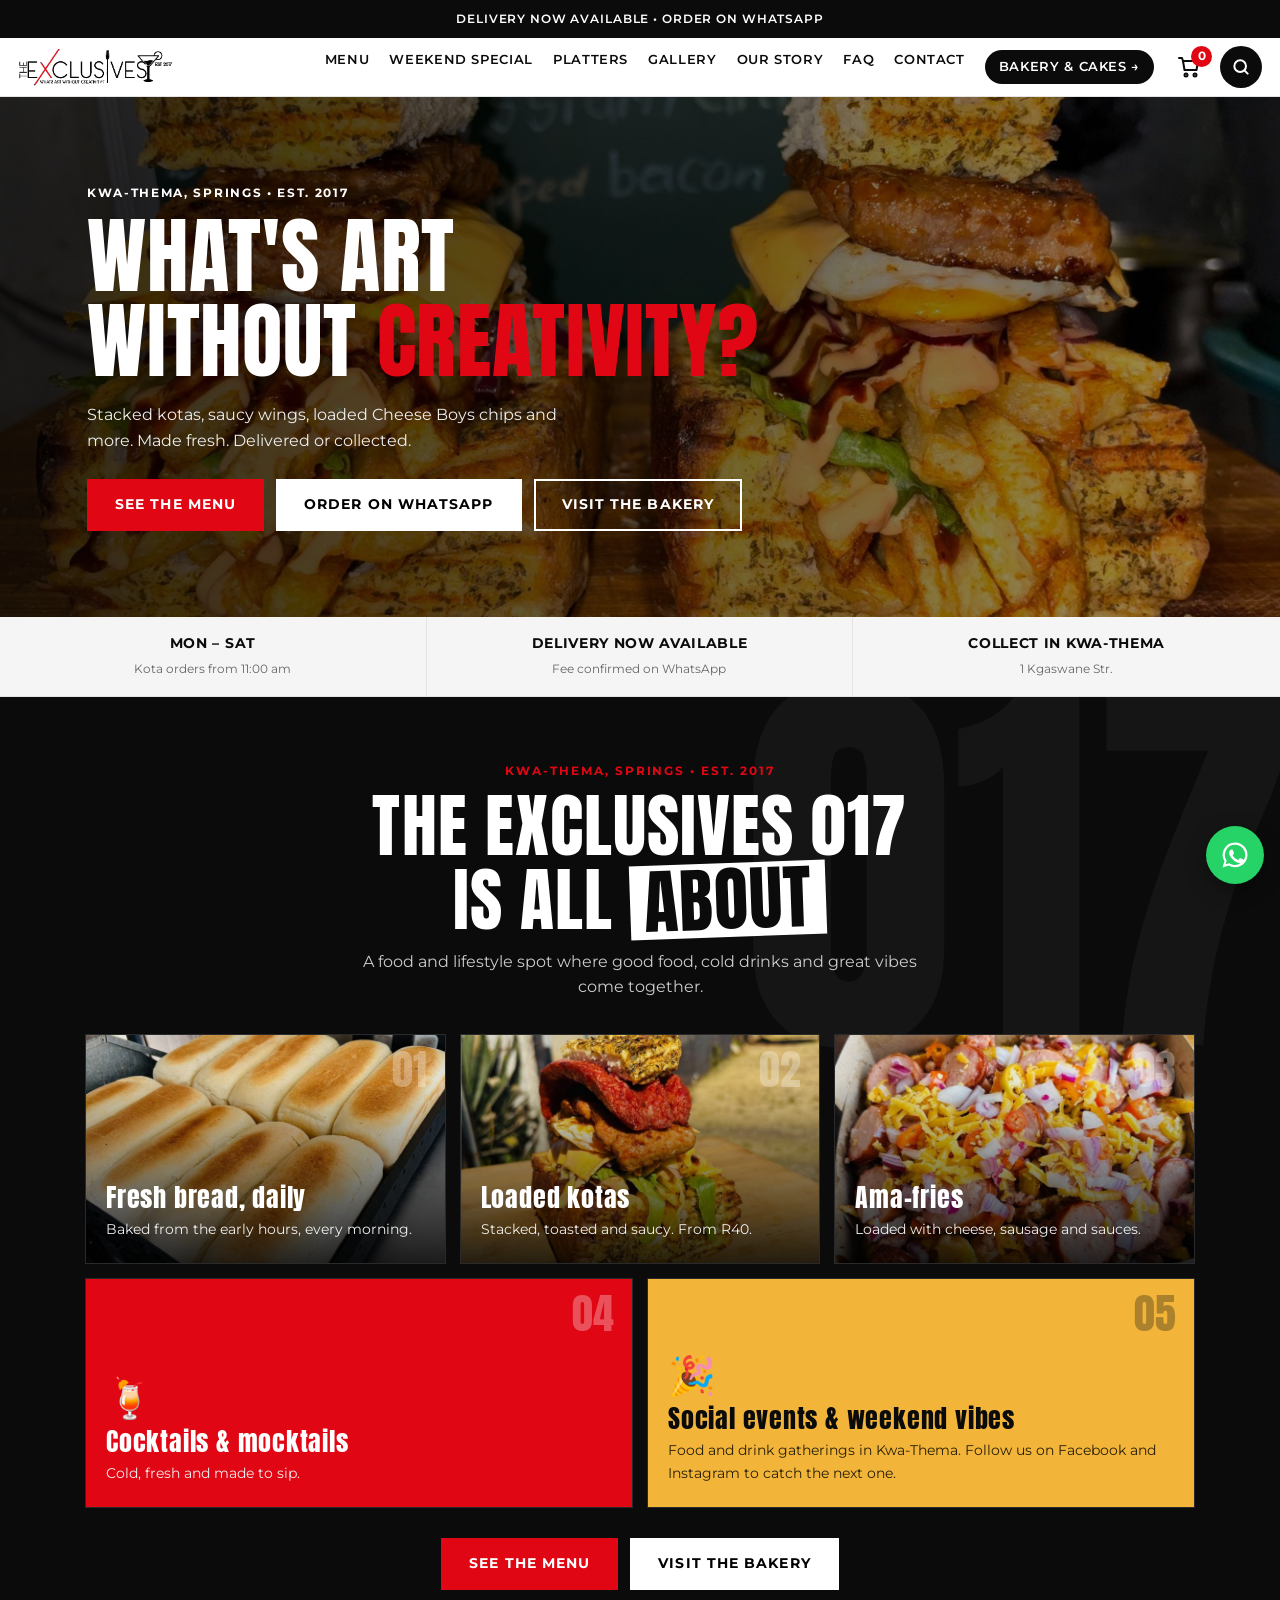
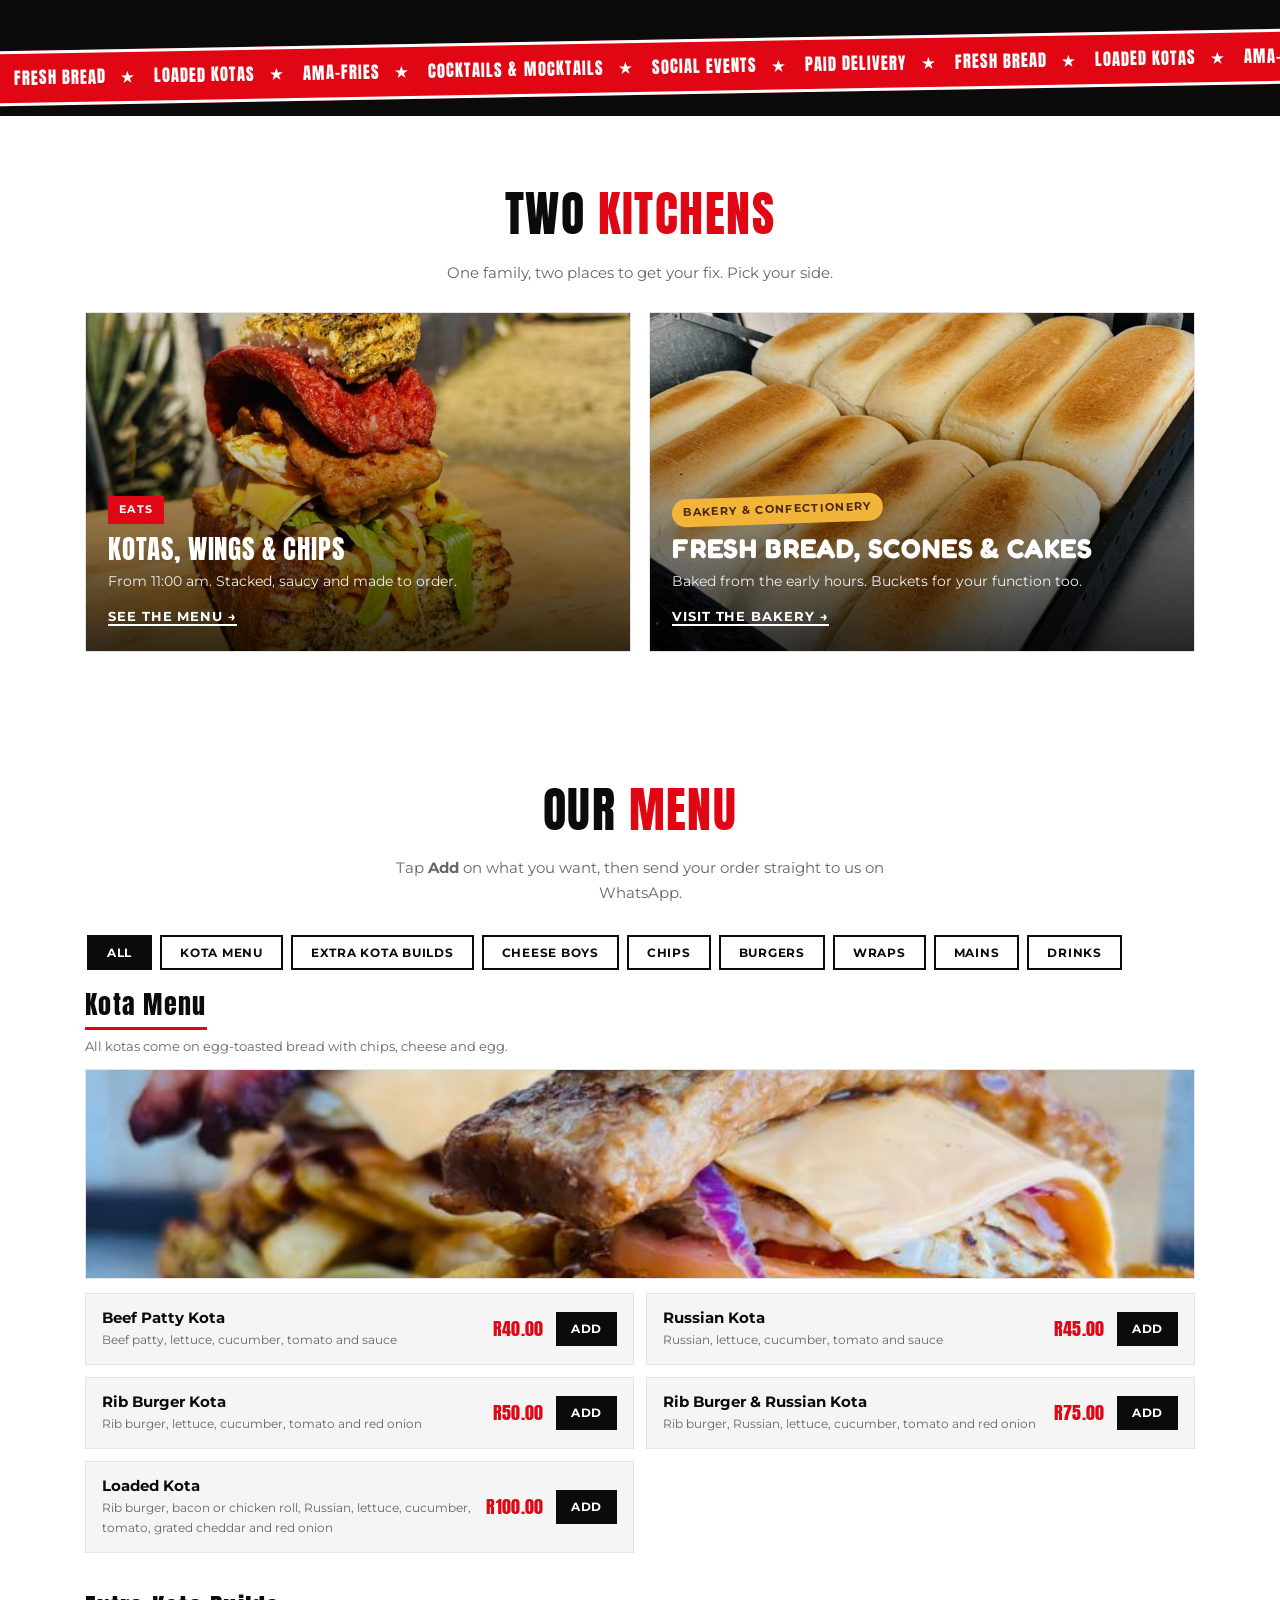
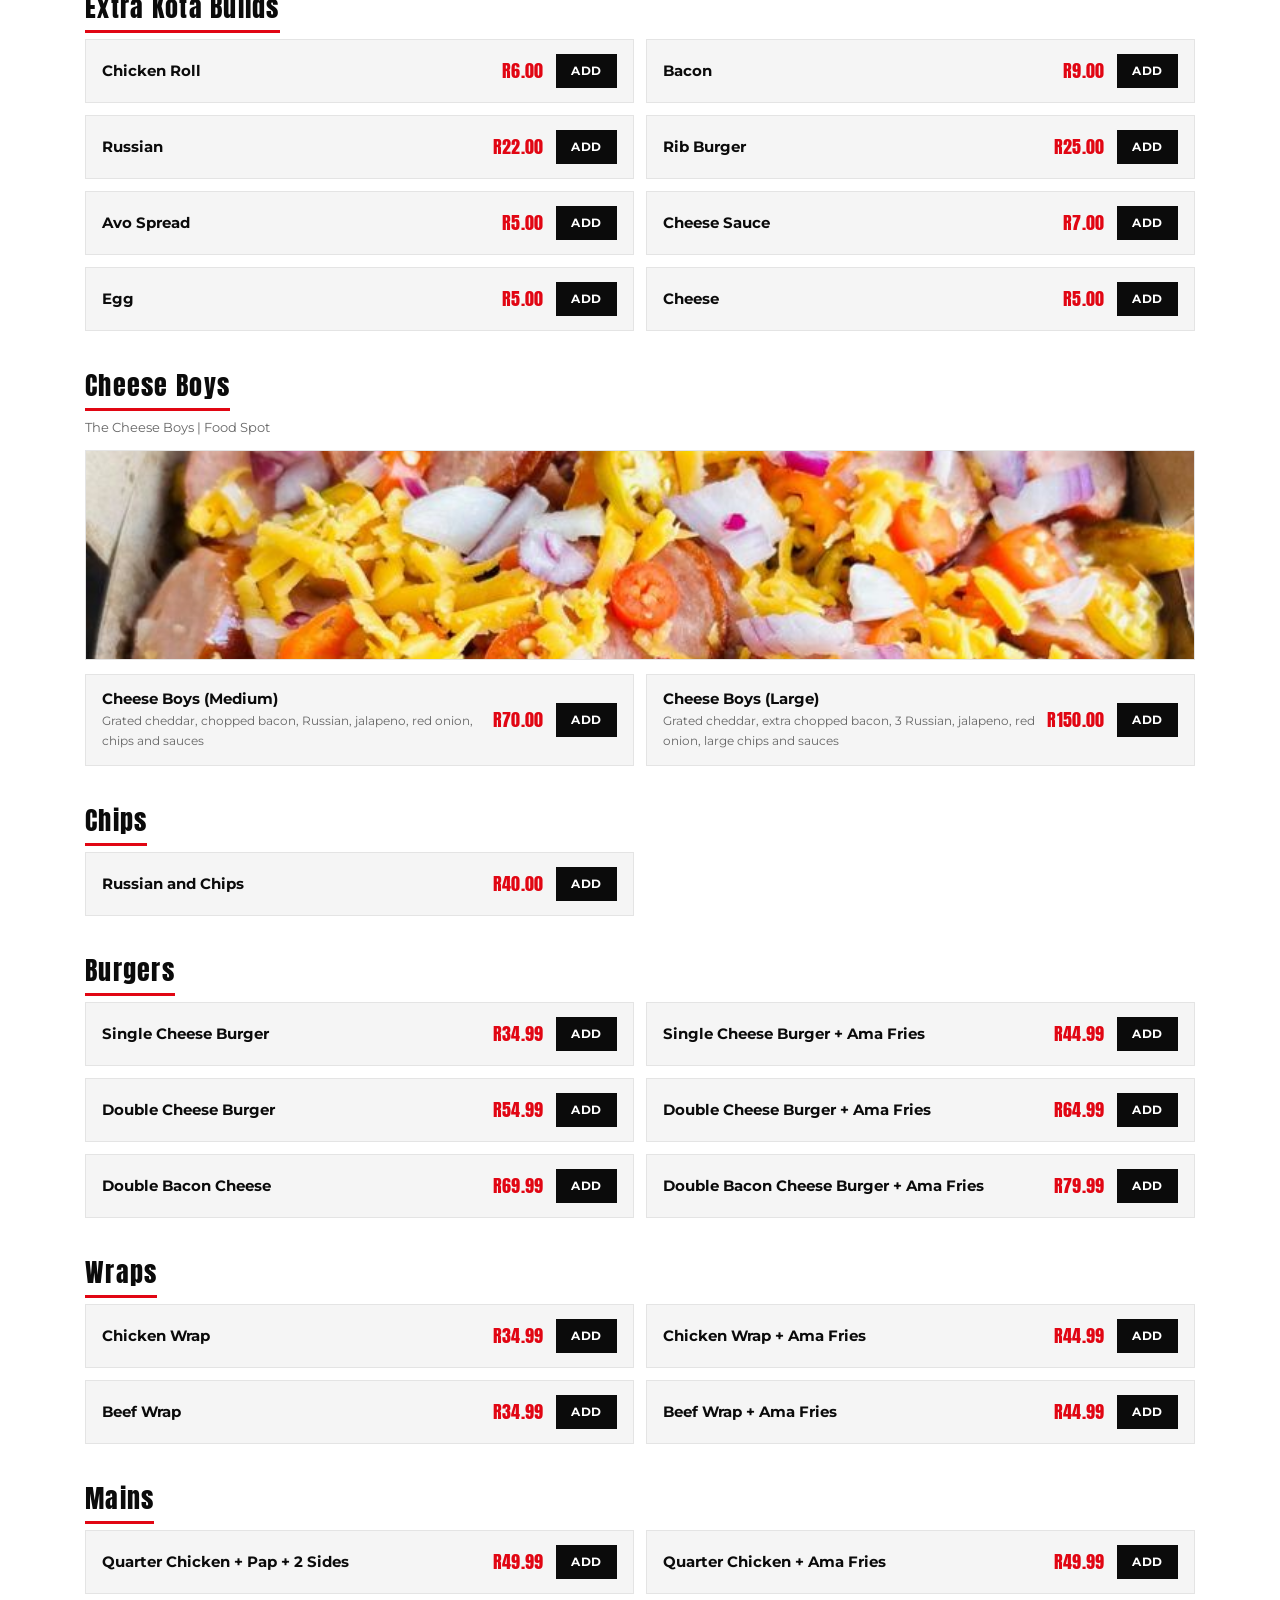
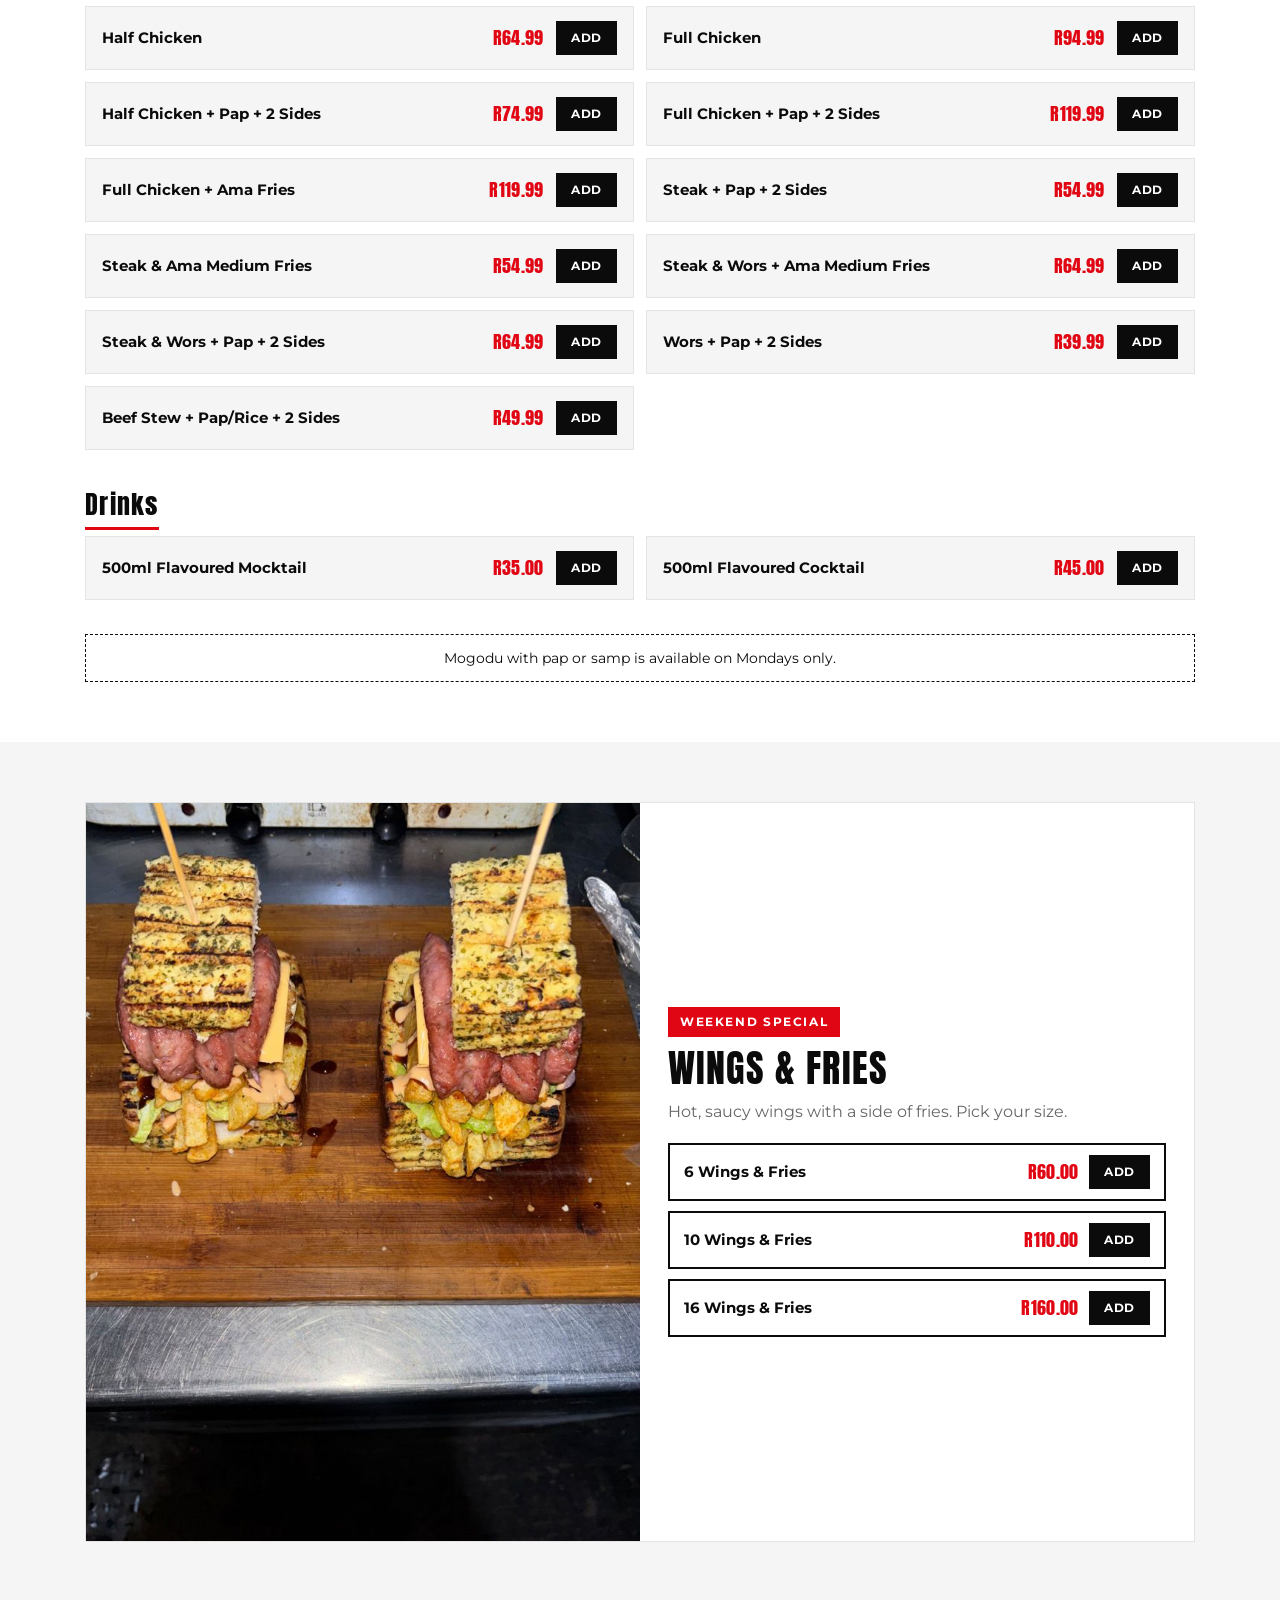
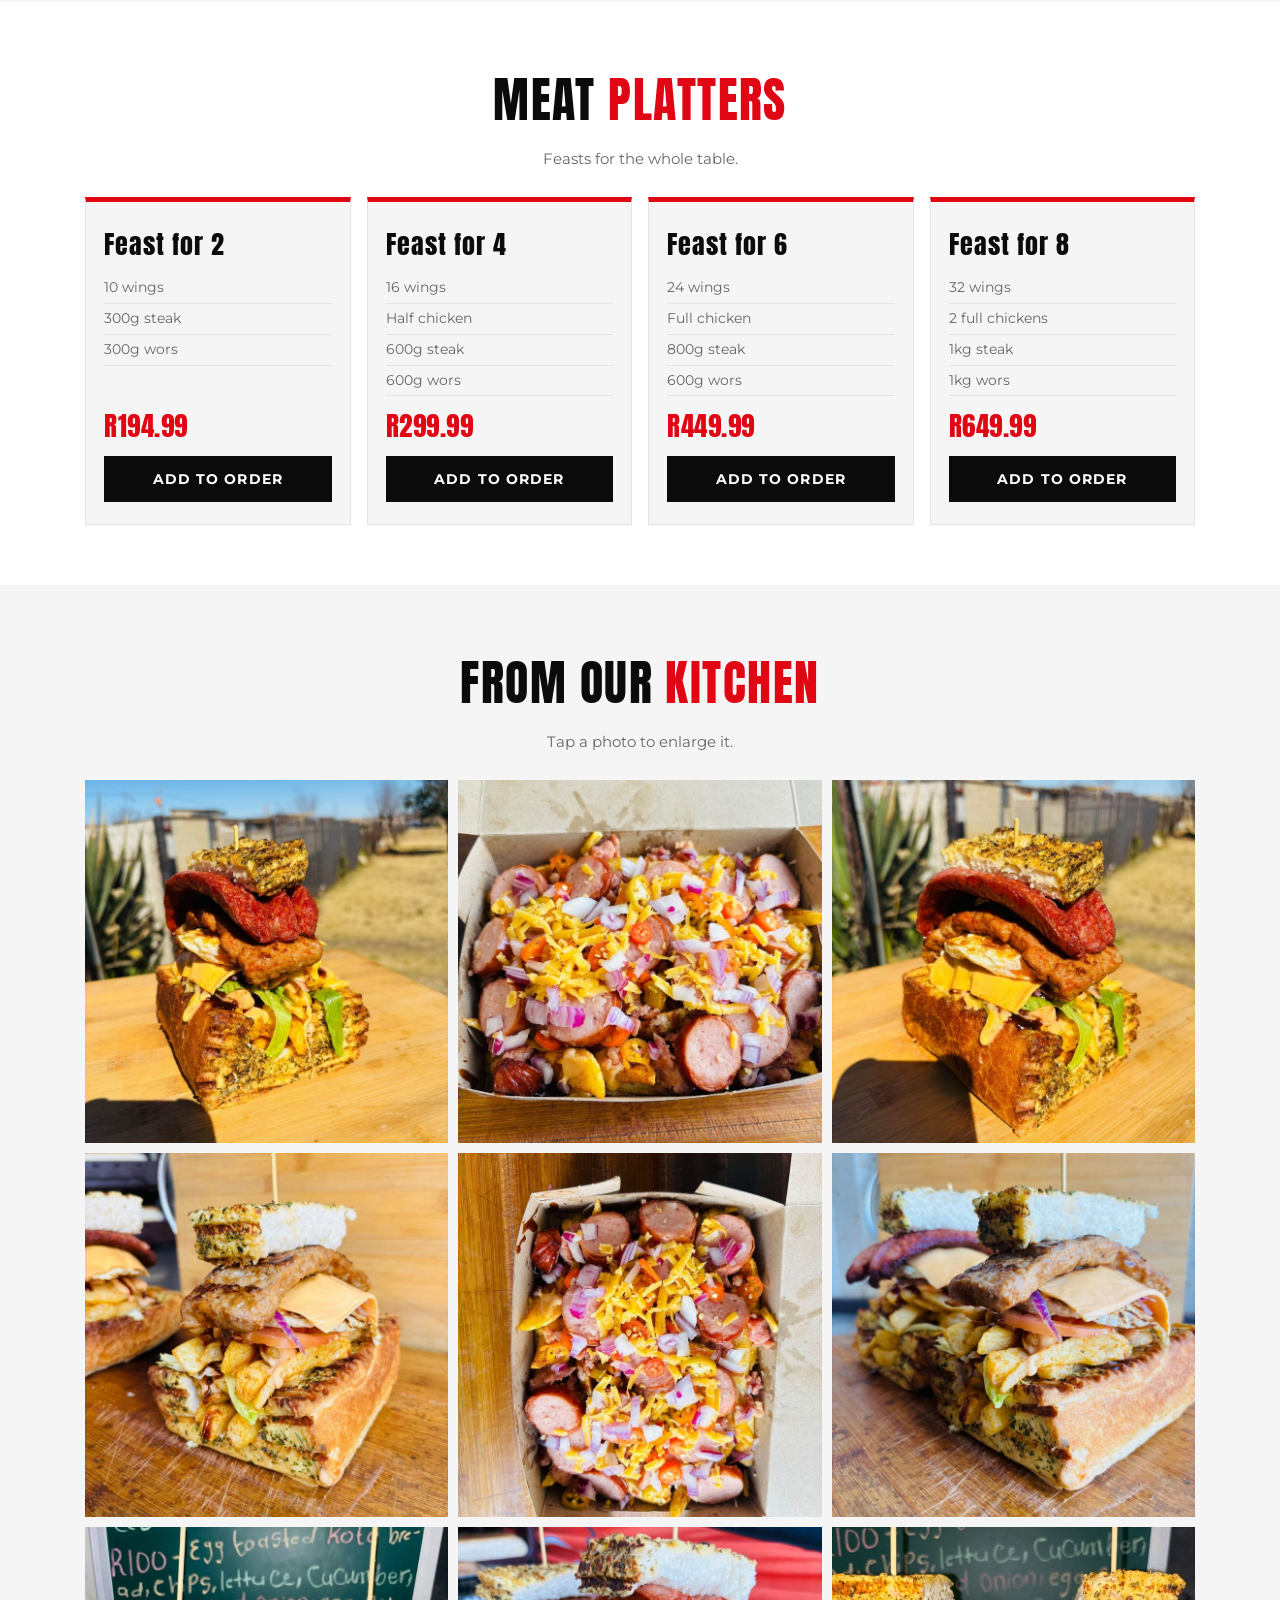
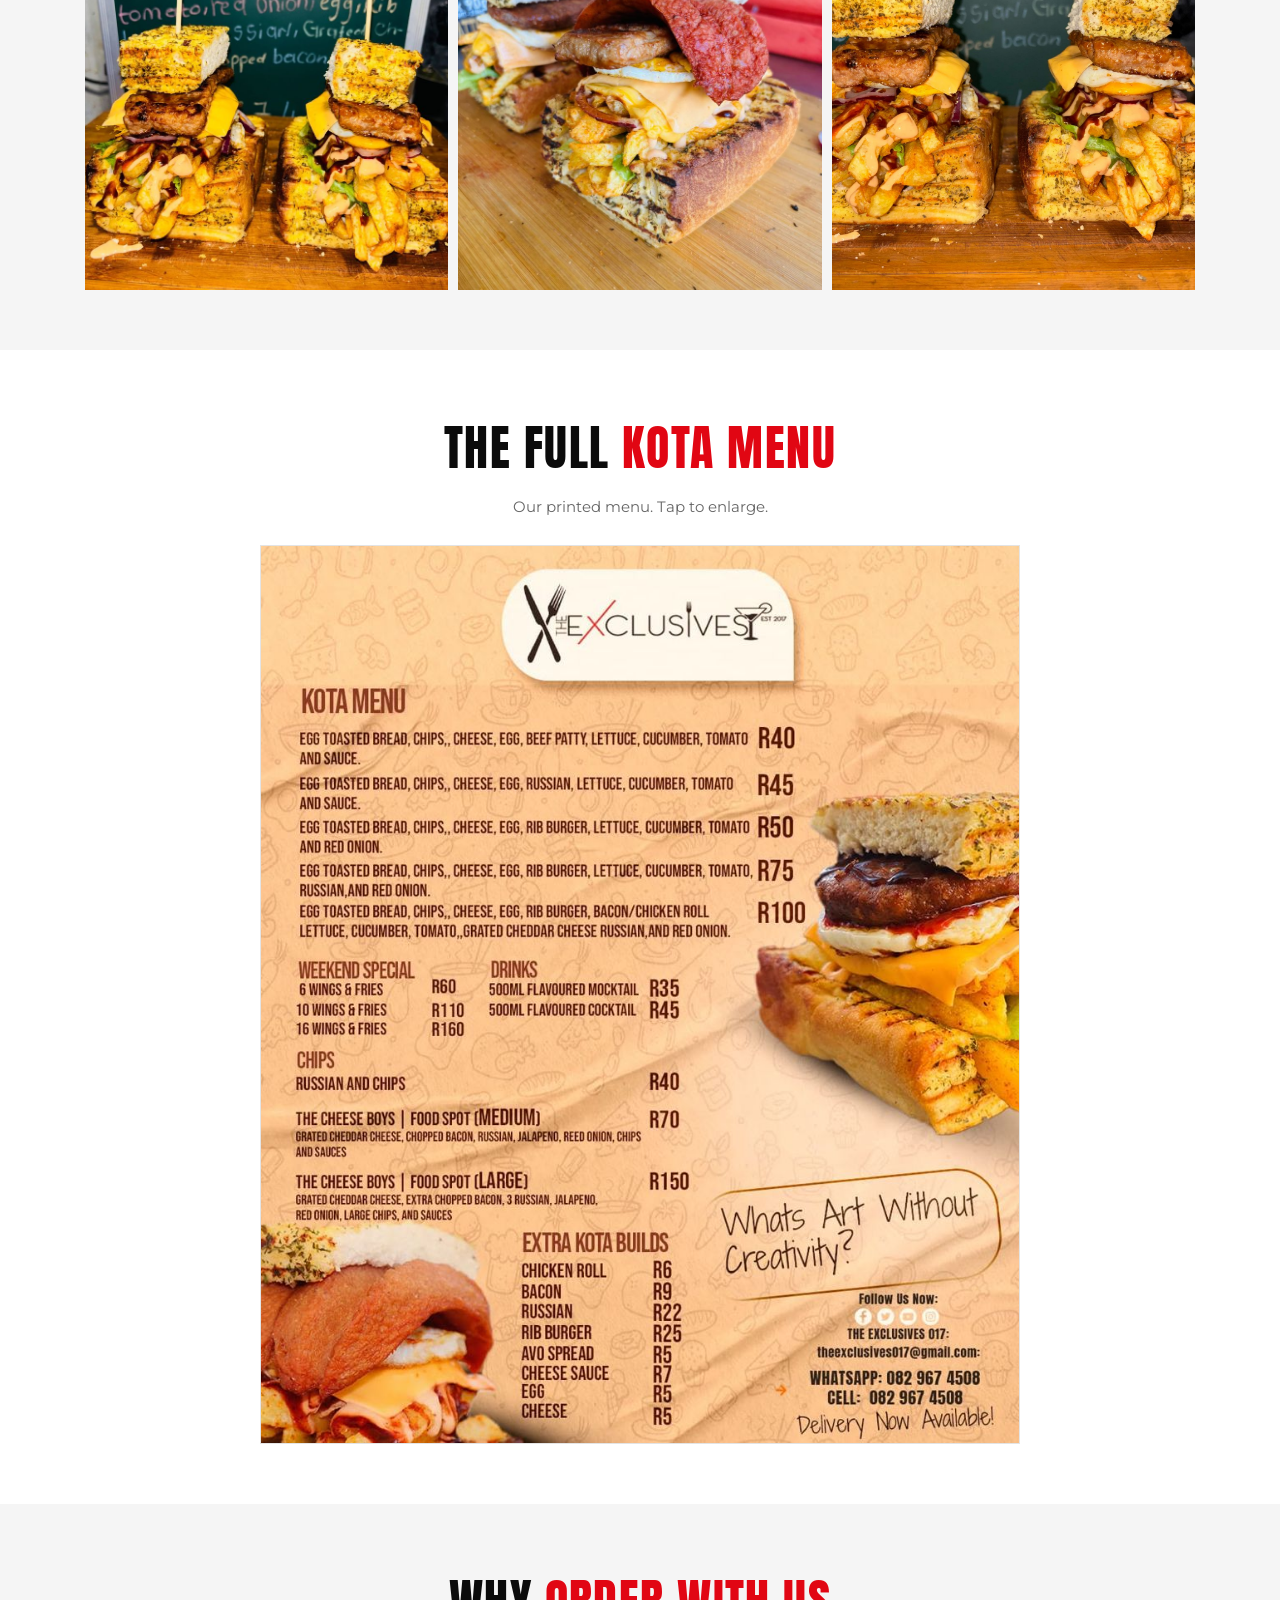
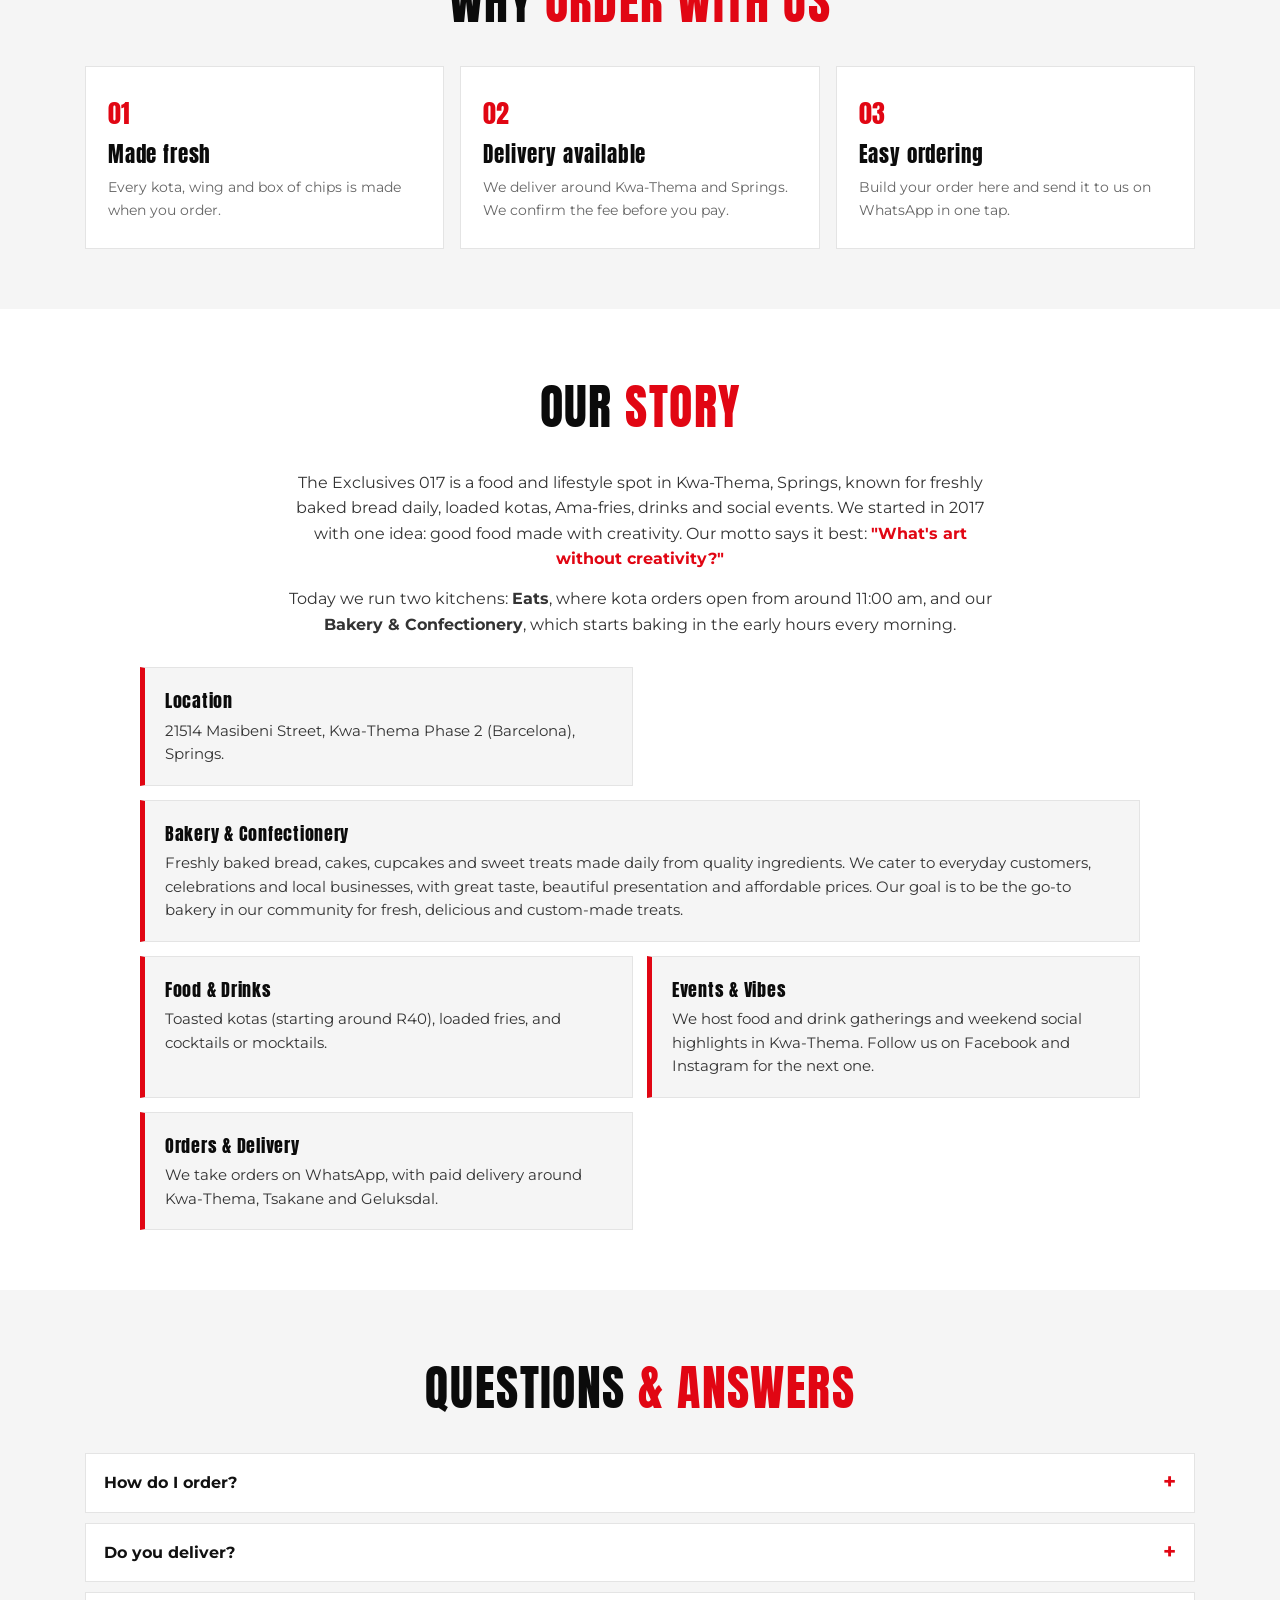
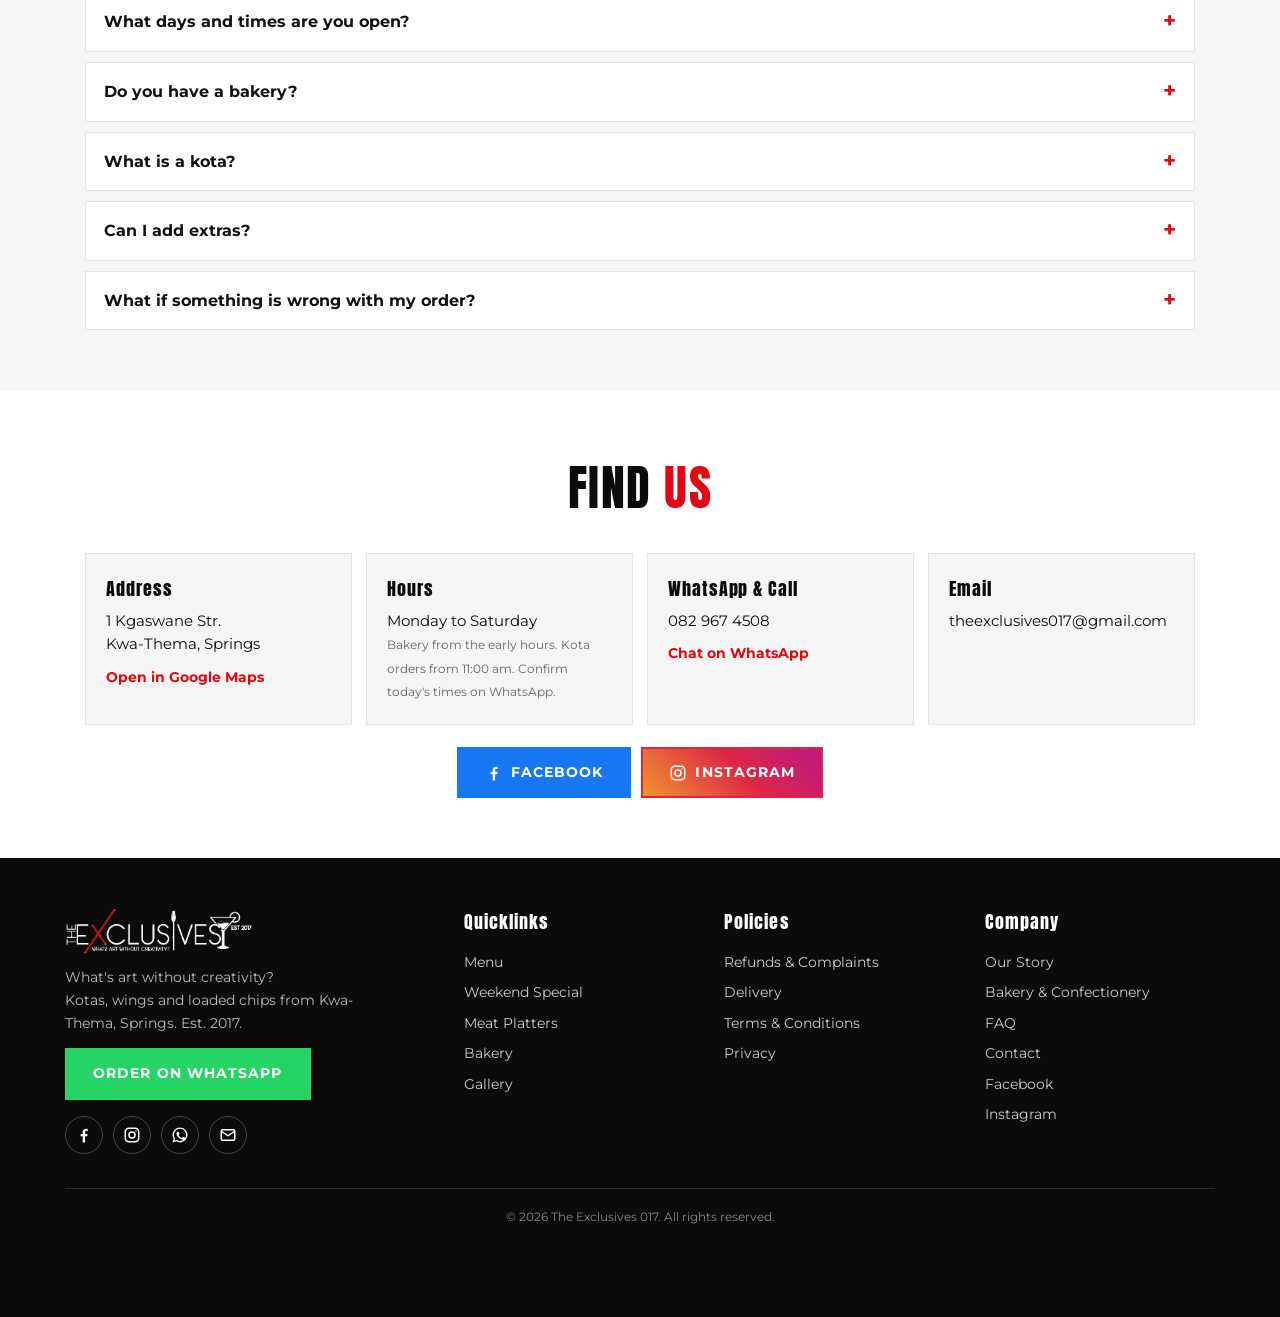
==== index.html @ bcde38d5 "Exclusives 017 website" ====
<!DOCTYPE html>
<html lang="en">
<head>
<meta charset="UTF-8">
<meta name="viewport" content="width=device-width, initial-scale=1">
<title>The Exclusives 017 | Kota, Wings &amp; Cheese Boys in Kwa-Thema, Springs</title>
<meta name="description" content="The Exclusives 017: kotas, wings, loaded chips, burgers and meat platters in Kwa-Thema, Springs. Delivery available. Order on WhatsApp.">
<link rel="preconnect" href="https://fonts.googleapis.com">
<link rel="preconnect" href="https://fonts.gstatic.com" crossorigin>
<link href="https://fonts.googleapis.com/css2?family=Anton&family=Fredoka:wght@600;700&family=Montserrat:wght@400;500;600;700&display=swap" rel="stylesheet">
<link rel="stylesheet" href="style.css">
</head>
<body>

<div class="announce" id="announce">Delivery now available &bull; Order on WhatsApp</div>

<header class="site-header">
  <a class="logo" href="#top" aria-label="The Exclusives 017 home"><img src="images/logo.png" alt="The Exclusives 017"></a>
  <nav class="nav" id="nav">
    <a href="#menu">Menu</a>
    <a href="#special">Weekend Special</a>
    <a href="#platters">Platters</a>
    <a href="#gallery">Gallery</a>
    <a href="#story">Our Story</a>
    <a href="#faq">FAQ</a>
    <a href="#contact">Contact</a>
    <a class="nav-switch" href="bakery.html">Bakery &amp; Cakes &rarr;</a>
  </nav>
  <div class="tools">
    <button class="cart-btn" id="cartBtn" aria-label="Open your order">
      <svg viewBox="0 0 24 24" width="24" height="24" fill="none" stroke="currentColor" stroke-width="2" stroke-linecap="round" stroke-linejoin="round"><path d="M6 6h15l-1.5 9h-12z"/><path d="M6 6L5 3H2"/><circle cx="9" cy="20" r="1.5"/><circle cx="18" cy="20" r="1.5"/></svg>
      <span class="cart-count" id="cartCount">0</span>
    </button>
    <button class="round-btn" id="searchBtn" aria-label="Search the menu">
      <svg viewBox="0 0 24 24" width="20" height="20" fill="none" stroke="#fff" stroke-width="2.4" stroke-linecap="round"><circle cx="11" cy="11" r="7"/><path d="M20 20l-4-4"/></svg>
    </button>
    <button class="round-btn burger" id="menuToggle" aria-label="Menu"><span></span><span></span><span></span></button>
  </div>
</header>

<div class="search-panel" id="searchPanel" hidden>
  <input id="searchInput" type="search" placeholder="Search the menu, e.g. wings, kota, cheese" autocomplete="off">
</div>

<main id="top">

<!-- HERO -->
<section class="hero">
  <div class="hero-inner">
    <p class="eyebrow">Kwa-Thema, Springs &bull; Est. 2017</p>
    <h1>WHAT'S ART<br>WITHOUT <span>CREATIVITY?</span></h1>
    <p class="lead">Stacked kotas, saucy wings, loaded Cheese Boys chips and more. Made fresh. Delivered or collected.</p>
    <div class="hero-btns">
      <a class="btn btn-red" href="#menu">See the menu</a>
      <a class="btn btn-white" id="heroWa" href="#" target="_blank" rel="noopener">Order on WhatsApp</a>
      <a class="btn btn-line" href="bakery.html">Visit the Bakery</a>
    </div>
  </div>
</section>

<section class="strip">
  <div><strong>Mon &ndash; Sat</strong><span>Kota orders from 11:00 am</span></div>
  <div><strong>Delivery now available</strong><span>Fee confirmed on WhatsApp</span></div>
  <div><strong>Collect in Kwa-Thema</strong><span>1 Kgaswane Str.</span></div>
</section>

<!-- ALL ABOUT -->
<section class="about-us" id="about-us">
  <div class="au-inner">
    <p class="au-eyebrow">Kwa-Thema, Springs &bull; Est. 2017</p>
    <h2 class="au-title">THE EXCLUSIVES 017<br>IS ALL <span>ABOUT</span></h2>
    <p class="au-lead">A food and lifestyle spot where good food, cold drinks and great vibes come together.</p>
    <div class="au-grid">
      <div class="au-tile t-photo" style="--bg:url('images/bakery-tray.jpg')"><span class="au-no">01</span><h3>Fresh bread, daily</h3><p>Baked from the early hours, every morning.</p></div>
      <div class="au-tile t-photo" style="--bg:url('images/kota-1.jpg')"><span class="au-no">02</span><h3>Loaded kotas</h3><p>Stacked, toasted and saucy. From R40.</p></div>
      <div class="au-tile t-photo" style="--bg:url('images/fries-1.jpg')"><span class="au-no">03</span><h3>Ama-fries</h3><p>Loaded with cheese, sausage and sauces.</p></div>
      <div class="au-tile t-red"><span class="au-no">04</span><span class="au-ico">&#127865;</span><h3>Cocktails &amp; mocktails</h3><p>Cold, fresh and made to sip.</p></div>
      <div class="au-tile t-gold"><span class="au-no">05</span><span class="au-ico">&#127881;</span><h3>Social events &amp; weekend vibes</h3><p>Food and drink gatherings in Kwa-Thema. Follow us on Facebook and Instagram to catch the next one.</p></div>
    </div>
    <div class="au-cta">
      <a class="btn btn-red" href="#menu">See the menu</a>
      <a class="btn btn-white" href="bakery.html">Visit the Bakery</a>
    </div>
  </div>
  <div class="au-ribbon" aria-hidden="true"><div class="au-track">
    <span>Fresh bread</span><span>Loaded kotas</span><span>Ama-fries</span><span>Cocktails &amp; mocktails</span><span>Social events</span><span>Paid delivery</span>
    <span>Fresh bread</span><span>Loaded kotas</span><span>Ama-fries</span><span>Cocktails &amp; mocktails</span><span>Social events</span><span>Paid delivery</span>
  </div></div>
</section>

<!-- TWO KITCHENS -->
<section class="section kitchens-wrap">
  <h2 class="title">TWO <span>KITCHENS</span></h2>
  <p class="sub">One family, two places to get your fix. Pick your side.</p>
  <div class="kitchens">
    <a class="kitchen k-eats" href="#menu">
      <img src="images/kota-1.jpg" alt="Stacked kota with rib burger, egg and cheese" loading="lazy">
      <div class="k-body"><span class="k-tag">Eats</span><h3>KOTAS, WINGS &amp; CHIPS</h3><p>From 11:00 am. Stacked, saucy and made to order.</p><span class="k-go">See the menu &rarr;</span></div>
    </a>
    <a class="kitchen k-bakery" href="bakery.html">
      <img src="images/bakery-tray.jpg" alt="Fresh loaves of bread on a tray" loading="lazy">
      <div class="k-body"><span class="k-tag">Bakery &amp; Confectionery</span><h3>FRESH BREAD, SCONES &amp; CAKES</h3><p>Baked from the early hours. Buckets for your function too.</p><span class="k-go">Visit the bakery &rarr;</span></div>
    </a>
  </div>
</section>

<!-- MENU -->
<section class="section" id="menu">
  <h2 class="title">OUR <span>MENU</span></h2>
  <p class="sub">Tap <b>Add</b> on what you want, then send your order straight to us on WhatsApp.</p>
  <div class="chips" id="chips"></div>
  <div id="menuList"></div>
  <p class="no-results" id="noResults" hidden>Nothing found. Try another word.</p>
  <p class="note-box">Mogodu with pap or samp is available on Mondays only.</p>
</section>

<!-- WEEKEND SPECIAL -->
<section class="section band" id="special">
  <div class="deal">
    <img src="images/double-board.jpg" alt="Two stacked kotas on a wooden board" loading="lazy">
    <div class="deal-body">
      <span class="tag">WEEKEND SPECIAL</span>
      <h2>WINGS &amp; FRIES</h2>
      <p>Hot, saucy wings with a side of fries. Pick your size.</p>
      <div class="deal-opts" id="dealOpts"></div>
    </div>
  </div>
</section>

<!-- PLATTERS -->
<section class="section" id="platters">
  <h2 class="title">MEAT <span>PLATTERS</span></h2>
  <p class="sub">Feasts for the whole table.</p>
  <div class="platters" id="platterList"></div>
</section>

<!-- GALLERY -->
<section class="section band" id="gallery">
  <h2 class="title">FROM OUR <span>KITCHEN</span></h2>
  <p class="sub">Tap a photo to enlarge it.</p>
  <div class="gallery" id="galleryGrid">
    <img src="images/kota-1.jpg" alt="Kota stacked with rib burger, egg and cheese" loading="lazy">
    <img src="images/fries-1.jpg" alt="Cheese Boys loaded chips with sausage, cheese and onion" loading="lazy">
    <img src="images/kota-2.jpg" alt="Kota with polony, egg, cheese and lettuce" loading="lazy">
    <img src="images/kota-5.jpg" alt="Kota with chips, tomato and cheese" loading="lazy">
    <img src="images/fries-2.jpg" alt="Loaded chips from above" loading="lazy">
    <img src="images/kota-3.jpg" alt="Kota on a wooden board" loading="lazy">
    <img src="images/kota-4.jpg" alt="Two kotas in front of the menu board" loading="lazy">
    <img src="images/kota-6.jpg" alt="Kota with rib burger and polony" loading="lazy">
    <img src="images/hero.jpg" alt="Two kotas with chips and sauces" loading="lazy">
  </div>
</section>

<!-- MENU BOARD -->
<section class="section" id="board">
  <h2 class="title">THE FULL <span>KOTA MENU</span></h2>
  <p class="sub">Our printed menu. Tap to enlarge.</p>
  <div class="board"><img id="boardImg" src="images/menu-board.jpg" alt="The Exclusives 017 kota menu with prices" loading="lazy"></div>
</section>

<!-- WHY US -->
<section class="section band">
  <h2 class="title">WHY <span>ORDER WITH US</span></h2>
  <div class="why">
    <div class="why-card"><span>01</span><h3>Made fresh</h3><p>Every kota, wing and box of chips is made when you order.</p></div>
    <div class="why-card"><span>02</span><h3>Delivery available</h3><p>We deliver around Kwa-Thema and Springs. We confirm the fee before you pay.</p></div>
    <div class="why-card"><span>03</span><h3>Easy ordering</h3><p>Build your order here and send it to us on WhatsApp in one tap.</p></div>
  </div>
</section>

<!-- STORY -->
<section class="section" id="story">
  <h2 class="title">OUR <span>STORY</span></h2>
  <div class="story">
    <p>The Exclusives 017 is a food and lifestyle spot in Kwa-Thema, Springs, known for freshly baked bread daily, loaded kotas, Ama-fries, drinks and social events. We started in 2017 with one idea: good food made with creativity. Our motto says it best: <em>"What's art without creativity?"</em></p>
    <p>Today we run two kitchens: <b>Eats</b>, where kota orders open from around 11:00 am, and our <a href="bakery.html"><b>Bakery &amp; Confectionery</b></a>, which starts baking in the early hours every morning.</p>
  </div>
  <div class="story-grid">
    <div class="s-card"><h3>Location</h3><p>21514 Masibeni Street, Kwa-Thema Phase 2 (Barcelona), Springs.</p></div>
    <div class="s-card"><h3>Bakery &amp; Confectionery</h3><p>Freshly baked bread, cakes, cupcakes and sweet treats made daily from quality ingredients. We cater to everyday customers, celebrations and local businesses, with great taste, beautiful presentation and affordable prices. Our goal is to be the go-to bakery in our community for fresh, delicious and custom-made treats.</p></div>
    <div class="s-card"><h3>Food &amp; Drinks</h3><p>Toasted kotas (starting around R40), loaded fries, and cocktails or mocktails.</p></div>
    <div class="s-card"><h3>Events &amp; Vibes</h3><p>We host food and drink gatherings and weekend social highlights in Kwa-Thema. Follow us on Facebook and Instagram for the next one.</p></div>
    <div class="s-card"><h3>Orders &amp; Delivery</h3><p>We take orders on WhatsApp, with paid delivery around Kwa-Thema, Tsakane and Geluksdal.</p></div>
  </div>
</section>

<!-- FAQ -->
<section class="section band" id="faq">
  <h2 class="title">QUESTIONS <span>&amp; ANSWERS</span></h2>
  <div class="faq">
    <details><summary>How do I order?</summary><p>Tap Add on the menu, open your order with the cart button, fill in your name and send it on WhatsApp. We reply to confirm.</p></details>
    <details><summary>Do you deliver?</summary><p>Yes, delivery is now available. The delivery fee depends on where you are and is confirmed on WhatsApp before you pay.</p></details>
    <details><summary>What days and times are you open?</summary><p>Monday to Saturday. Our bakery starts in the early hours, and kota orders open from around 11:00 am. Message us on WhatsApp to confirm today's times.</p></details>
    <details><summary>Do you have a bakery?</summary><p>Yes. Our <a href="bakery.html">Bakery &amp; Confectionery</a> makes fresh bread, scones, sponge cakes, jam tarts and oat biscuits, plus buckets for functions.</p></details>
    <details><summary>What is a kota?</summary><p>A kota is a hollowed-out loaf stacked with chips, egg, cheese, meat, fresh veg and sauces. Ours is built on egg-toasted bread.</p></details>
    <details><summary>Can I add extras?</summary><p>Yes. Extra kota builds like bacon, Russian, rib burger, egg and cheese sauce are on the menu under Extra Kota Builds.</p></details>
    <details><summary>What if something is wrong with my order?</summary><p>Message us on WhatsApp straight away with a photo. See our <a href="policies.html#refund">Refunds &amp; Complaints</a> policy.</p></details>
  </div>
</section>

<!-- CONTACT -->
<section class="section" id="contact">
  <h2 class="title">FIND <span>US</span></h2>
  <div class="contact">
    <div class="c-card"><h3>Address</h3><p>1 Kgaswane Str.<br>Kwa-Thema, Springs</p>
      <a class="link" target="_blank" rel="noopener" href="https://www.google.com/maps/search/?api=1&query=1+Kgaswane+Street+Kwa-Thema+Springs">Open in Google Maps</a></div>
    <div class="c-card"><h3>Hours</h3><p>Monday to Saturday<br><small>Bakery from the early hours. Kota orders from 11:00 am. Confirm today's times on WhatsApp.</small></p></div>
    <div class="c-card"><h3>WhatsApp &amp; Call</h3><p><a id="phoneLink" href="#">082 967 4508</a></p>
      <a class="link" id="contactWa" target="_blank" rel="noopener" href="#">Chat on WhatsApp</a></div>
    <div class="c-card"><h3>Email</h3><p><a href="mailto:theexclusives017@gmail.com">theexclusives017@gmail.com</a></p></div>
  </div>
  <p class="follow"><a class="btn btn-fb" href="https://www.facebook.com/LifestyleLeBophelo" target="_blank" rel="noopener"><svg viewBox="0 0 24 24" width="18" height="18" fill="currentColor"><path d="M13.5 22v-8.2h2.8l.5-3.3h-3.3V8.4c0-.9.3-1.6 1.7-1.6h1.7V3.9c-.3 0-1.3-.1-2.5-.1-2.5 0-4.1 1.5-4.1 4.2v2.5H7.5v3.3h2.8V22h3.2z"/></svg> Facebook</a> <a class="btn btn-ig" href="https://www.instagram.com/theexclusives017" target="_blank" rel="noopener"><svg viewBox="0 0 24 24" width="18" height="18" fill="none" stroke="currentColor" stroke-width="2"><rect x="3" y="3" width="18" height="18" rx="5"/><circle cx="12" cy="12" r="4"/><circle cx="17.3" cy="6.7" r="1" fill="currentColor" stroke="none"/></svg> Instagram</a></p>
</section>

</main>

<footer class="site-footer">
  <div class="foot-top">
    <div class="foot-brand">
      <img src="images/logo-white.png" alt="The Exclusives 017">
      <p>What's art without creativity?<br>Kotas, wings and loaded chips from Kwa-Thema, Springs. Est. 2017.</p>
      <a class="btn btn-wa" id="footWa" href="#" target="_blank" rel="noopener">Order on WhatsApp</a>
      <div class="socials"><a href="https://www.facebook.com/LifestyleLeBophelo" target="_blank" rel="noopener" aria-label="Facebook"><svg viewBox="0 0 24 24" width="18" height="18" fill="currentColor"><path d="M13.5 22v-8.2h2.8l.5-3.3h-3.3V8.4c0-.9.3-1.6 1.7-1.6h1.7V3.9c-.3 0-1.3-.1-2.5-.1-2.5 0-4.1 1.5-4.1 4.2v2.5H7.5v3.3h2.8V22h3.2z"/></svg></a><a href="https://www.instagram.com/theexclusives017" target="_blank" rel="noopener" aria-label="Instagram"><svg viewBox="0 0 24 24" width="18" height="18" fill="none" stroke="currentColor" stroke-width="2"><rect x="3" y="3" width="18" height="18" rx="5"/><circle cx="12" cy="12" r="4"/><circle cx="17.3" cy="6.7" r="1" fill="currentColor" stroke="none"/></svg></a><a id="footWaIcon" href="#" target="_blank" rel="noopener" aria-label="WhatsApp"><svg viewBox="0 0 24 24" width="18" height="18" fill="currentColor"><path d="M12.04 2a9.9 9.9 0 0 0-8.46 15.04L2 22l5.1-1.55A9.9 9.9 0 1 0 12.04 2zm0 1.8a8.1 8.1 0 1 1-4.3 14.96l-.3-.19-3 .91.93-2.93-.2-.31A8.1 8.1 0 0 1 12.04 3.8zm-3 3.9c-.2 0-.5.07-.76.35-.26.28-1 1-1 2.4s1.03 2.8 1.17 3c.15.2 2 3.2 4.95 4.35 2.45.97 2.95.78 3.48.73.53-.05 1.7-.7 1.94-1.37.24-.68.24-1.26.17-1.38-.07-.12-.27-.2-.56-.34-.3-.15-1.7-.84-1.97-.94-.27-.1-.46-.15-.66.15-.2.3-.76.94-.93 1.13-.17.2-.34.22-.63.07-.3-.15-1.25-.46-2.37-1.47-.88-.78-1.47-1.75-1.64-2.05-.17-.3-.02-.46.13-.6.13-.13.3-.34.44-.52.15-.17.2-.3.3-.5.1-.2.05-.37-.02-.52-.07-.15-.66-1.6-.9-2.18-.24-.57-.48-.5-.66-.5z"/></svg></a><a href="mailto:theexclusives017@gmail.com" aria-label="Email"><svg viewBox="0 0 24 24" width="18" height="18" fill="none" stroke="currentColor" stroke-width="2" stroke-linejoin="round"><rect x="3" y="5" width="18" height="14" rx="2"/><path d="M3 7l9 6 9-6"/></svg></a></div>
    </div>
    <div>
      <h4>Quicklinks</h4>
      <a href="#menu">Menu</a>
      <a href="#special">Weekend Special</a>
      <a href="#platters">Meat Platters</a>
      <a href="bakery.html">Bakery</a>
      <a href="#gallery">Gallery</a>
    </div>
    <div>
      <h4>Policies</h4>
      <a href="policies.html#refund">Refunds &amp; Complaints</a>
      <a href="policies.html#delivery">Delivery</a>
      <a href="policies.html#terms">Terms &amp; Conditions</a>
      <a href="policies.html#privacy">Privacy</a>
    </div>
    <div>
      <h4>Company</h4>
      <a href="#story">Our Story</a>
      <a href="bakery.html">Bakery &amp; Confectionery</a>
      <a href="#faq">FAQ</a>
      <a href="#contact">Contact</a>
      <a href="https://www.facebook.com/LifestyleLeBophelo" target="_blank" rel="noopener">Facebook</a>
      <a href="https://www.instagram.com/theexclusives017" target="_blank" rel="noopener">Instagram</a>
    </div>
  </div>
  <p class="copy">&copy; <span id="yr"></span> The Exclusives 017. All rights reserved.</p>
</footer>

<a class="wa-float" id="waFloat" href="#" target="_blank" rel="noopener" aria-label="Chat on WhatsApp">
  <svg viewBox="0 0 24 24" width="30" height="30" fill="#fff"><path d="M12.04 2a9.9 9.9 0 0 0-8.46 15.04L2 22l5.1-1.55A9.9 9.9 0 1 0 12.04 2zm0 1.8a8.1 8.1 0 1 1-4.3 14.96l-.3-.19-3 .91.93-2.93-.2-.31A8.1 8.1 0 0 1 12.04 3.8zm-3 3.9c-.2 0-.5.07-.76.35-.26.28-1 1-1 2.4s1.03 2.8 1.17 3c.15.2 2 3.2 4.95 4.35 2.45.97 2.95.78 3.48.73.53-.05 1.7-.7 1.94-1.37.24-.68.24-1.26.17-1.38-.07-.12-.27-.2-.56-.34-.3-.15-1.7-.84-1.97-.94-.27-.1-.46-.15-.66.15-.2.3-.76.94-.93 1.13-.17.2-.34.22-.63.07-.3-.15-1.25-.46-2.37-1.47-.88-.78-1.47-1.75-1.64-2.05-.17-.3-.02-.46.13-.6.13-.13.3-.34.44-.52.15-.17.2-.3.3-.5.1-.2.05-.37-.02-.52-.07-.15-.66-1.6-.9-2.18-.24-.57-.48-.5-.66-.5z"/></svg>
</a>

<!-- CART DRAWER -->
<div class="overlay" id="overlay"></div>
<aside class="drawer" id="drawer" aria-hidden="true">
  <div class="drawer-head"><h3>YOUR ORDER</h3><button id="closeCart" aria-label="Close">&times;</button></div>
  <div class="drawer-body">
    <div id="cartItems"></div>
    <div class="empty" id="cartEmpty">Your order is empty. Add something tasty from the menu.</div>
    <div id="checkout">
      <div class="total"><span>Total</span><strong id="cartTotal">R0.00</strong></div>
      <p class="tiny">Delivery fee (if any) is confirmed on WhatsApp before you pay.</p>
      <div class="field">
        <label>How would you like it?</label>
        <div class="radios">
          <label><input type="radio" name="mode" value="Collection" checked> Collection</label>
          <label><input type="radio" name="mode" value="Delivery"> Delivery</label>
        </div>
      </div>
      <div class="field"><label for="cName">Your name</label><input id="cName" type="text" placeholder="e.g. Thabo" autocomplete="name"></div>
      <div class="field" id="addrField" hidden><label for="cAddr">Delivery address</label><input id="cAddr" type="text" placeholder="Street, area" autocomplete="street-address"></div>
      <div class="field"><label for="cNote">Notes (sauces, no onion, extras)</label><textarea id="cNote" rows="2" placeholder="e.g. No tomato please"></textarea></div>
      <button class="btn btn-black full" id="sendBtn">Send order on WhatsApp</button>
      <button class="clear" id="clearBtn">Clear order</button>
    </div>
  </div>
</aside>

<div class="lightbox" id="lightbox"><img id="lbImg" alt=""></div>
<div class="toast" id="toast"></div>

<script src="common.js"></script>
<script src="app.js"></script>
</body>
</html>
---- style.css ----
:root{
  --red:#e10613; --black:#0b0b0b; --white:#fff; --soft:#f5f5f5; --line:#e4e4e4; --muted:#666;
}
*{box-sizing:border-box;margin:0;padding:0}
html{scroll-behavior:smooth;scroll-padding-top:76px}
body{background:var(--white);color:var(--black);font-family:'Montserrat',system-ui,sans-serif;line-height:1.6;-webkit-text-size-adjust:100%}
img{max-width:100%;display:block}
a{color:inherit;text-decoration:none}
button{font-family:inherit;cursor:pointer}
[hidden]{display:none!important}

.announce{background:var(--black);color:#fff;text-align:center;font-size:.78rem;font-weight:600;letter-spacing:.07em;padding:9px 12px;text-transform:uppercase}

/* header */
.site-header{position:sticky;top:0;z-index:50;display:flex;align-items:center;gap:14px;padding:8px 18px;background:#fff;border-bottom:1px solid var(--line)}
.logo{margin-right:auto;display:block}
.logo img{height:38px;width:auto}
.nav{display:flex;gap:20px;font-weight:600;font-size:.8rem;text-transform:uppercase;letter-spacing:.05em}
.nav a:hover{color:var(--red)}
.tools{display:flex;align-items:center;gap:10px}
.cart-btn{position:relative;background:none;border:0;color:var(--black);width:42px;height:42px;display:grid;place-items:center}
.cart-count{position:absolute;top:0;right:-2px;background:var(--red);color:#fff;font-size:.72rem;font-weight:700;min-width:21px;height:21px;border-radius:11px;display:grid;place-items:center;padding:0 5px}
.round-btn{width:42px;height:42px;border-radius:50%;background:var(--black);border:0;display:grid;place-items:center}
.burger{display:none;gap:4px;align-content:center;justify-items:center}
.burger span{display:block;width:18px;height:2px;background:#fff;border-radius:2px}

.search-panel{position:sticky;top:55px;z-index:49;background:#fff;padding:10px 18px;border-bottom:1px solid var(--line)}
.search-panel input{width:100%;max-width:560px;display:block;margin:0 auto;border:2px solid var(--black);border-radius:999px;padding:11px 18px;font:inherit;font-size:16px;outline:none}
.search-panel input:focus{border-color:var(--red)}

/* hero */
.hero{background:linear-gradient(90deg,rgba(0,0,0,.82),rgba(0,0,0,.35)),url('images/hero.jpg') center/cover;color:#fff;min-height:520px;display:flex;align-items:center}
.hero-inner{max-width:1150px;margin:0 auto;padding:60px 22px;width:100%}
.eyebrow{font-weight:700;text-transform:uppercase;letter-spacing:.14em;font-size:.75rem;margin-bottom:12px}
.hero h1{font-family:'Anton',sans-serif;font-weight:400;font-size:clamp(2.6rem,8vw,5.2rem);line-height:1.02;letter-spacing:.01em}
.hero h1 span{color:var(--red)}
.lead{margin:18px 0 26px;max-width:470px;color:#eee}
.hero-btns{display:flex;flex-wrap:wrap;gap:12px}

.btn{display:inline-block;padding:13px 26px;border-radius:0;font-weight:700;font-size:.85rem;text-transform:uppercase;letter-spacing:.08em;border:2px solid var(--black);text-align:center;transition:.2s;background:none;color:inherit}
.btn-red{background:var(--red);border-color:var(--red);color:#fff}
.btn-red:hover{background:#b60510;border-color:#b60510}
.btn-white{background:#fff;border-color:#fff;color:#000}
.btn-white:hover{background:transparent;color:#fff}
.btn-black{background:var(--black);color:#fff}
.btn-black:hover{background:var(--red);border-color:var(--red)}
.btn-wa{background:#25d366;border-color:#25d366;color:#fff;margin-top:14px}
.btn.full{width:100%}

.strip{display:grid;grid-template-columns:repeat(3,1fr);background:var(--soft);border-bottom:1px solid var(--line)}
.strip div{padding:16px 10px;text-align:center;border-right:1px solid var(--line)}
.strip div:last-child{border:0}
.strip strong{display:block;font-size:.85rem;text-transform:uppercase;letter-spacing:.05em}
.strip span{font-size:.78rem;color:var(--muted)}

.section{padding:60px 20px;max-width:1150px;margin:0 auto}
.section.band{max-width:none;background:var(--soft)}
.section.band>*{max-width:1110px;margin-left:auto;margin-right:auto}
.title{font-family:'Anton',sans-serif;font-weight:400;font-size:clamp(2rem,5vw,3rem);letter-spacing:.03em;text-align:center}
.title span{color:var(--red)}
.sub{text-align:center;color:var(--muted);margin:8px auto 26px;max-width:560px;font-size:.95rem}

/* menu */
.chips{display:flex;gap:8px;overflow-x:auto;padding:4px 2px 14px;scrollbar-width:none}
.chips::-webkit-scrollbar{display:none}
.chip{flex:0 0 auto;background:#fff;color:var(--black);border:2px solid var(--black);padding:8px 18px;font-weight:700;font-size:.78rem;text-transform:uppercase;letter-spacing:.06em}
.chip.on{background:var(--black);color:#fff}
.cat{margin-bottom:34px}
.cat h3{font-family:'Anton',sans-serif;font-weight:400;font-size:1.6rem;letter-spacing:.05em;border-bottom:3px solid var(--red);display:inline-block;margin-bottom:6px;padding-bottom:2px}
.cat-note{font-size:.82rem;color:var(--muted);margin-bottom:12px}
.cat-img{width:100%;height:210px;object-fit:cover;object-position:center 40%;margin:8px 0 14px;border:1px solid var(--line)}
.cat-grid{display:grid;grid-template-columns:repeat(2,1fr);gap:12px}
.item{display:flex;align-items:center;gap:12px;background:var(--soft);border:1px solid var(--line);padding:14px 16px}
.item .info{flex:1;min-width:0}
.item h4{font-size:.93rem;font-weight:700;line-height:1.35}
.item p{font-size:.78rem;color:var(--muted);margin-top:2px}
.price{font-family:'Anton',sans-serif;font-size:1.15rem;color:var(--red);white-space:nowrap;letter-spacing:.02em}
.add{background:var(--black);color:#fff;border:0;padding:10px 15px;font-weight:700;font-size:.74rem;text-transform:uppercase;letter-spacing:.06em}
.add:hover{background:var(--red)}
.add:active{transform:scale(.95)}
.note-box{margin-top:6px;border:1px dashed var(--black);padding:12px 16px;font-size:.86rem;text-align:center}
.no-results{text-align:center;color:var(--muted);padding:30px 0}

/* weekend special */
.deal{display:grid;grid-template-columns:1fr 1fr;background:#fff;border:1px solid var(--line)}
.deal img{width:100%;height:100%;min-height:300px;object-fit:cover}
.deal-body{padding:34px 28px;display:flex;flex-direction:column;justify-content:center;gap:10px}
.tag{align-self:flex-start;background:var(--red);color:#fff;font-weight:700;font-size:.72rem;letter-spacing:.14em;padding:6px 12px}
.deal h2{font-family:'Anton',sans-serif;font-weight:400;font-size:2.4rem;letter-spacing:.03em;line-height:1.1}
.deal p{color:var(--muted)}
.deal-opts{display:grid;gap:10px;margin-top:8px}
.deal-opt{display:flex;align-items:center;justify-content:space-between;gap:10px;border:2px solid var(--black);padding:10px 14px}
.deal-opt b{font-size:.95rem}
.deal-opt .price{margin-left:auto}

.platters{display:grid;grid-template-columns:repeat(4,1fr);gap:16px}
.platter{background:var(--soft);border:1px solid var(--line);border-top:5px solid var(--red);padding:22px 18px;display:flex;flex-direction:column;gap:8px}
.platter h4{font-family:'Anton',sans-serif;font-weight:400;font-size:1.6rem;letter-spacing:.04em}
.platter ul{list-style:none;color:var(--muted);font-size:.85rem;flex:1}
.platter li{padding:4px 0;border-bottom:1px solid var(--line)}
.platter .price{font-size:1.7rem}

.gallery{display:grid;grid-template-columns:repeat(3,1fr);gap:10px}
.gallery img{width:100%;aspect-ratio:1;object-fit:cover;cursor:zoom-in;transition:.25s}
.gallery img:hover{transform:scale(1.02)}
.board img{margin:0 auto;max-width:760px;width:100%;cursor:zoom-in;border:1px solid var(--line)}

.why{display:grid;grid-template-columns:repeat(3,1fr);gap:16px;margin-top:26px}
.why-card{background:#fff;border:1px solid var(--line);padding:26px 22px}
.why-card span{font-family:'Anton',sans-serif;color:var(--red);font-size:1.6rem}
.why-card h3{font-family:'Anton',sans-serif;font-weight:400;font-size:1.3rem;letter-spacing:.04em;margin:4px 0}
.why-card p{color:var(--muted);font-size:.9rem}

.story{max-width:720px;margin:24px auto 0;text-align:center;color:#333}
.story p{margin-bottom:14px}
.story em{color:var(--red);font-style:normal;font-weight:700}

.faq{max-width:760px;margin:26px auto 0;display:grid;gap:10px}
.faq details{background:#fff;border:1px solid var(--line);padding:0 18px}
.faq summary{cursor:pointer;font-weight:700;padding:16px 0;list-style:none;display:flex;justify-content:space-between;gap:10px;color:#111}
.faq summary::-webkit-details-marker{display:none}
.faq summary::after{content:"+";color:var(--red);font-size:1.4rem;line-height:1}
.faq details[open] summary::after{content:"\2212"}
.faq p{padding:0 0 16px;color:#333;font-size:.92rem}
.faq a{color:var(--red);text-decoration:underline}

.contact{display:grid;grid-template-columns:repeat(4,1fr);gap:14px;margin-top:26px}
.c-card{background:var(--soft);border:1px solid var(--line);padding:20px}
.c-card h3{font-family:'Anton',sans-serif;font-weight:400;letter-spacing:.05em;font-size:1.15rem;margin-bottom:6px}
.c-card p{font-size:.92rem;word-break:break-word}
.c-card small{color:var(--muted)}
.c-card .link{display:inline-block;margin-top:10px;color:var(--red);font-weight:700;font-size:.85rem}

/* footer */
.site-footer{background:var(--black);color:#fff;padding:50px 20px 90px}
.foot-top{max-width:1150px;margin:0 auto;display:grid;grid-template-columns:1.6fr 1fr 1fr 1fr;gap:30px}
.foot-brand img{height:46px;width:auto;margin-bottom:12px}
.foot-brand p{color:#bbb;font-size:.88rem;max-width:300px}
.site-footer h4{font-family:'Anton',sans-serif;font-weight:400;letter-spacing:.06em;font-size:1.1rem;margin-bottom:10px}
.site-footer .foot-top a:not(.btn){display:block;color:#ccc;font-size:.88rem;padding:4px 0}
.site-footer .foot-top a:not(.btn):hover{color:#fff}
.copy{max-width:1150px;margin:34px auto 0;padding-top:18px;border-top:1px solid #2a2a2a;color:#888;font-size:.78rem;text-align:center}

.wa-float{position:fixed;right:16px;bottom:16px;width:58px;height:58px;border-radius:50%;background:#25d366;display:grid;place-items:center;z-index:40;box-shadow:0 6px 20px rgba(0,0,0,.35)}

/* cart */
.overlay{position:fixed;inset:0;background:rgba(0,0,0,.55);opacity:0;pointer-events:none;transition:.25s;z-index:80}
.overlay.on{opacity:1;pointer-events:auto}
.drawer{position:fixed;top:0;right:0;height:100%;width:min(420px,100%);background:#fff;transform:translateX(100%);transition:transform .3s;z-index:90;display:flex;flex-direction:column}
.drawer.on{transform:none}
.drawer-head{display:flex;justify-content:space-between;align-items:center;padding:16px 18px;border-bottom:1px solid var(--line)}
.drawer-head h3{font-family:'Anton',sans-serif;font-weight:400;letter-spacing:.06em;font-size:1.4rem}
.drawer-head button{background:none;border:0;font-size:2rem;line-height:1}
.drawer-body{padding:16px 18px 30px;overflow-y:auto;flex:1}
.empty{color:var(--muted);text-align:center;padding:40px 10px}
.line{display:flex;gap:10px;align-items:center;padding:10px 0;border-bottom:1px solid var(--line)}
.line .nm{flex:1;font-size:.88rem;font-weight:700}
.line .nm small{display:block;color:var(--muted);font-weight:400}
.qty{display:flex;align-items:center;gap:8px}
.qty button{width:28px;height:28px;border:1px solid var(--black);background:#fff;font-size:1rem}
.total{display:flex;justify-content:space-between;align-items:baseline;margin-top:16px;font-size:1.05rem}
.total strong{font-family:'Anton',sans-serif;font-size:1.7rem;color:var(--red);font-weight:400}
.tiny{font-size:.75rem;color:var(--muted);margin:4px 0 14px}
.field{margin-bottom:12px}
.field>label{display:block;font-size:.76rem;font-weight:700;color:var(--muted);margin-bottom:5px;text-transform:uppercase;letter-spacing:.05em}
.field input[type=text],.field textarea{width:100%;background:#fff;border:2px solid var(--line);color:#000;padding:11px 12px;font:inherit;font-size:16px}
.field input:focus,.field textarea:focus{outline:none;border-color:var(--black)}
.radios{display:flex;gap:10px}
.radios label{flex:1;border:2px solid var(--line);padding:10px;text-align:center;font-size:.88rem;font-weight:600}
.radios label:has(input:checked){border-color:var(--black);background:var(--soft)}
.radios input{accent-color:var(--red);margin-right:6px}
.clear{display:block;margin:12px auto 0;background:none;border:0;color:var(--muted);text-decoration:underline;font-size:.8rem}

.lightbox{position:fixed;inset:0;background:rgba(0,0,0,.92);display:none;place-items:center;z-index:100;padding:16px;cursor:zoom-out}
.lightbox.on{display:grid}
.lightbox img{max-height:92vh}
.toast{position:fixed;left:50%;bottom:90px;transform:translate(-50%,20px);background:#000;color:#fff;padding:10px 18px;font-weight:600;font-size:.85rem;opacity:0;pointer-events:none;transition:.3s;z-index:120;white-space:nowrap}
.toast.on{opacity:1;transform:translate(-50%,0)}

@media(max-width:960px){
  .nav{position:absolute;top:100%;left:0;right:0;background:#fff;flex-direction:column;gap:0;border-bottom:1px solid var(--line);display:none}
  .nav.on{display:flex}
  .nav a{padding:14px 20px;border-top:1px solid var(--line)}
  .burger{display:grid}
  .platters{grid-template-columns:repeat(2,1fr)}
  .contact{grid-template-columns:repeat(2,1fr)}
  .foot-top{grid-template-columns:1fr 1fr}
  .foot-brand{grid-column:1/-1}
}
@media(max-width:720px){
  .strip{grid-template-columns:1fr}
  .strip div{border-right:0;border-bottom:1px solid var(--line)}
  .cat-grid{grid-template-columns:1fr}
  .gallery{grid-template-columns:repeat(2,1fr)}
  .deal{grid-template-columns:1fr}
  .deal img{min-height:240px;max-height:300px}
  .why{grid-template-columns:1fr}
  .section{padding:44px 16px}
  .hero{min-height:460px}
}
@media(max-width:480px){
  .platters,.contact{grid-template-columns:1fr}
}

.btn-fb{background:#1877f2;border-color:#1877f2;color:#fff;display:inline-flex;align-items:center;gap:8px;justify-content:center}
.btn-fb:hover{background:#0f5fcc;border-color:#0f5fcc}
.follow{text-align:center;margin-top:22px}
.foot-btns{display:flex;flex-wrap:wrap;gap:10px;margin-top:14px}
.foot-btns .btn{margin-top:0}

.btn-ig{background:linear-gradient(45deg,#f09433,#dc2743 55%,#bc1888);border-color:#dc2743;color:#fff;display:inline-flex;align-items:center;gap:8px;justify-content:center}
.follow{display:flex;justify-content:center;flex-wrap:wrap;gap:10px}
.socials{display:flex;gap:10px;margin-top:16px}
.site-footer .foot-top .socials a{display:grid;place-items:center;width:38px;height:38px;border:1px solid #444;border-radius:50%;color:#fff;padding:0}
.site-footer .foot-top .socials a:hover{background:var(--red);border-color:var(--red)}

/* shared extras */
.nav a.nav-switch{background:var(--black);color:#fff;padding:7px 14px;border-radius:999px}
.nav a.nav-switch:hover{background:var(--red);color:#fff}
.item .ico{font-size:1.8rem;line-height:1;width:44px;height:44px;border-radius:50%;background:#fff;display:grid;place-items:center;flex:0 0 auto}
.cart-btn.pop{animation:pop .4s}
@keyframes pop{40%{transform:scale(1.25) rotate(-8deg)}}
.hero-btns .btn-line{background:transparent;border-color:#fff;color:#fff}
.hero-btns .btn-line:hover{background:#fff;color:#000}

/* two kitchens */
.kitchens{display:grid;grid-template-columns:1fr 1fr;gap:18px}
.kitchen{position:relative;display:block;overflow:hidden;min-height:340px;color:#fff;border:1px solid var(--line);transition:transform .25s,box-shadow .25s}
.kitchen:hover{transform:translateY(-5px);box-shadow:0 14px 28px rgba(0,0,0,.2)}
.kitchen img{position:absolute;inset:0;width:100%;height:100%;object-fit:cover;transition:transform .5s}
.kitchen:hover img{transform:scale(1.06)}
.kitchen::after{content:"";position:absolute;inset:0;background:linear-gradient(180deg,rgba(0,0,0,.05) 25%,rgba(0,0,0,.8))}
.k-body{position:absolute;left:0;right:0;bottom:0;padding:22px;z-index:2}
.k-tag{display:inline-block;background:var(--red);color:#fff;font-weight:700;font-size:.7rem;letter-spacing:.12em;text-transform:uppercase;padding:5px 11px;margin-bottom:10px}
.k-bakery .k-tag{background:#f2b53a;color:#4a2a12;border-radius:999px;transform:rotate(-2deg)}
.k-body h3{font-family:'Anton',sans-serif;font-weight:400;font-size:1.7rem;letter-spacing:.03em;line-height:1.1}
.k-bakery .k-body h3{font-family:'Fredoka','Montserrat',sans-serif;font-weight:700}
.k-body p{font-size:.9rem;color:#eee;margin:6px 0 10px}
.k-go{font-weight:700;font-size:.82rem;text-transform:uppercase;letter-spacing:.07em;border-bottom:2px solid #fff}
@media(max-width:720px){.kitchens{grid-template-columns:1fr}.kitchen{min-height:300px}}

.story-grid{max-width:1000px;margin:30px auto 0;display:grid;grid-template-columns:repeat(2,1fr);gap:14px}
.s-card{background:var(--soft);border:1px solid var(--line);border-left:5px solid var(--red);padding:18px 20px}
.s-card:nth-child(2){grid-column:1/-1}
.s-card h3{font-family:'Anton',sans-serif;font-weight:400;letter-spacing:.04em;font-size:1.15rem;margin-bottom:4px}
.s-card p{font-size:.92rem;color:#333}
@media(max-width:720px){.story-grid{grid-template-columns:1fr}}

/* ALL ABOUT */
.about-us{background:#0b0b0b;color:#fff;position:relative;overflow:hidden}
.about-us::before{content:"017";position:absolute;right:-20px;top:-40px;font-family:'Anton',sans-serif;font-size:min(46vw,420px);line-height:1;color:rgba(255,255,255,.04);pointer-events:none}
.au-inner{max-width:1150px;margin:0 auto;padding:64px 20px 50px;position:relative}
.au-eyebrow{color:var(--red);font-weight:700;text-transform:uppercase;letter-spacing:.16em;font-size:.76rem;text-align:center}
.au-title{font-family:'Anton',sans-serif;font-weight:400;font-size:clamp(2.2rem,7vw,4.4rem);line-height:1.05;text-align:center;letter-spacing:.015em;margin:8px 0 12px}
.au-title span{color:var(--red);display:inline-block;transform:rotate(-2deg);background:#fff;padding:0 .2em;color:#0b0b0b}
.au-lead{text-align:center;color:#ccc;max-width:560px;margin:0 auto 34px}
.au-grid{display:grid;grid-template-columns:repeat(6,1fr);gap:14px}
.au-tile{grid-column:span 2;position:relative;min-height:230px;padding:22px 20px;display:flex;flex-direction:column;justify-content:flex-end;overflow:hidden;border:1px solid #2a2a2a;transition:transform .3s,box-shadow .3s}
.au-tile:nth-child(4),.au-tile:nth-child(5){grid-column:span 3}
.au-tile:hover{transform:translateY(-6px);box-shadow:0 16px 30px rgba(225,6,19,.25)}
.au-tile.t-photo{background:linear-gradient(180deg,rgba(0,0,0,.05) 20%,rgba(0,0,0,.85)),var(--bg) center/cover}
.au-tile.t-photo:hover{background-size:112%}
.au-tile.t-red{background:var(--red)}
.au-tile.t-gold{background:#f2b53a;color:#0b0b0b}
.au-tile.t-gold p{color:#2a2008}
.au-no{position:absolute;top:14px;right:18px;font-family:'Anton',sans-serif;font-size:2.6rem;line-height:1;opacity:.3}
.au-ico{font-size:2.4rem;line-height:1;margin-bottom:8px;display:block;animation:auBob 3s ease-in-out infinite}
.au-tile h3{font-family:'Anton',sans-serif;font-weight:400;font-size:1.65rem;letter-spacing:.03em;line-height:1.1}
.au-tile p{font-size:.9rem;margin-top:6px;color:#eee}
.au-cta{display:flex;justify-content:center;flex-wrap:wrap;gap:12px;margin-top:30px}
.au-ribbon{background:var(--red);overflow:hidden;white-space:nowrap;transform:rotate(-1deg);margin:0 -10px 22px;border-top:3px solid #fff;border-bottom:3px solid #fff}
.au-track{display:inline-flex;animation:auScroll 30s linear infinite;padding:11px 0}
.au-ribbon span{font-family:'Anton',sans-serif;letter-spacing:.06em;text-transform:uppercase;font-size:1.05rem;padding:0 24px;position:relative}
.au-ribbon span::after{content:"\2605";position:absolute;right:-6px}
@keyframes auScroll{to{transform:translateX(-50%)}}
@keyframes auBob{0%,100%{transform:translateY(0)}50%{transform:translateY(-6px)}}
@media(max-width:720px){
  .au-grid{grid-template-columns:1fr 1fr}
  .au-tile,.au-tile:nth-child(4){grid-column:span 1;min-height:200px;padding:16px 14px}
  .au-tile:nth-child(5){grid-column:1/-1;min-height:170px}
  .au-tile h3{font-size:1.3rem}
  .au-tile p{font-size:.8rem}
  .au-inner{padding:48px 16px 40px}
}
@media(prefers-reduced-motion:reduce){.au-track,.au-ico{animation:none}}
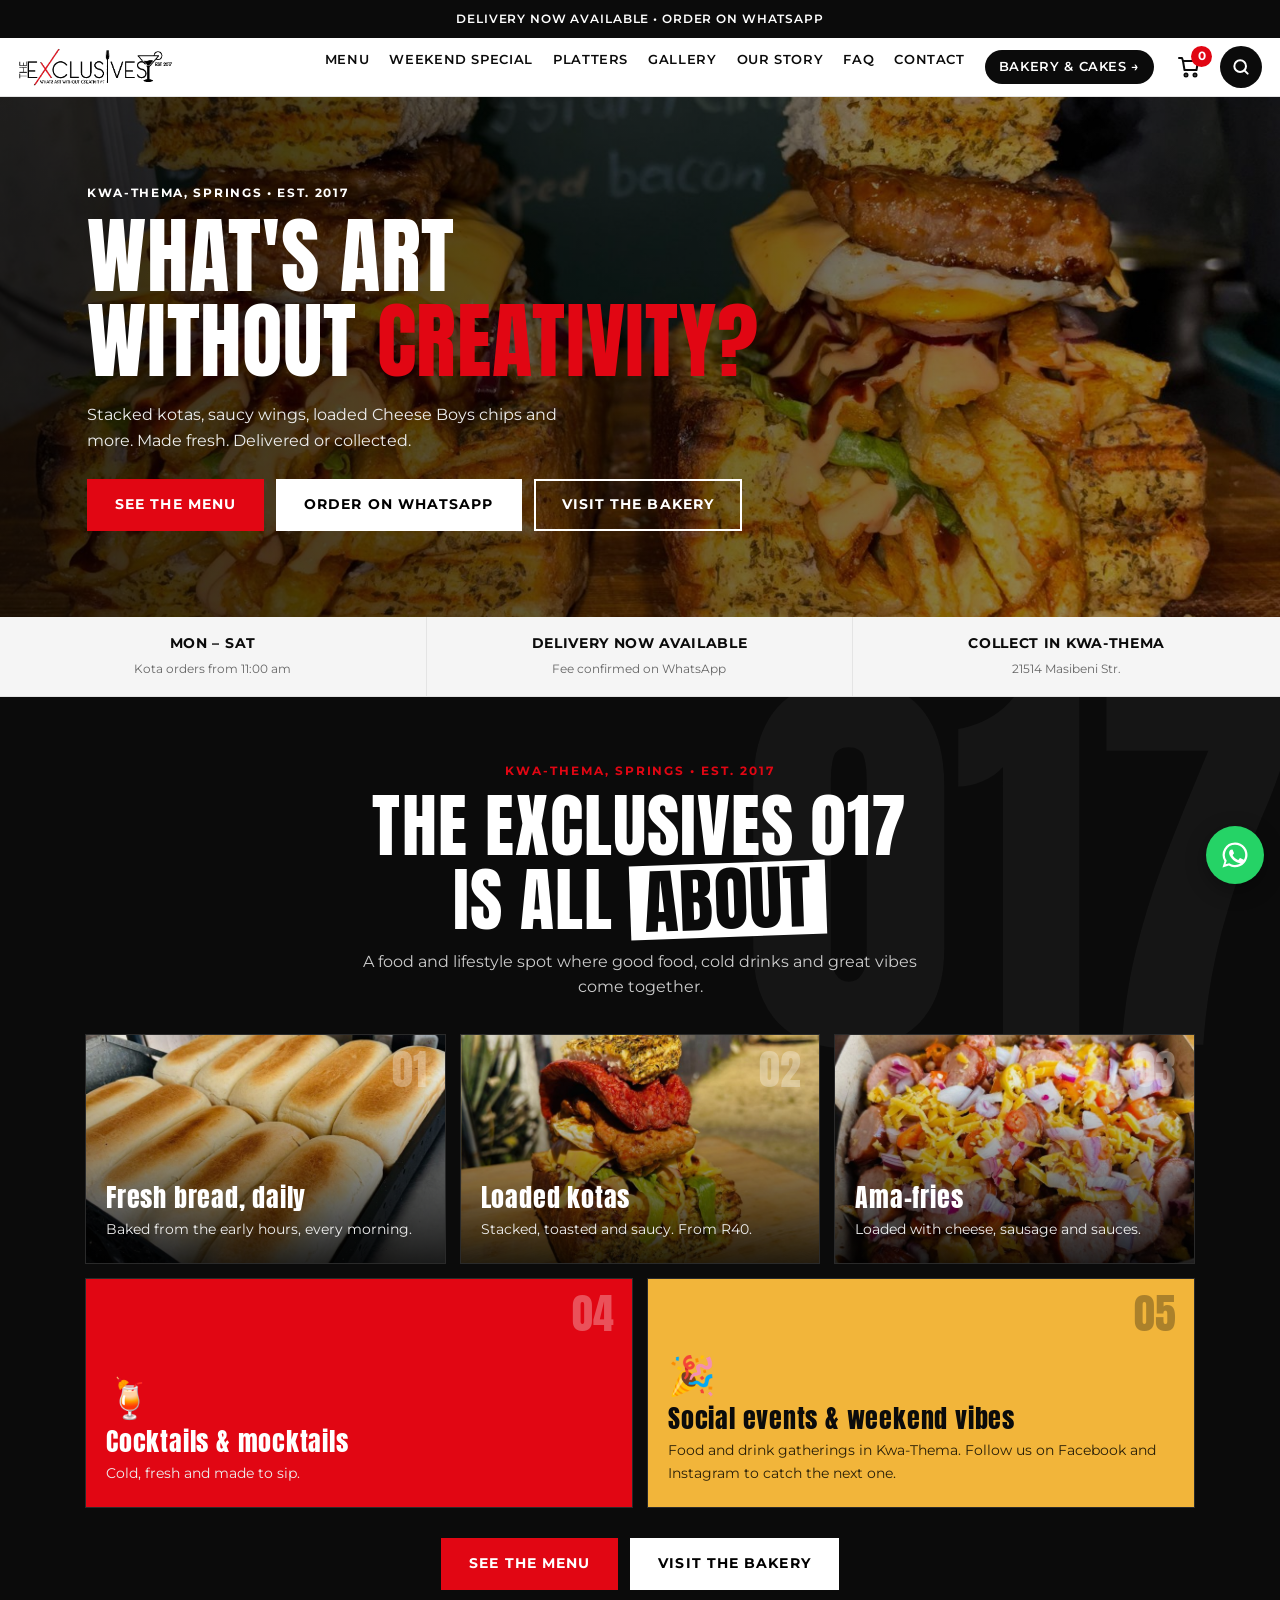
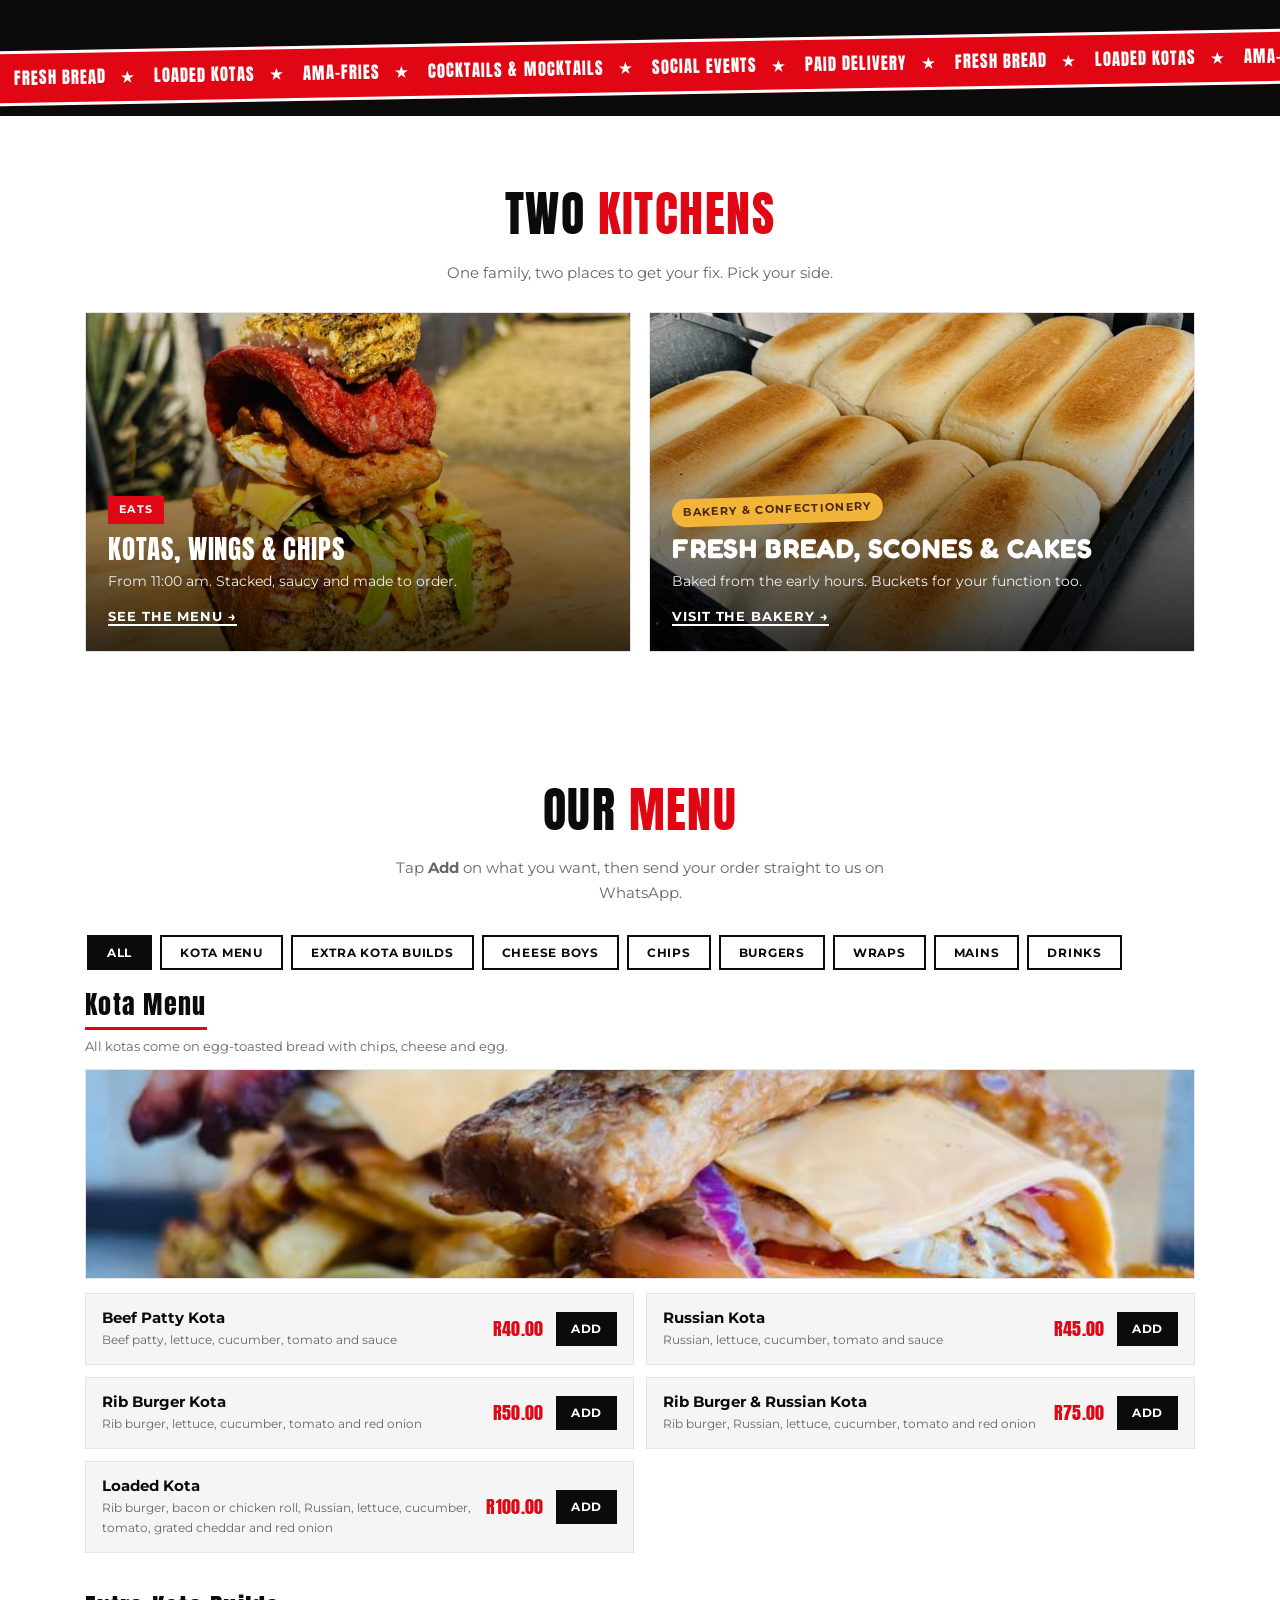
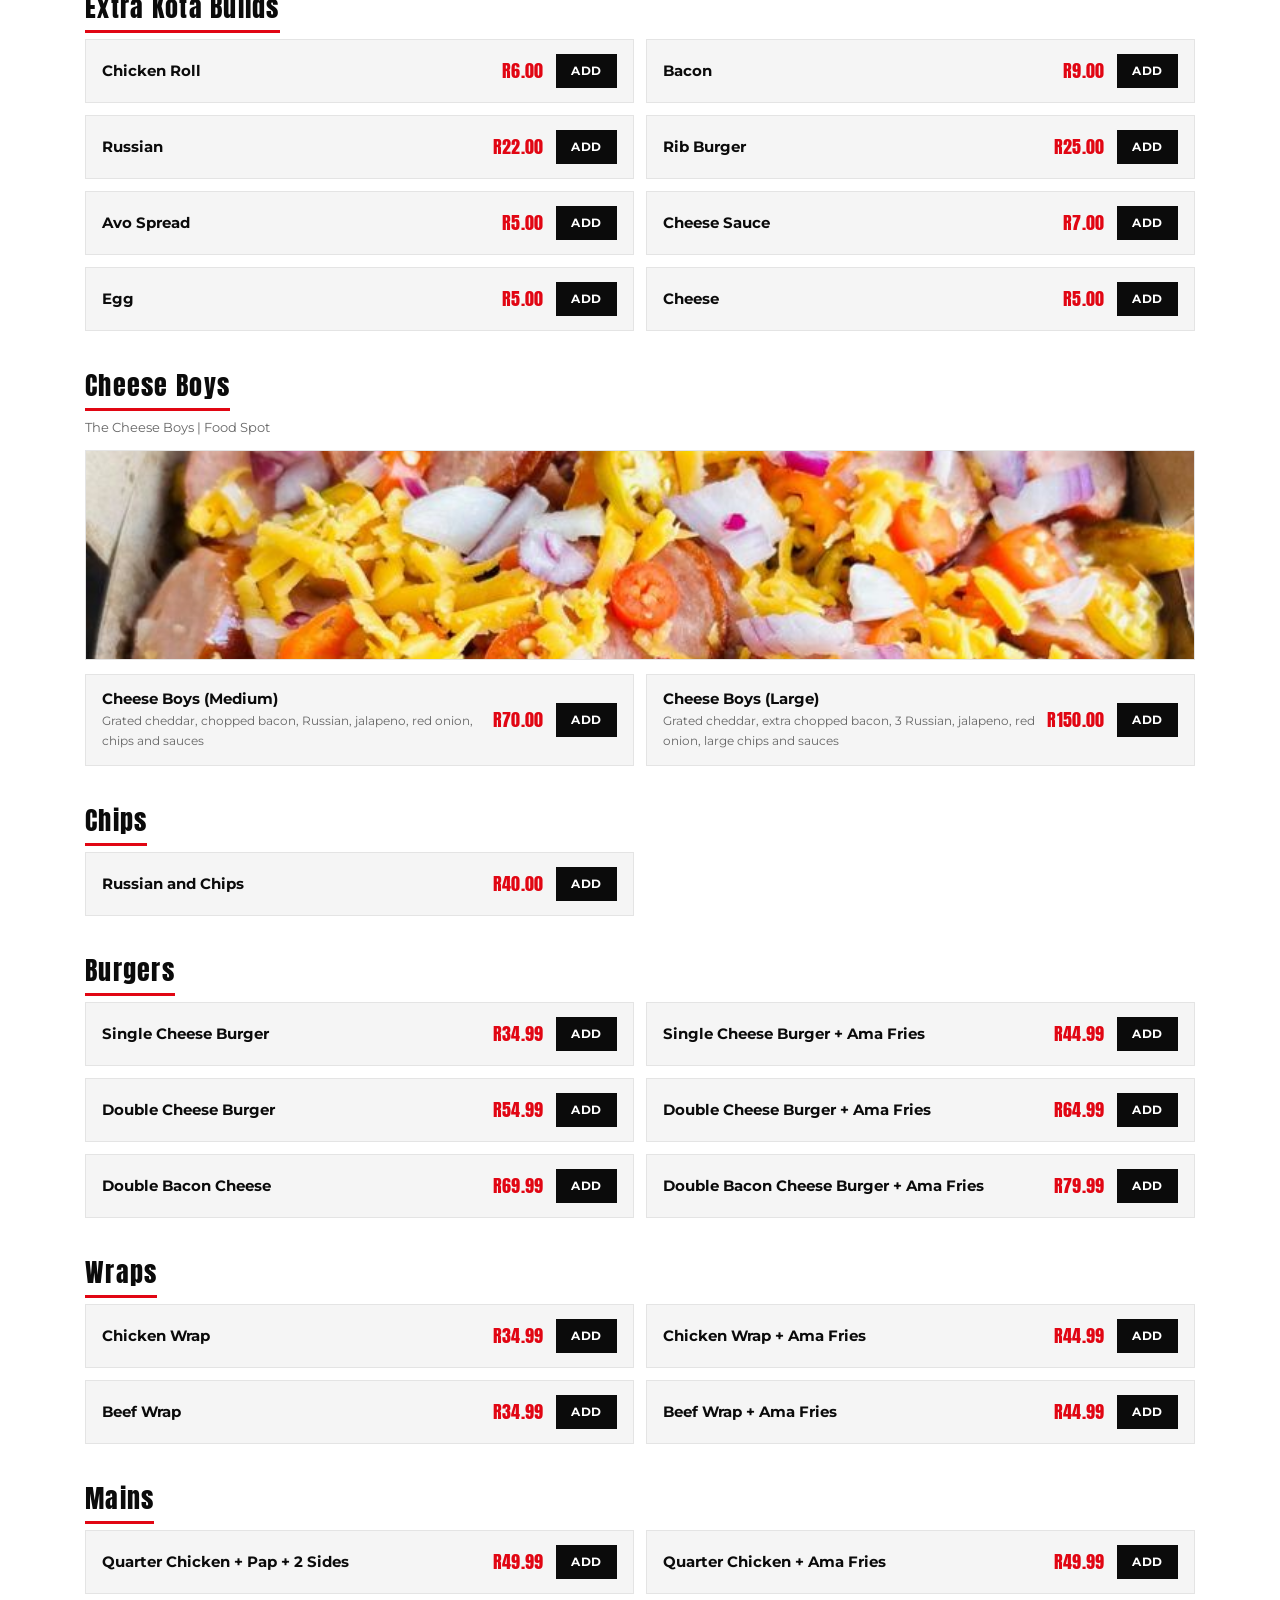
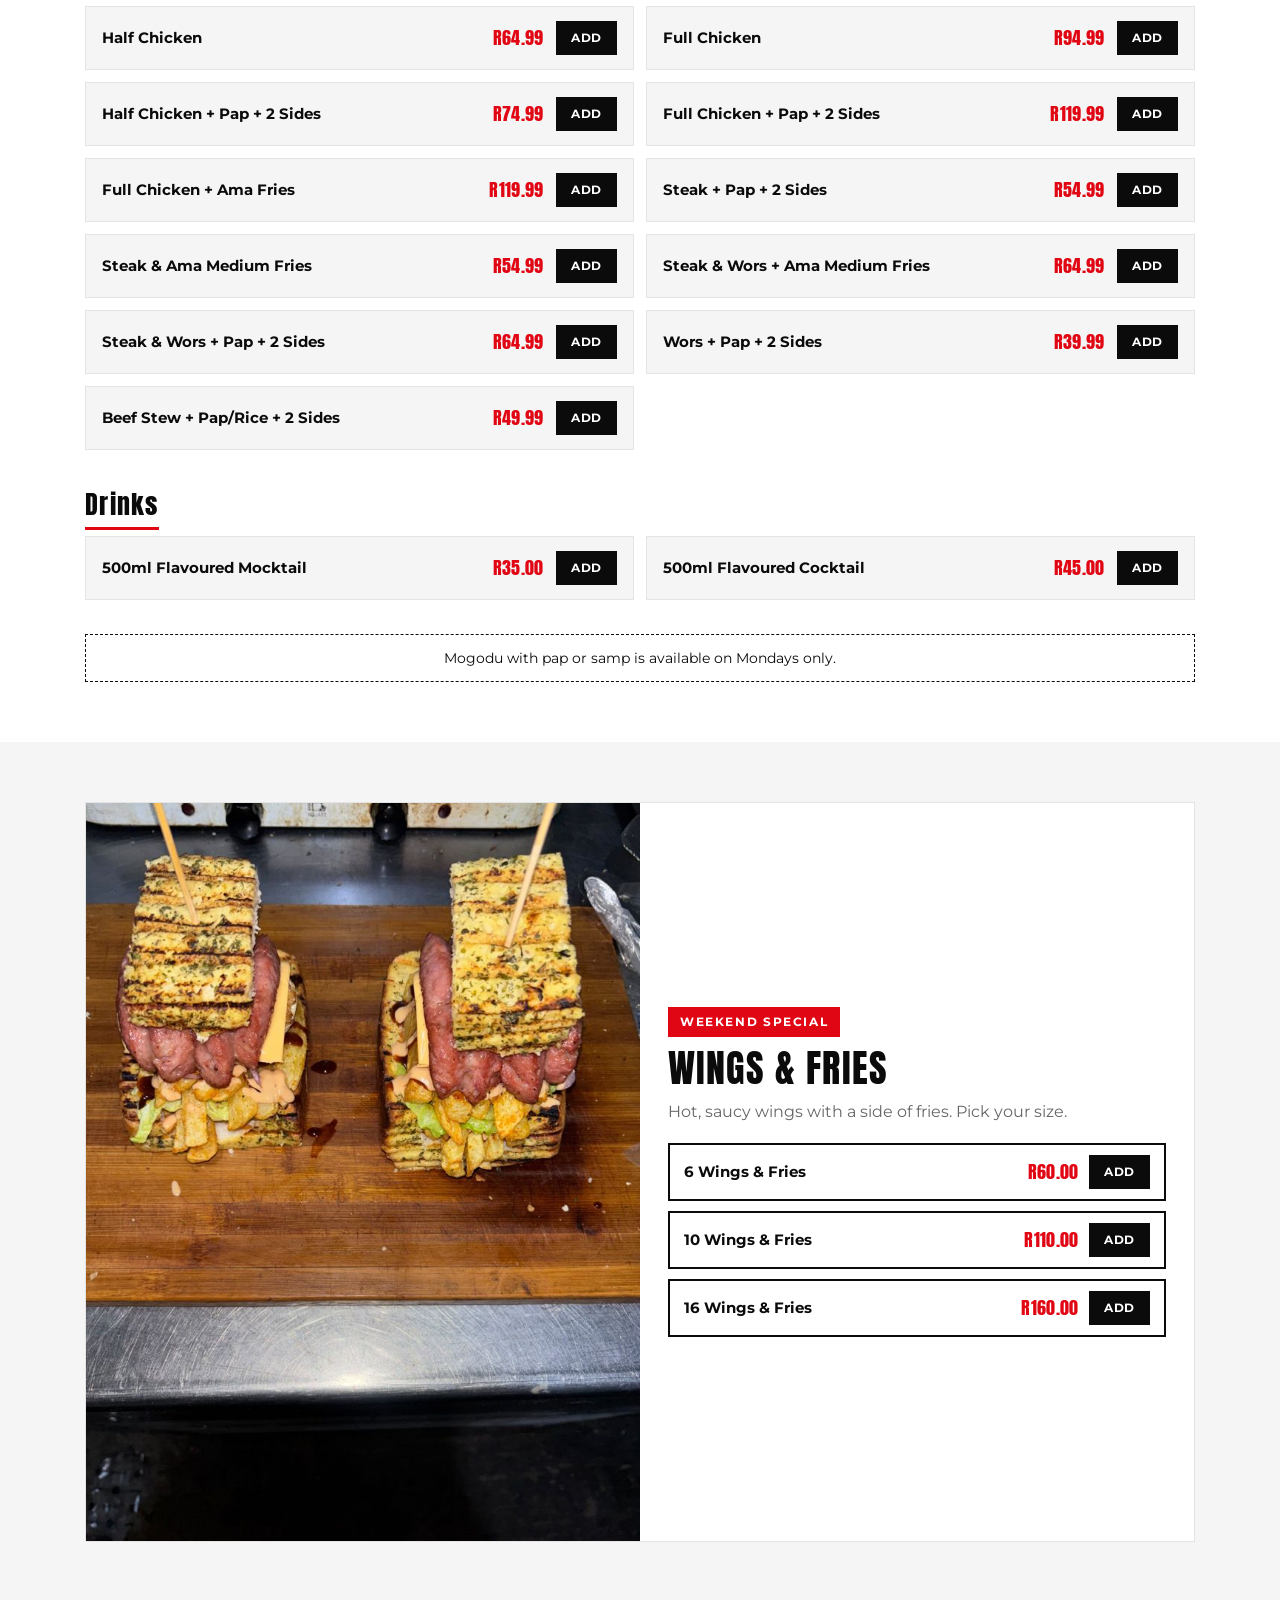
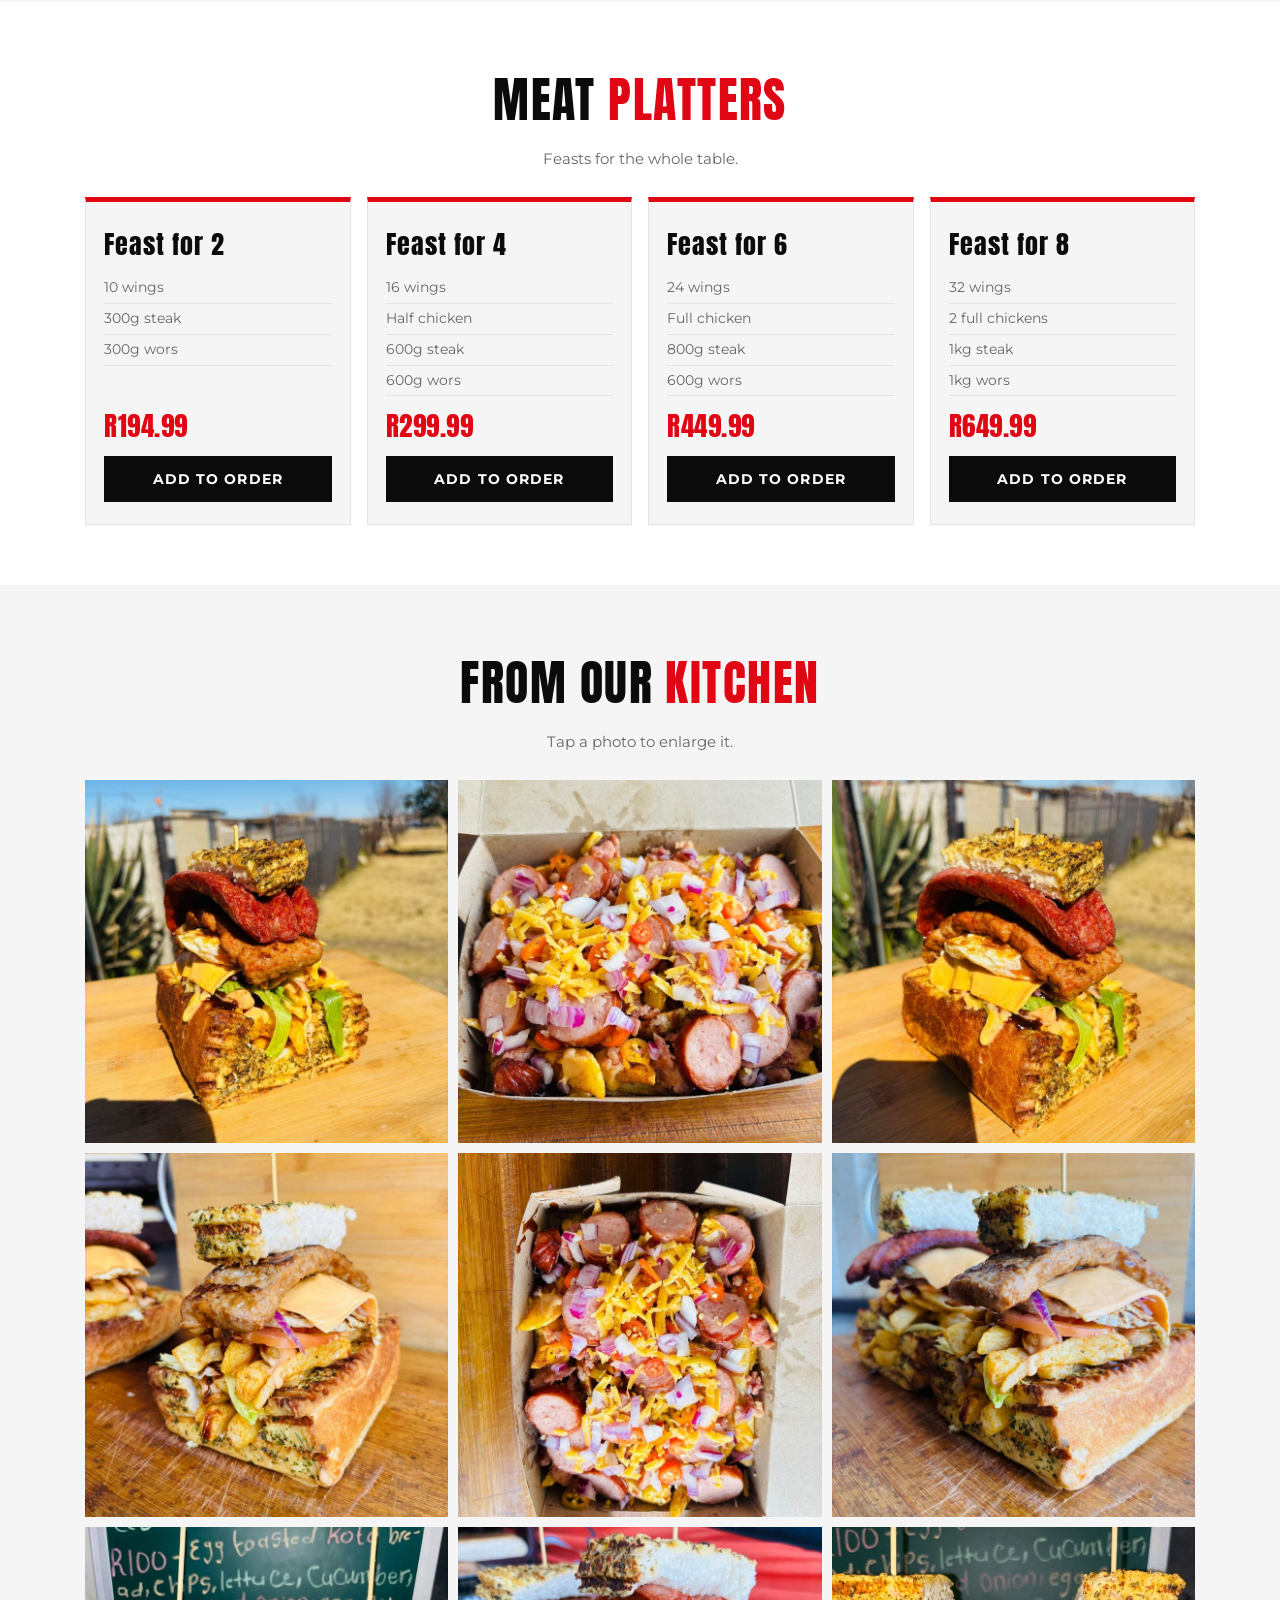
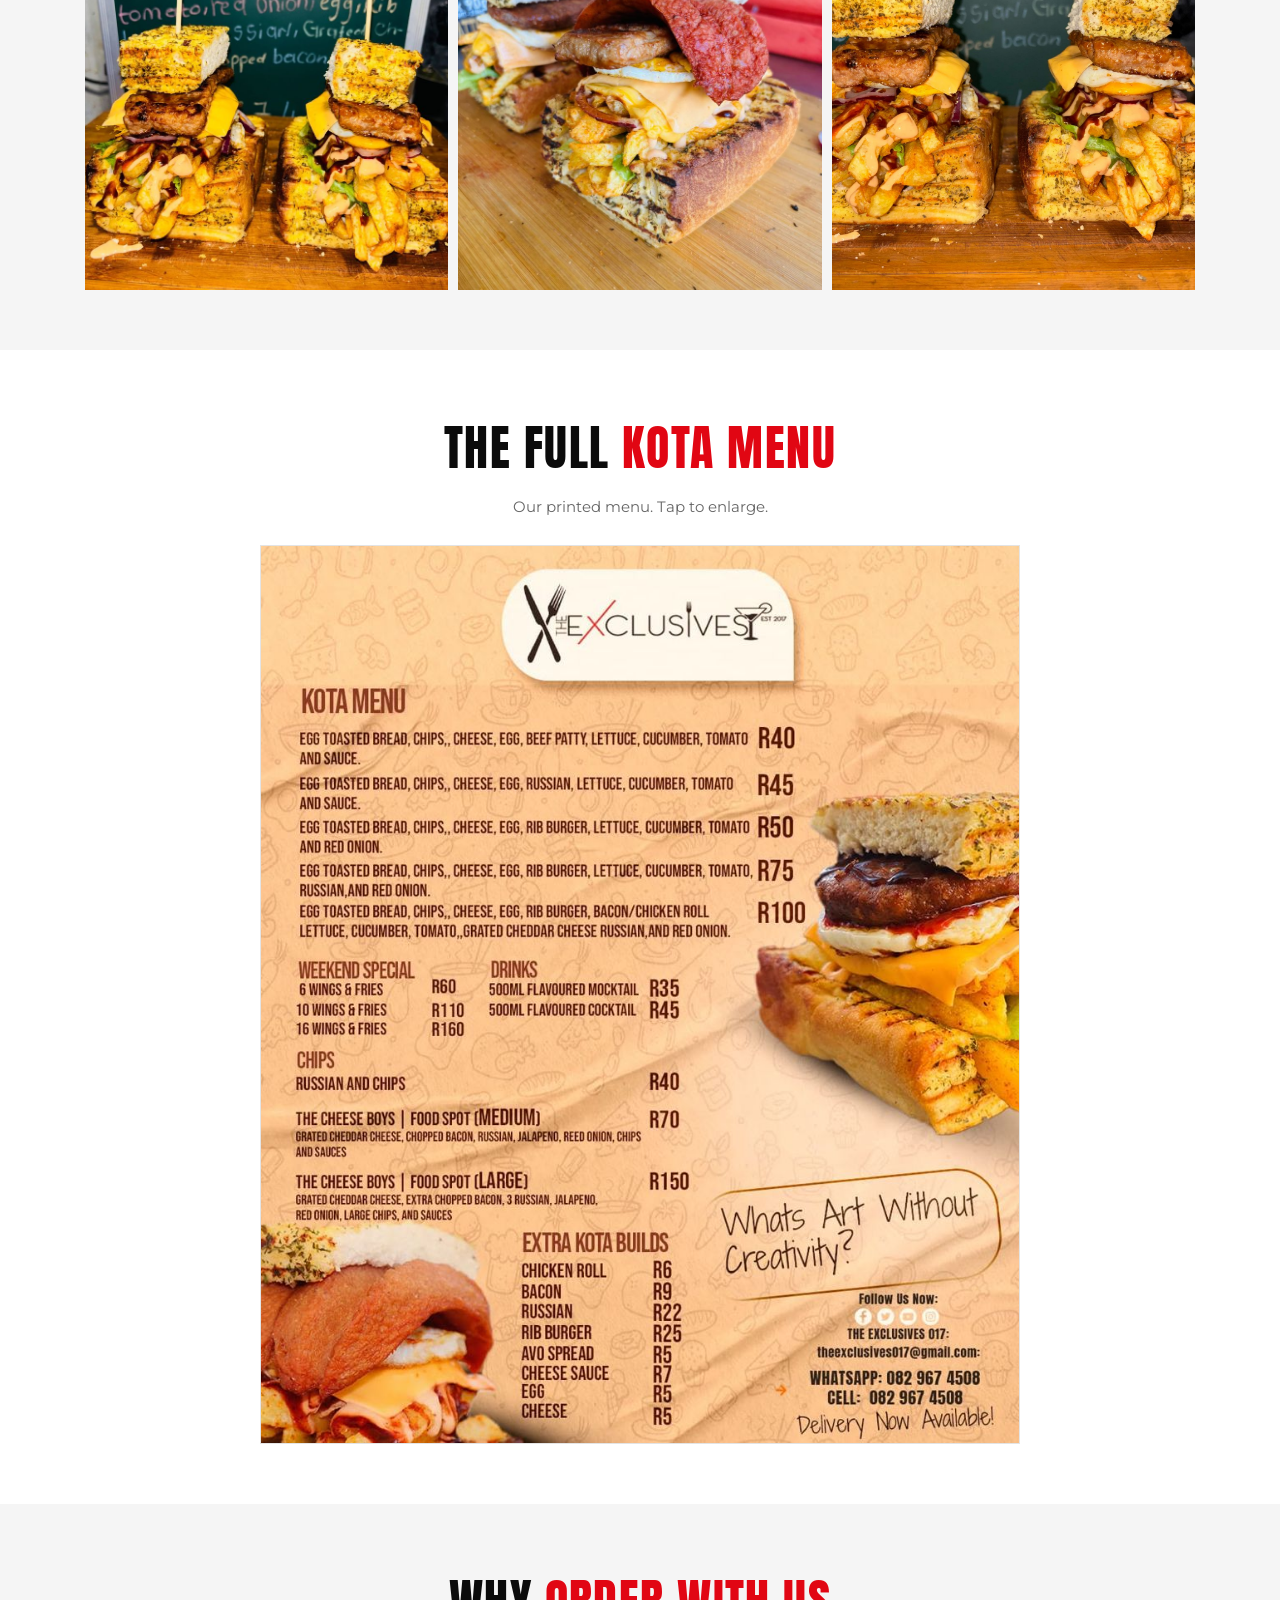
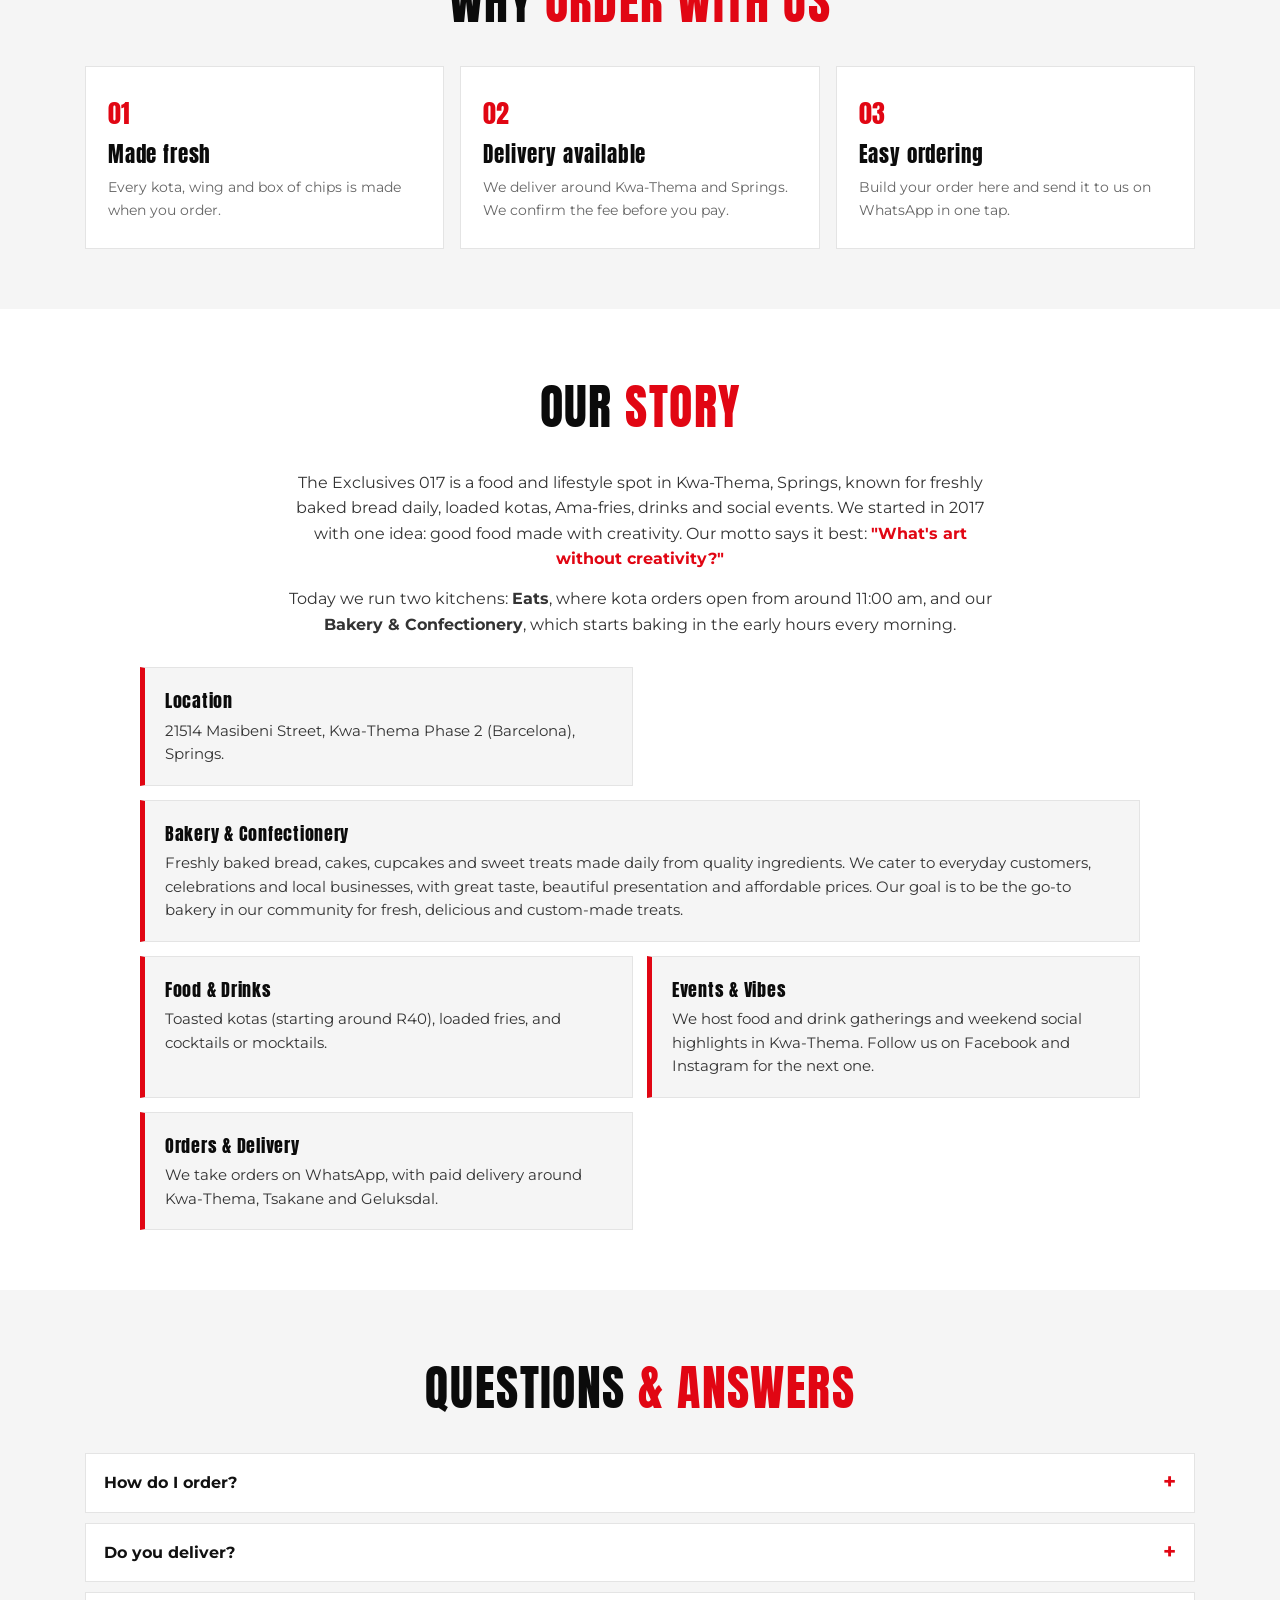
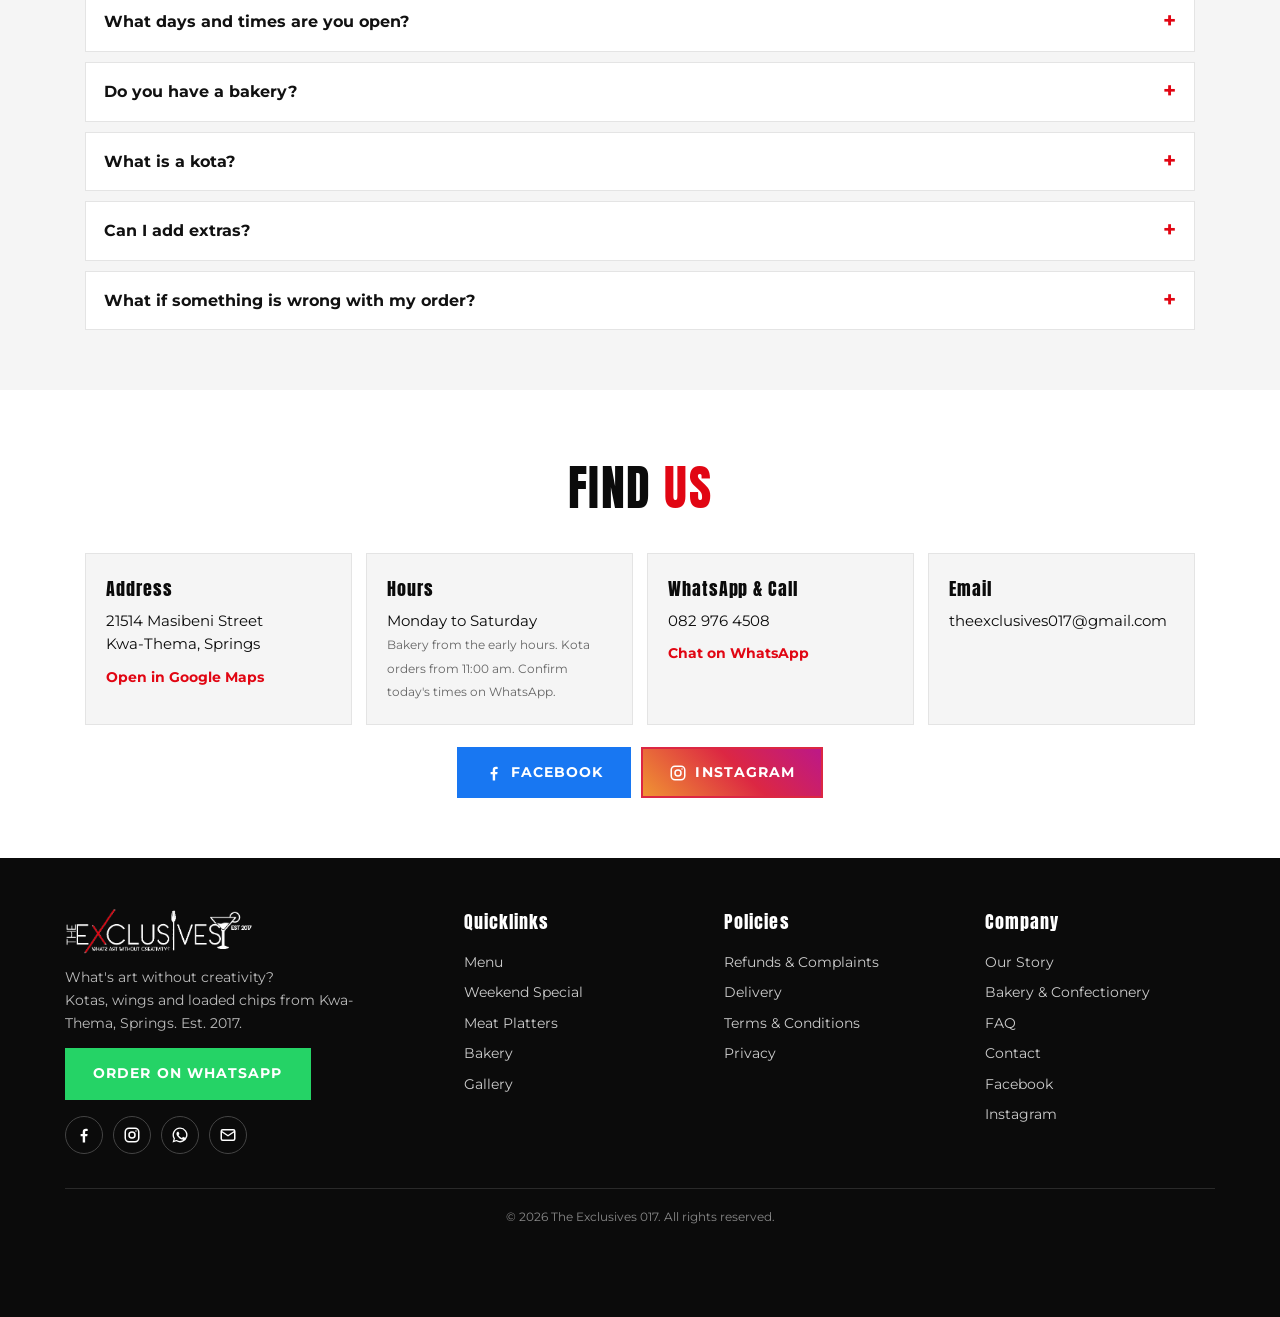
==== commit 8e074fd8: "Correct WhatsApp number and address" ====
--- a/index.html
+++ b/index.html
@@ -61,7 +61,7 @@
 <section class="strip">
   <div><strong>Mon &ndash; Sat</strong><span>Kota orders from 11:00 am</span></div>
   <div><strong>Delivery now available</strong><span>Fee confirmed on WhatsApp</span></div>
-  <div><strong>Collect in Kwa-Thema</strong><span>1 Kgaswane Str.</span></div>
+  <div><strong>Collect in Kwa-Thema</strong><span>21514 Masibeni Str.</span></div>
 </section>
 
 <!-- ALL ABOUT -->
@@ -202,10 +202,10 @@
 <section class="section" id="contact">
   <h2 class="title">FIND <span>US</span></h2>
   <div class="contact">
-    <div class="c-card"><h3>Address</h3><p>1 Kgaswane Str.<br>Kwa-Thema, Springs</p>
-      <a class="link" target="_blank" rel="noopener" href="https://www.google.com/maps/search/?api=1&query=1+Kgaswane+Street+Kwa-Thema+Springs">Open in Google Maps</a></div>
+    <div class="c-card"><h3>Address</h3><p>21514 Masibeni Street<br>Kwa-Thema, Springs</p>
+      <a class="link" target="_blank" rel="noopener" href="https://www.google.com/maps/search/?api=1&query=21514+Masibeni+Street+Kwa-Thema+Springs">Open in Google Maps</a></div>
     <div class="c-card"><h3>Hours</h3><p>Monday to Saturday<br><small>Bakery from the early hours. Kota orders from 11:00 am. Confirm today's times on WhatsApp.</small></p></div>
-    <div class="c-card"><h3>WhatsApp &amp; Call</h3><p><a id="phoneLink" href="#">082 967 4508</a></p>
+    <div class="c-card"><h3>WhatsApp &amp; Call</h3><p><a id="phoneLink" href="#">082 976 4508</a></p>
       <a class="link" id="contactWa" target="_blank" rel="noopener" href="#">Chat on WhatsApp</a></div>
     <div class="c-card"><h3>Email</h3><p><a href="mailto:theexclusives017@gmail.com">theexclusives017@gmail.com</a></p></div>
   </div>
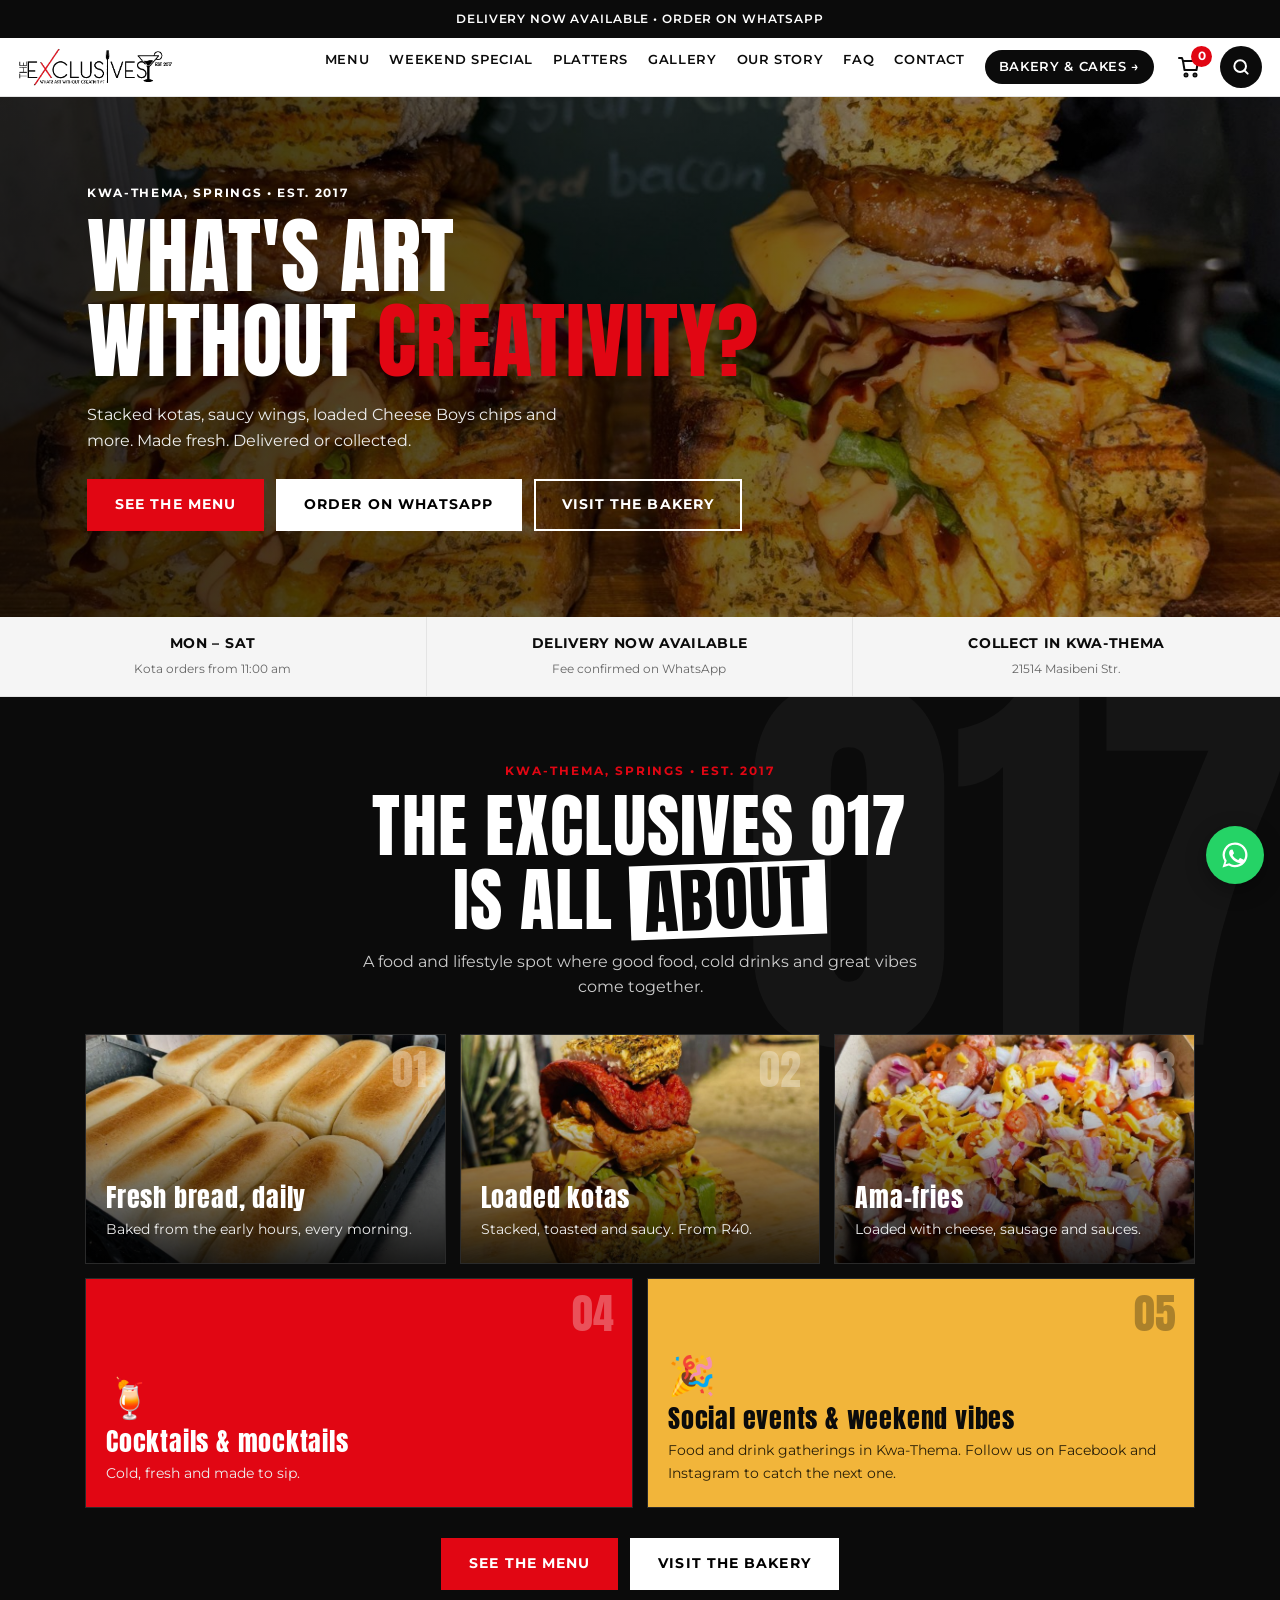
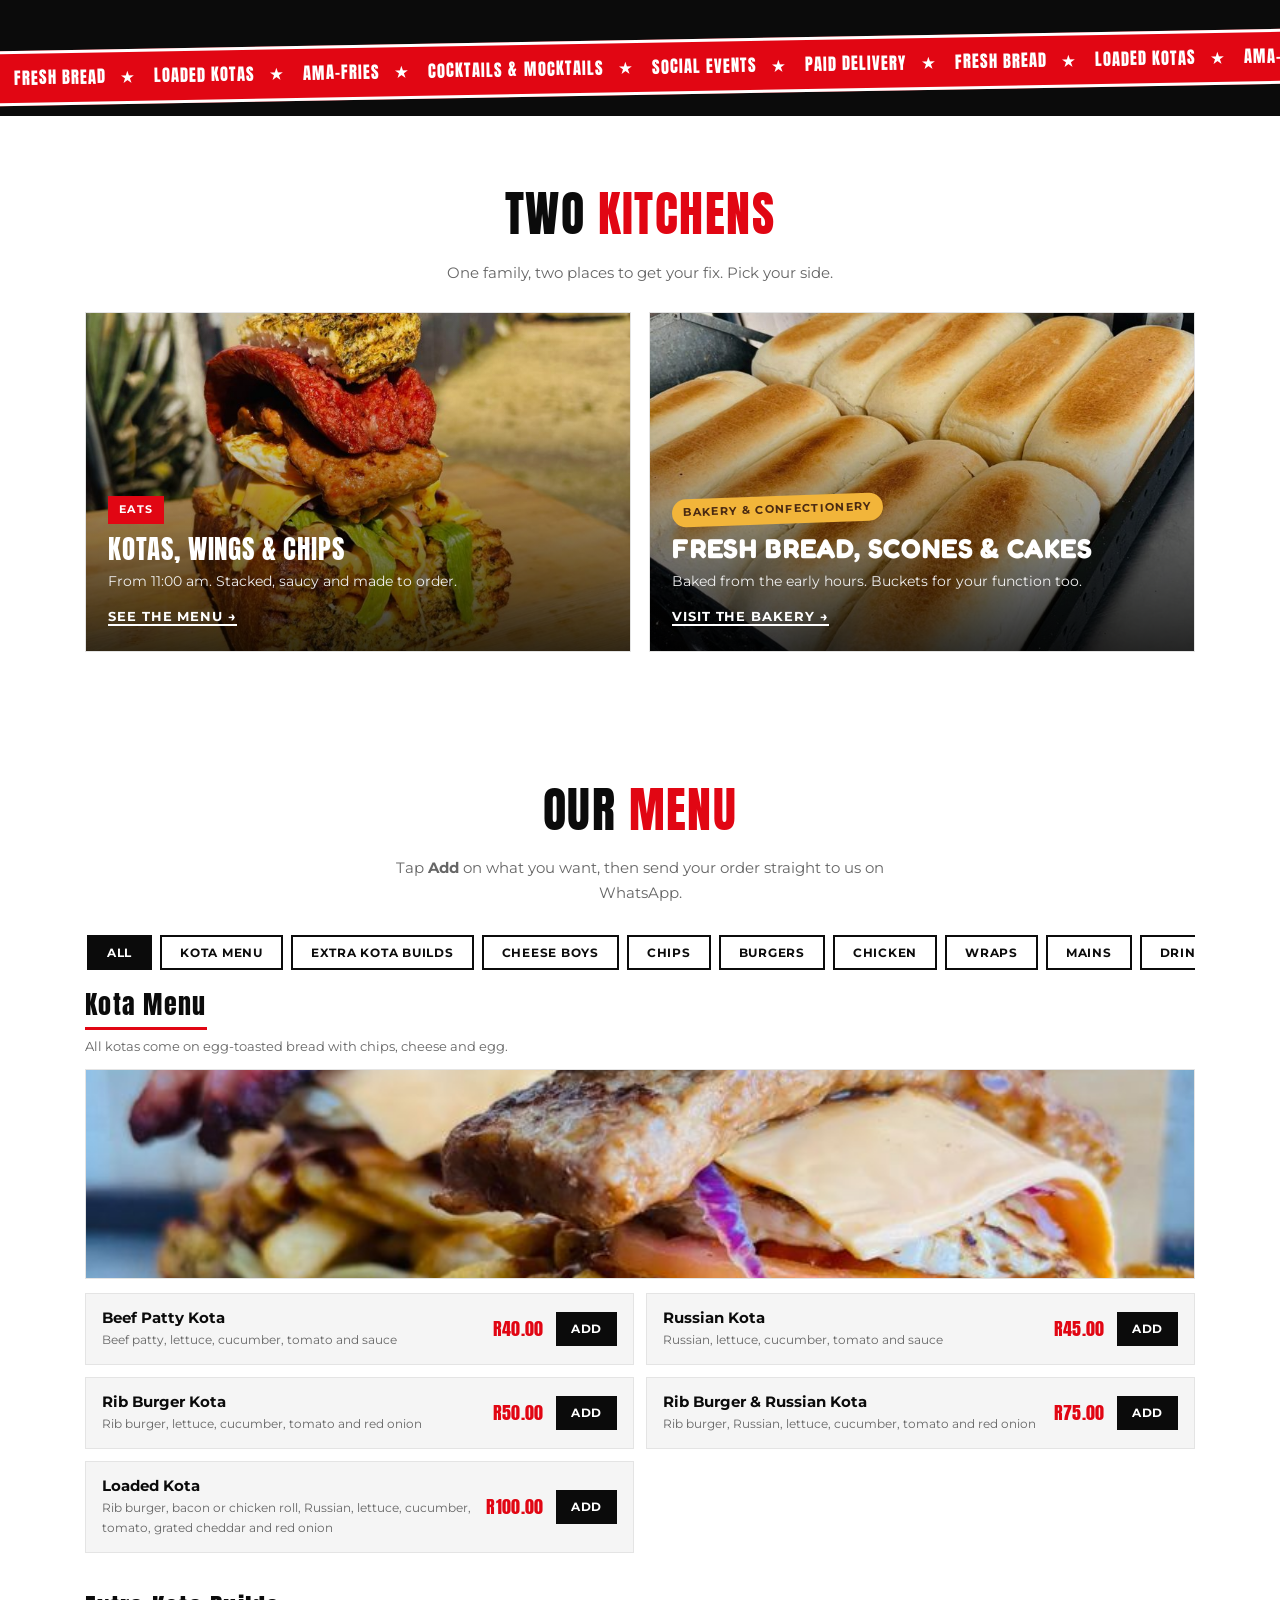
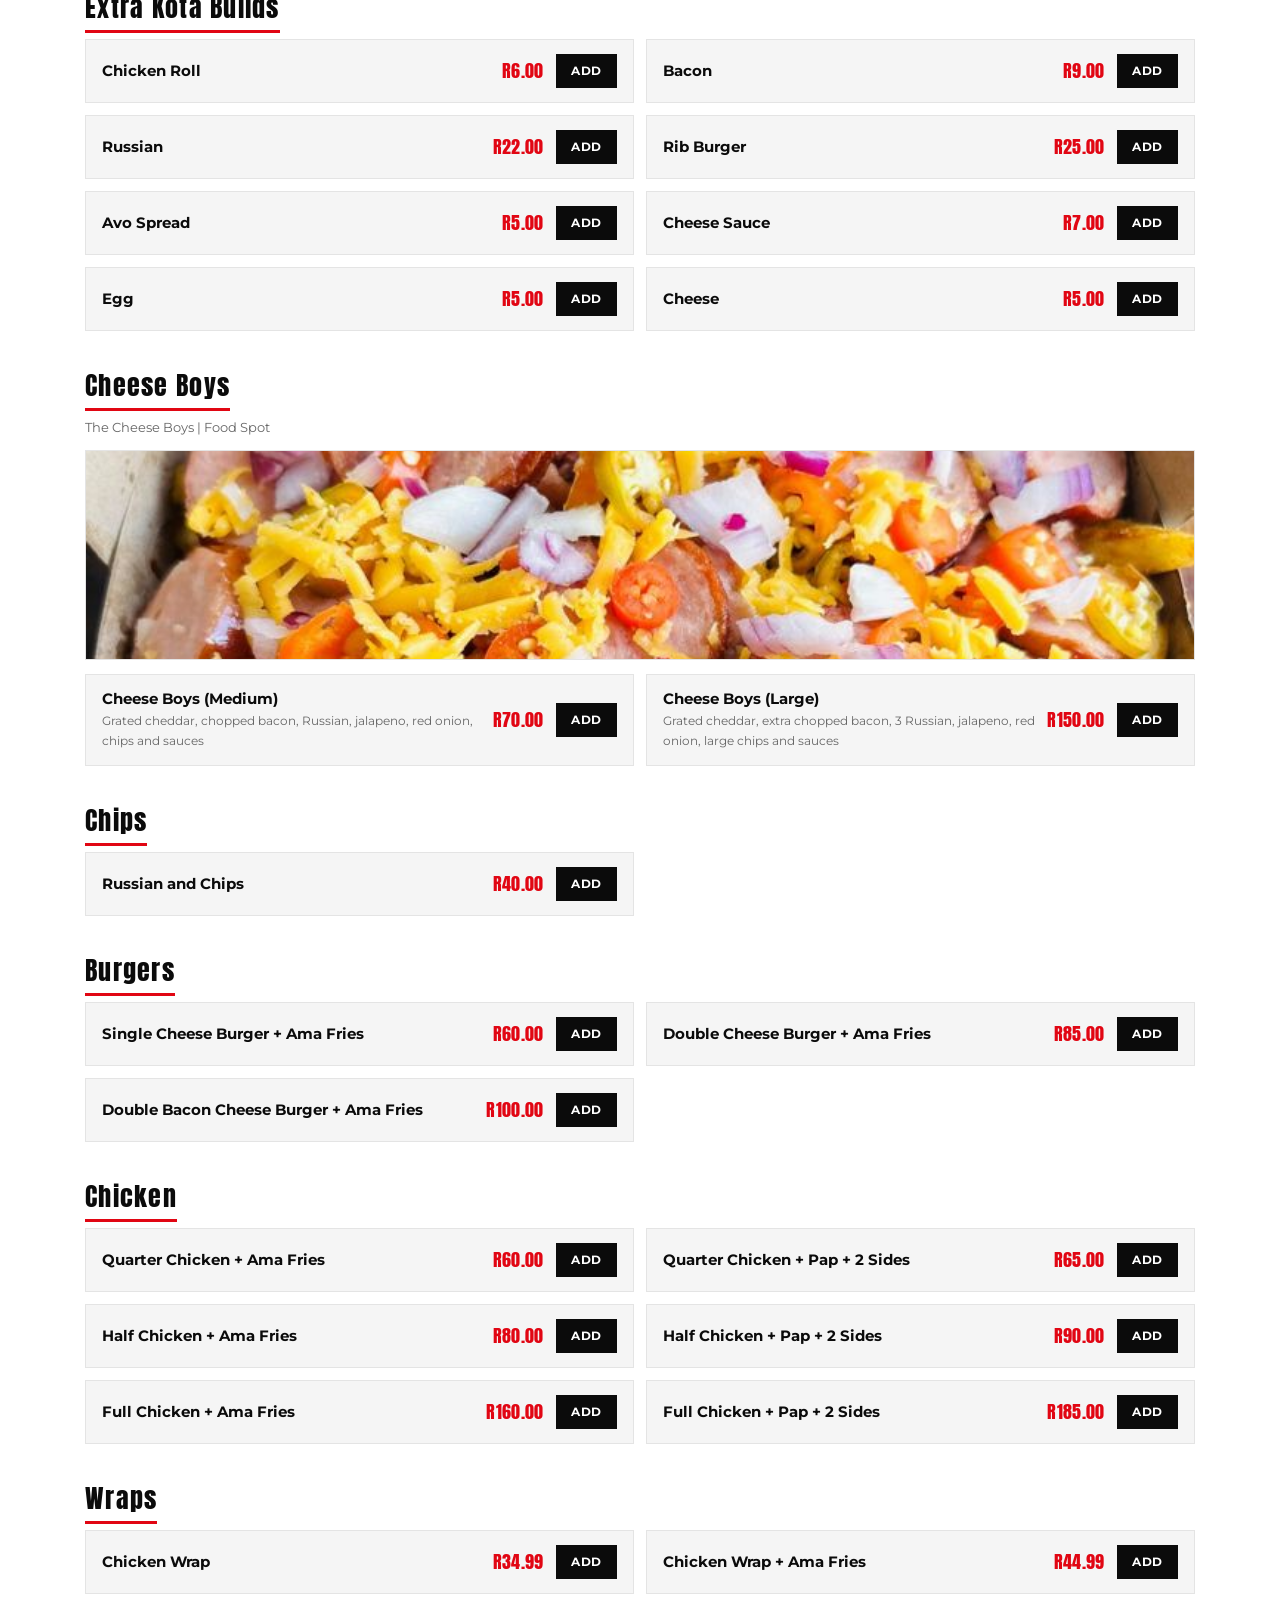
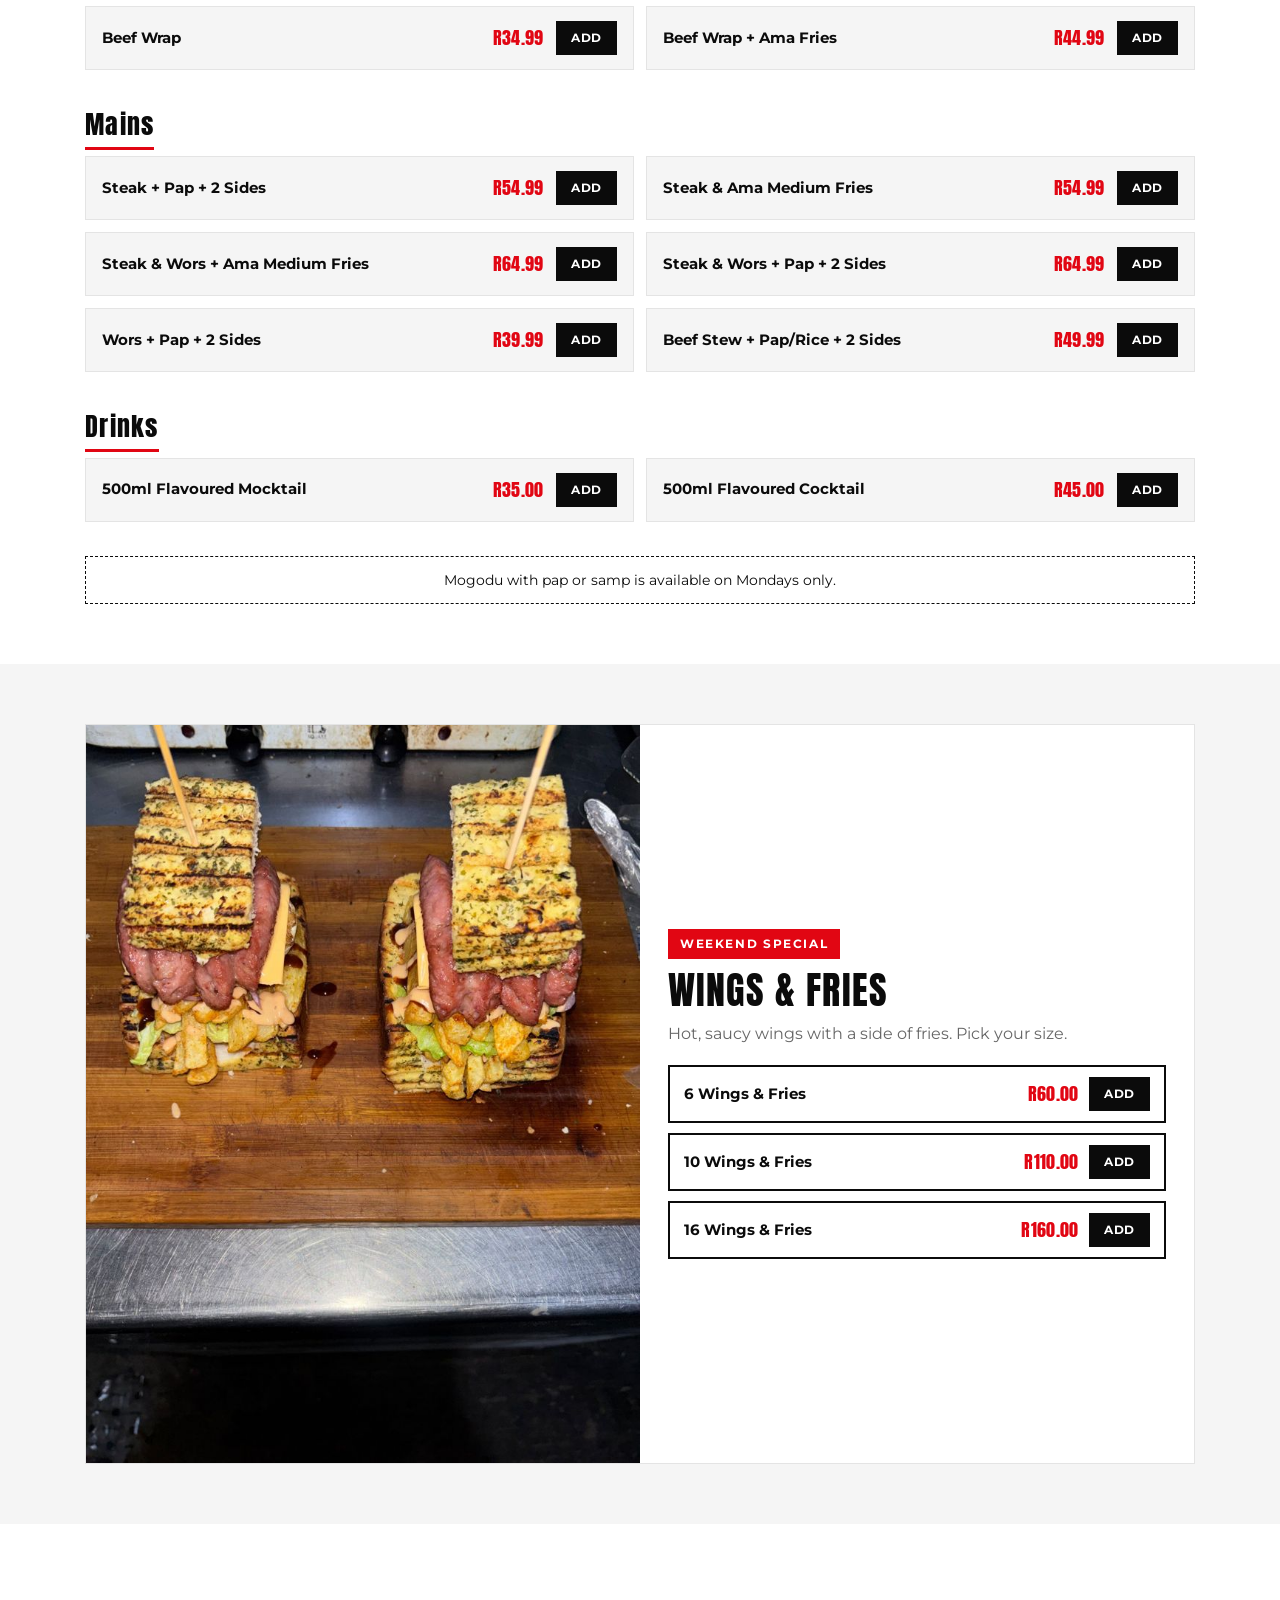
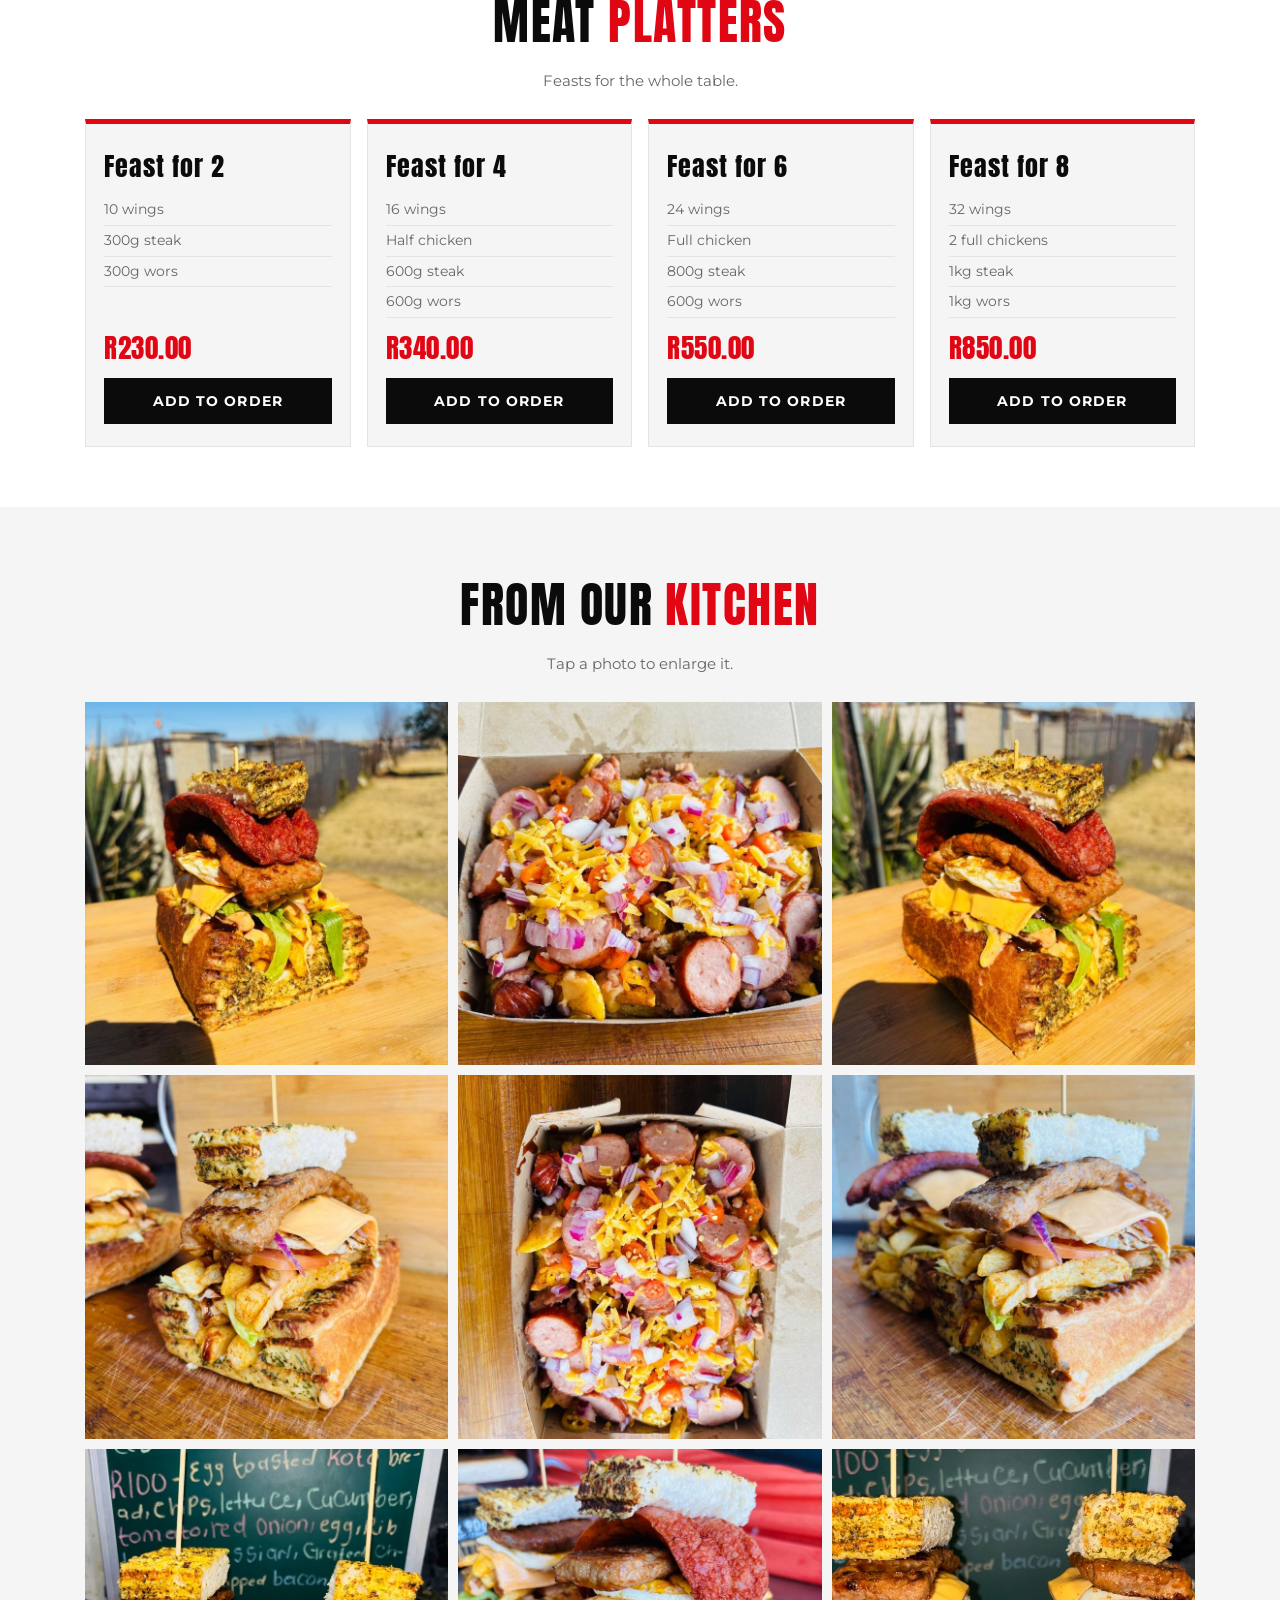
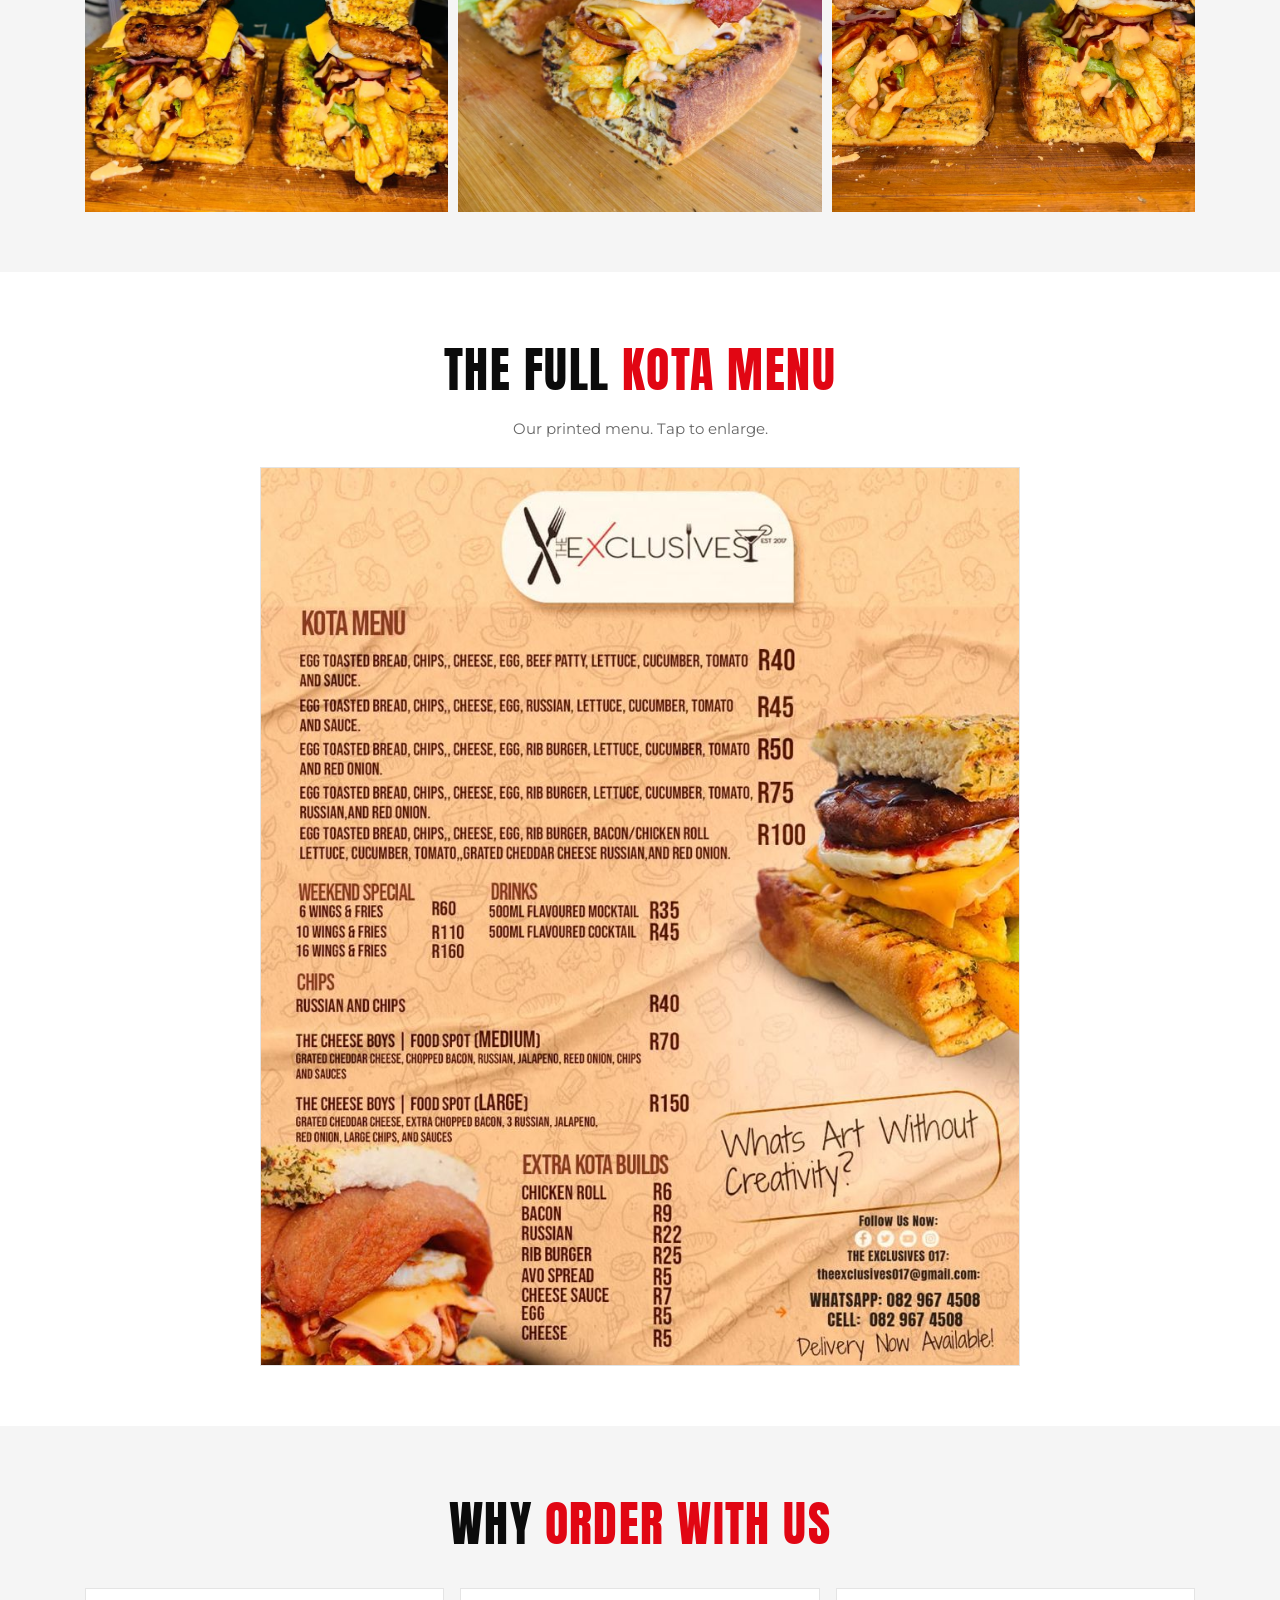
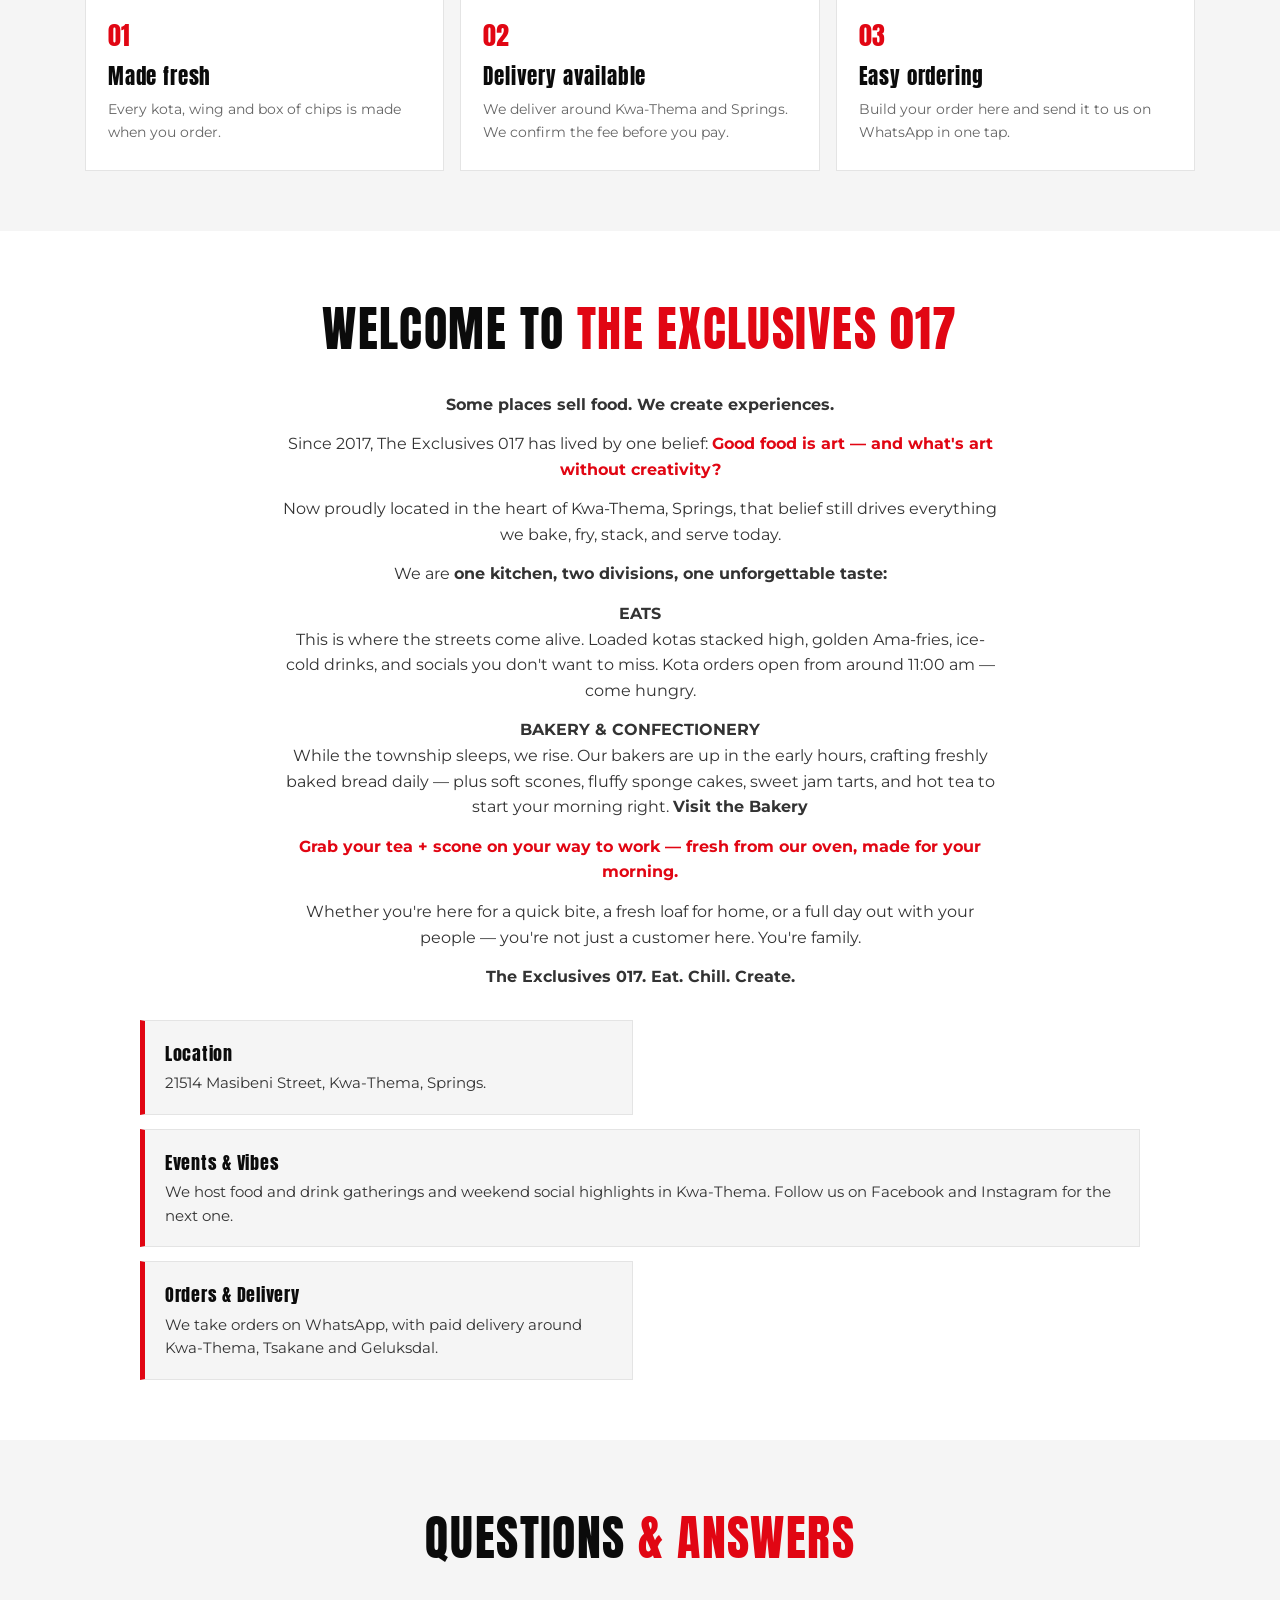
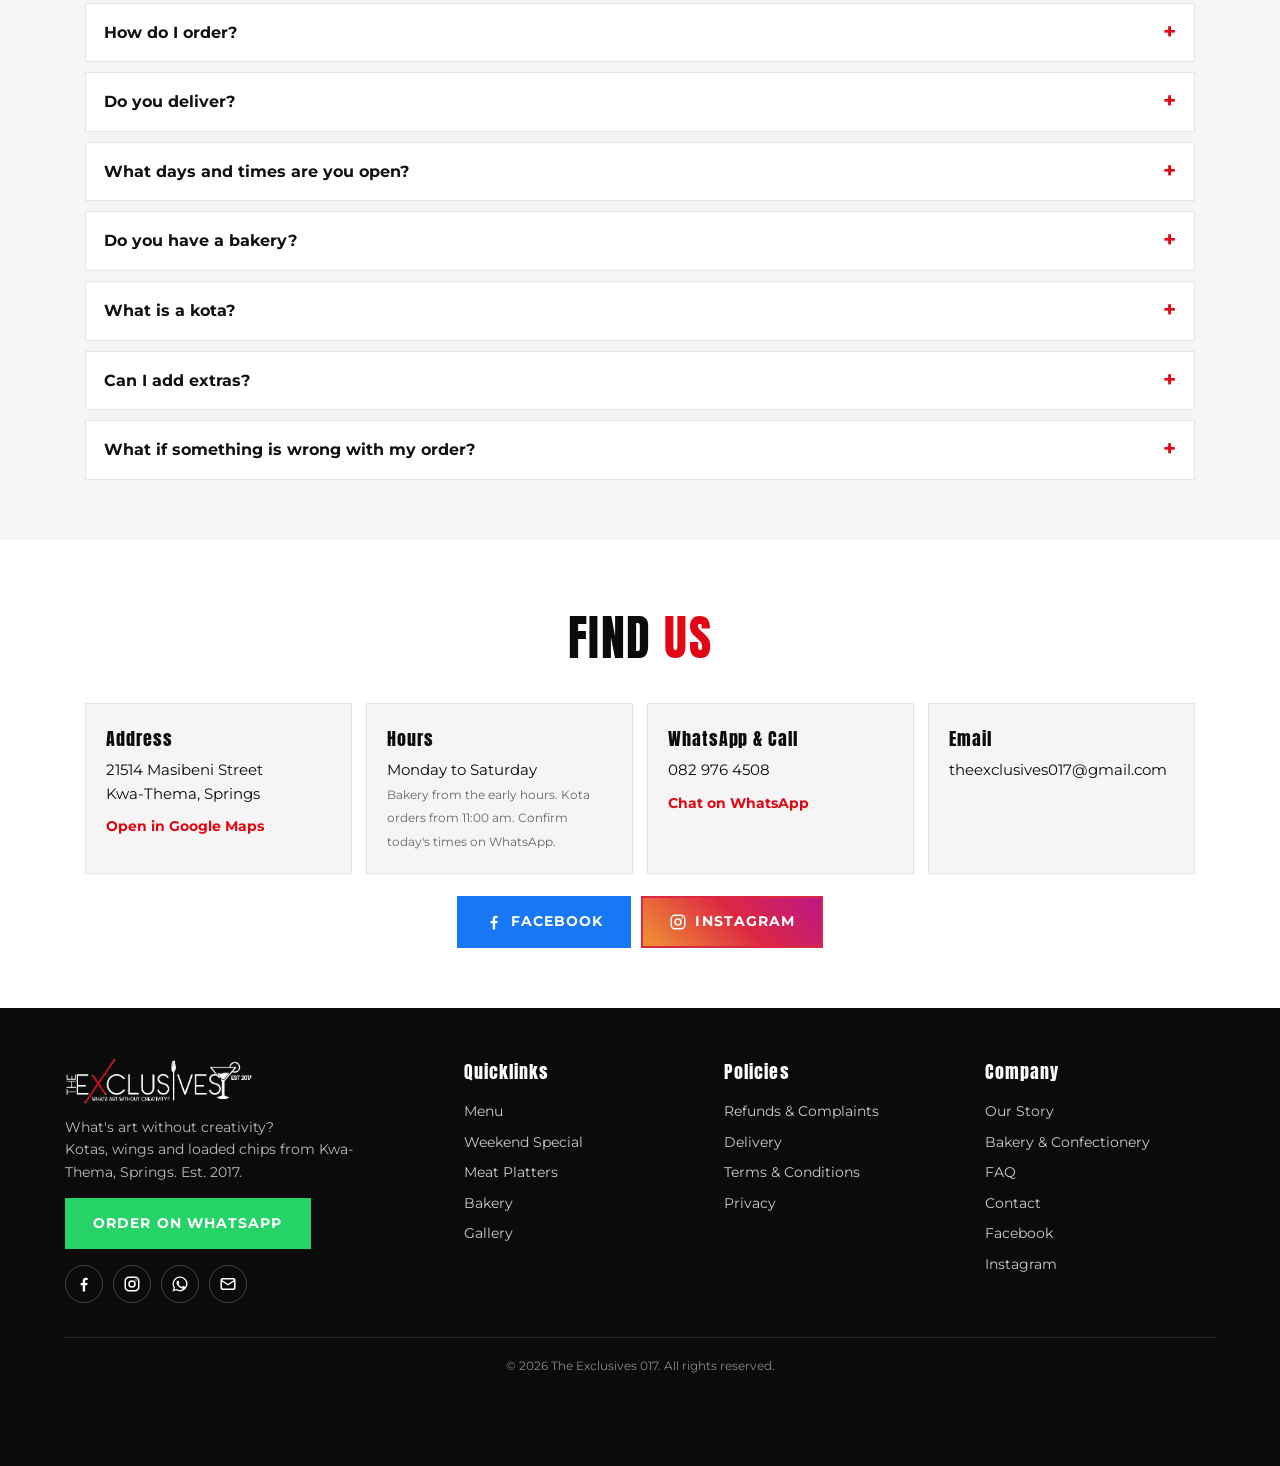
==== commit ea075b93: "New prices and story" ====
--- a/index.html
+++ b/index.html
@@ -170,15 +170,20 @@
 
 <!-- STORY -->
 <section class="section" id="story">
-  <h2 class="title">OUR <span>STORY</span></h2>
+  <h2 class="title">WELCOME TO <span>THE EXCLUSIVES 017</span></h2>
   <div class="story">
-    <p>The Exclusives 017 is a food and lifestyle spot in Kwa-Thema, Springs, known for freshly baked bread daily, loaded kotas, Ama-fries, drinks and social events. We started in 2017 with one idea: good food made with creativity. Our motto says it best: <em>"What's art without creativity?"</em></p>
-    <p>Today we run two kitchens: <b>Eats</b>, where kota orders open from around 11:00 am, and our <a href="bakery.html"><b>Bakery &amp; Confectionery</b></a>, which starts baking in the early hours every morning.</p>
+    <p><b>Some places sell food. We create experiences.</b></p>
+    <p>Since 2017, The Exclusives 017 has lived by one belief: <em>Good food is art &mdash; and what's art without creativity?</em></p>
+    <p>Now proudly located in the heart of Kwa-Thema, Springs, that belief still drives everything we bake, fry, stack, and serve today.</p>
+    <p>We are <b>one kitchen, two divisions, one unforgettable taste:</b></p>
+    <p><b>EATS</b><br>This is where the streets come alive. Loaded kotas stacked high, golden Ama-fries, ice-cold drinks, and socials you don't want to miss. Kota orders open from around 11:00 am &mdash; come hungry.</p>
+    <p><b>BAKERY &amp; CONFECTIONERY</b><br>While the township sleeps, we rise. Our bakers are up in the early hours, crafting freshly baked bread daily &mdash; plus soft scones, fluffy sponge cakes, sweet jam tarts, and hot tea to start your morning right. <a href="bakery.html"><b>Visit the Bakery</b></a></p>
+    <p><em>Grab your tea + scone on your way to work &mdash; fresh from our oven, made for your morning.</em></p>
+    <p>Whether you're here for a quick bite, a fresh loaf for home, or a full day out with your people &mdash; you're not just a customer here. You're family.</p>
+    <p><b>The Exclusives 017. Eat. Chill. Create.</b></p>
   </div>
   <div class="story-grid">
-    <div class="s-card"><h3>Location</h3><p>21514 Masibeni Street, Kwa-Thema Phase 2 (Barcelona), Springs.</p></div>
-    <div class="s-card"><h3>Bakery &amp; Confectionery</h3><p>Freshly baked bread, cakes, cupcakes and sweet treats made daily from quality ingredients. We cater to everyday customers, celebrations and local businesses, with great taste, beautiful presentation and affordable prices. Our goal is to be the go-to bakery in our community for fresh, delicious and custom-made treats.</p></div>
-    <div class="s-card"><h3>Food &amp; Drinks</h3><p>Toasted kotas (starting around R40), loaded fries, and cocktails or mocktails.</p></div>
+    <div class="s-card"><h3>Location</h3><p>21514 Masibeni Street, Kwa-Thema, Springs.</p></div>
     <div class="s-card"><h3>Events &amp; Vibes</h3><p>We host food and drink gatherings and weekend social highlights in Kwa-Thema. Follow us on Facebook and Instagram for the next one.</p></div>
     <div class="s-card"><h3>Orders &amp; Delivery</h3><p>We take orders on WhatsApp, with paid delivery around Kwa-Thema, Tsakane and Geluksdal.</p></div>
   </div>
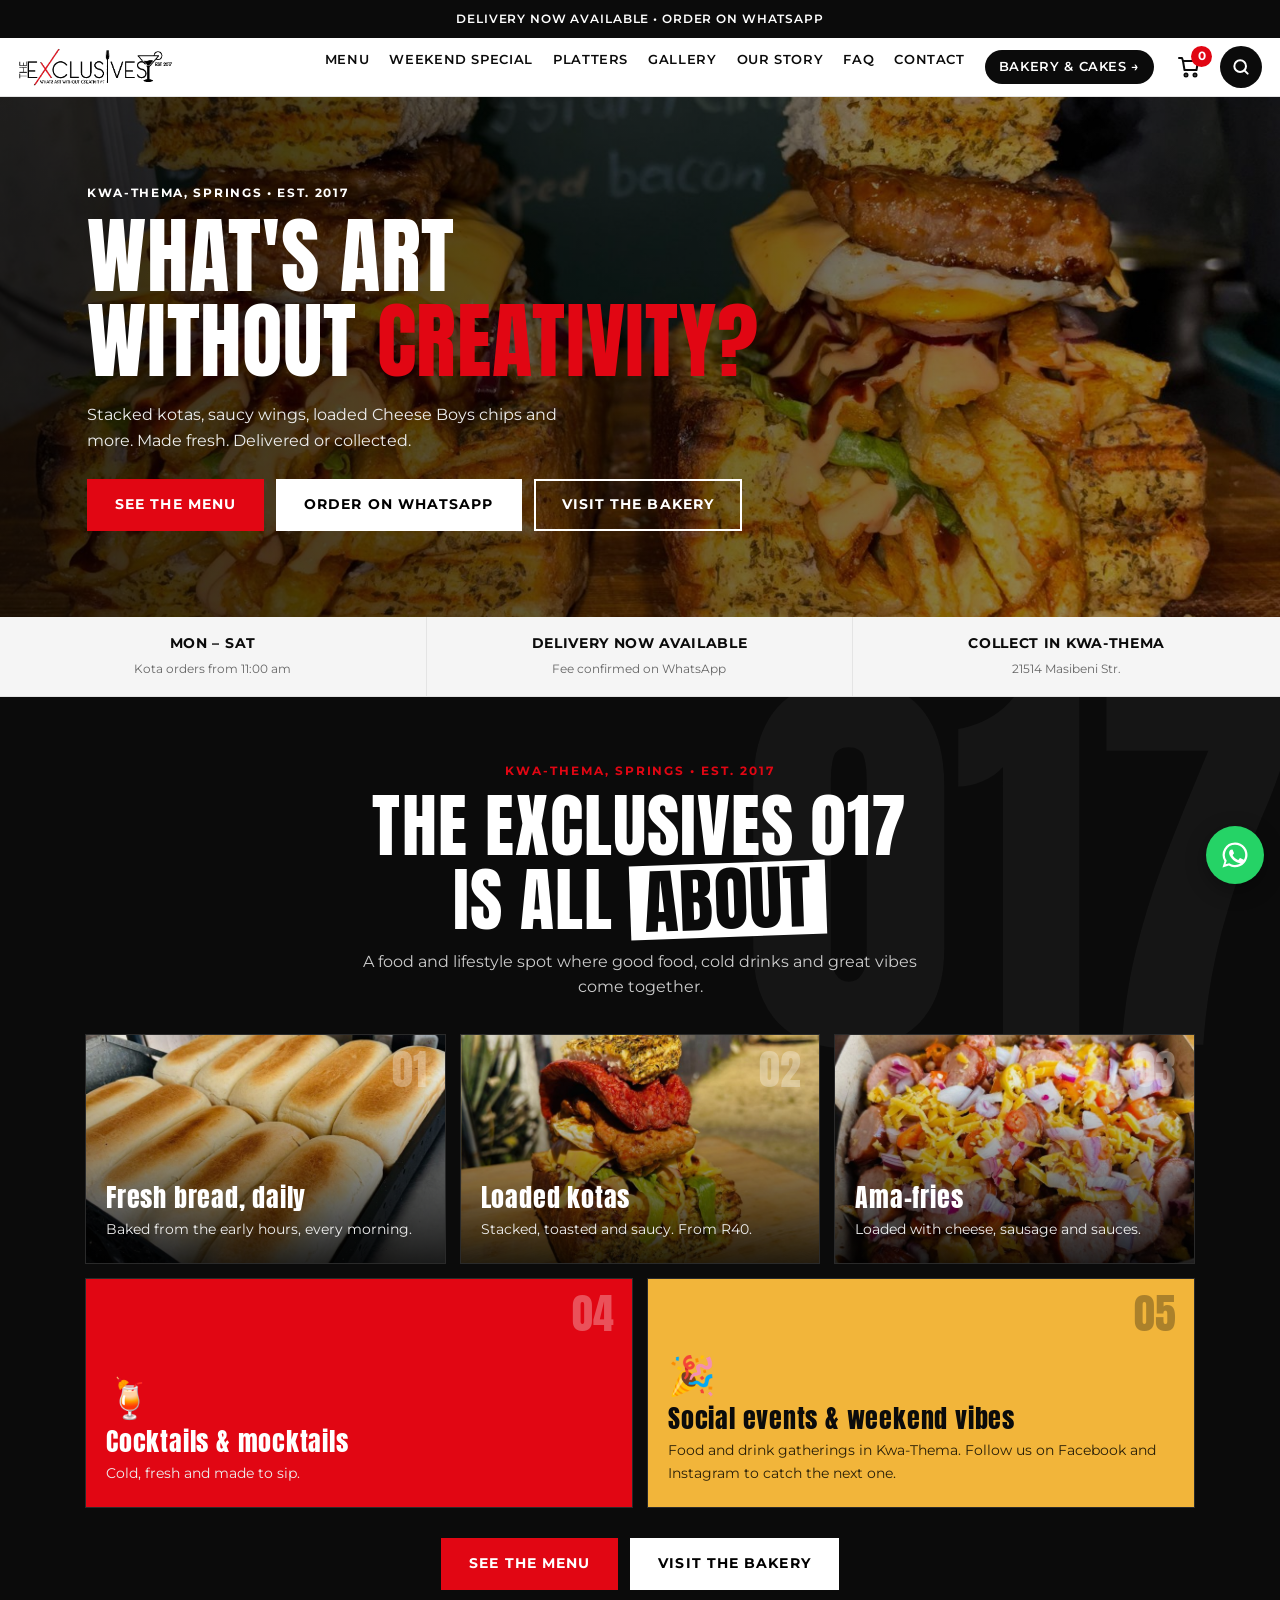
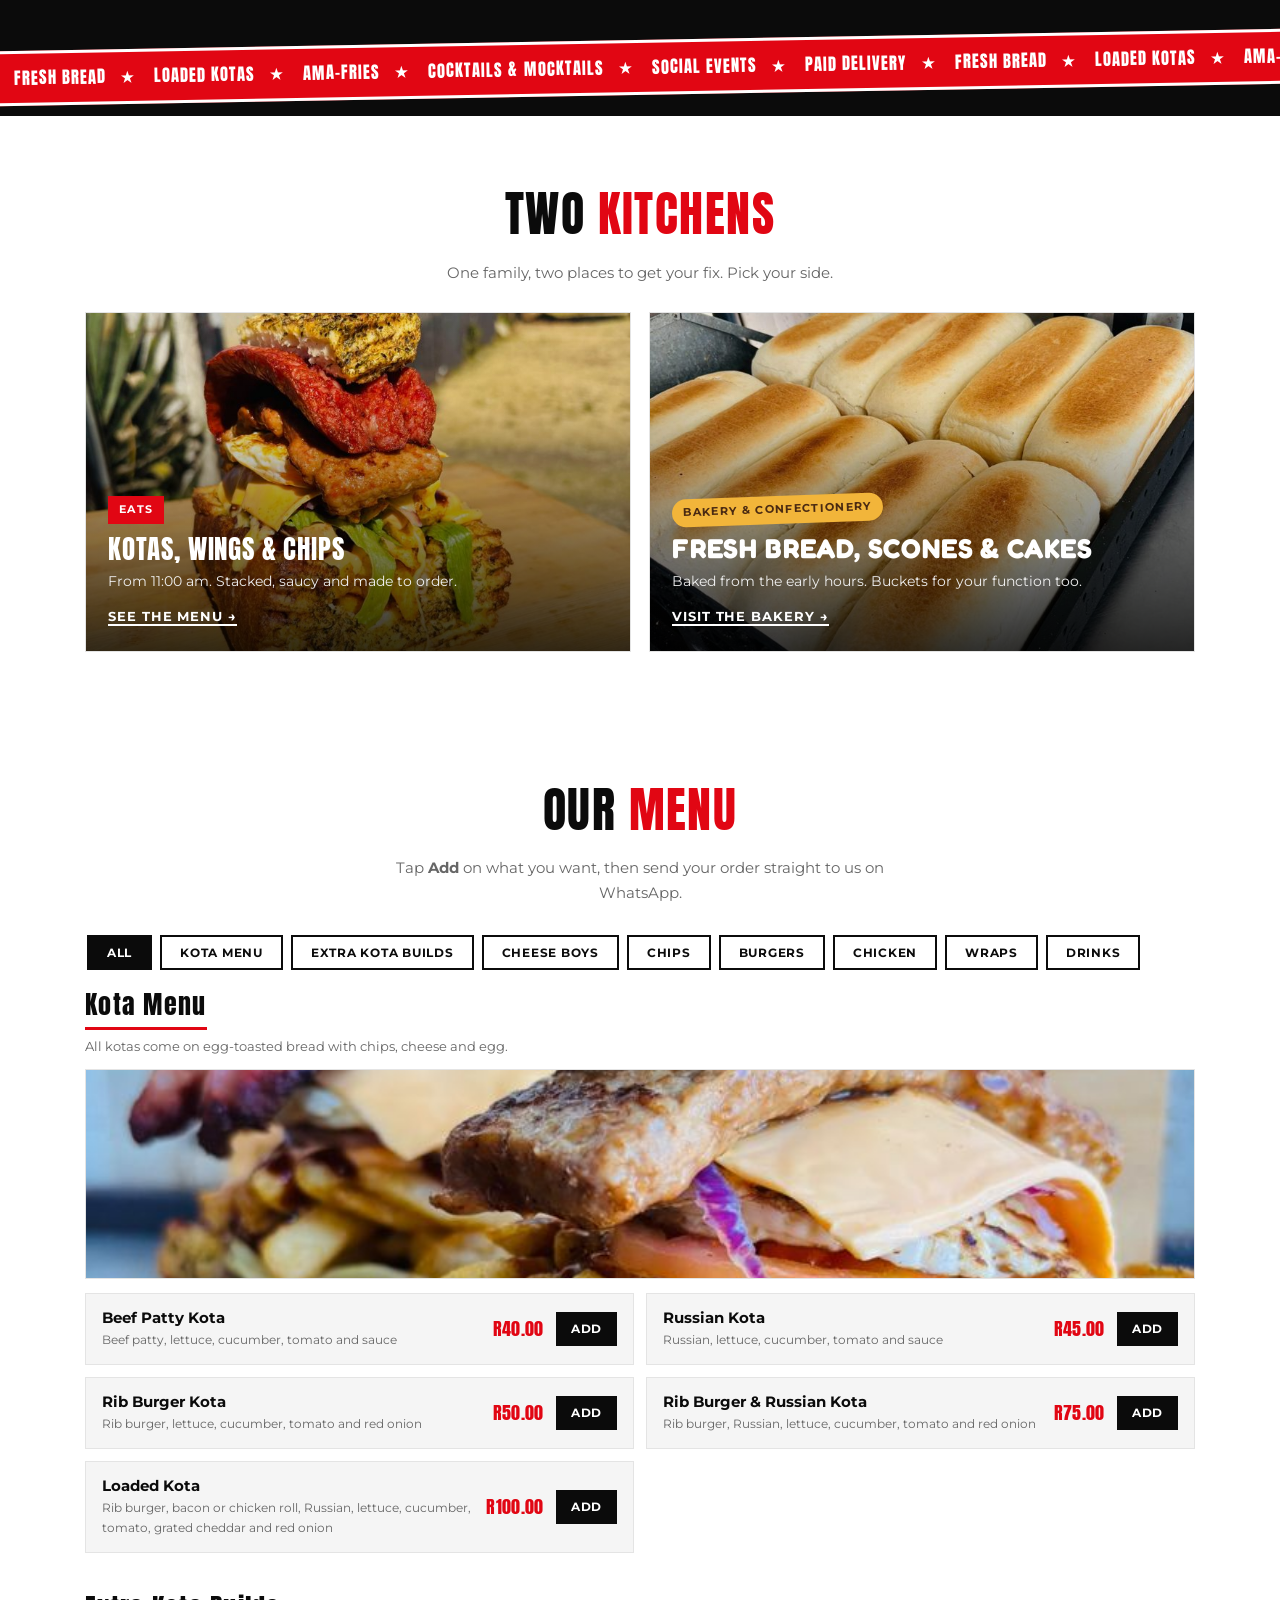
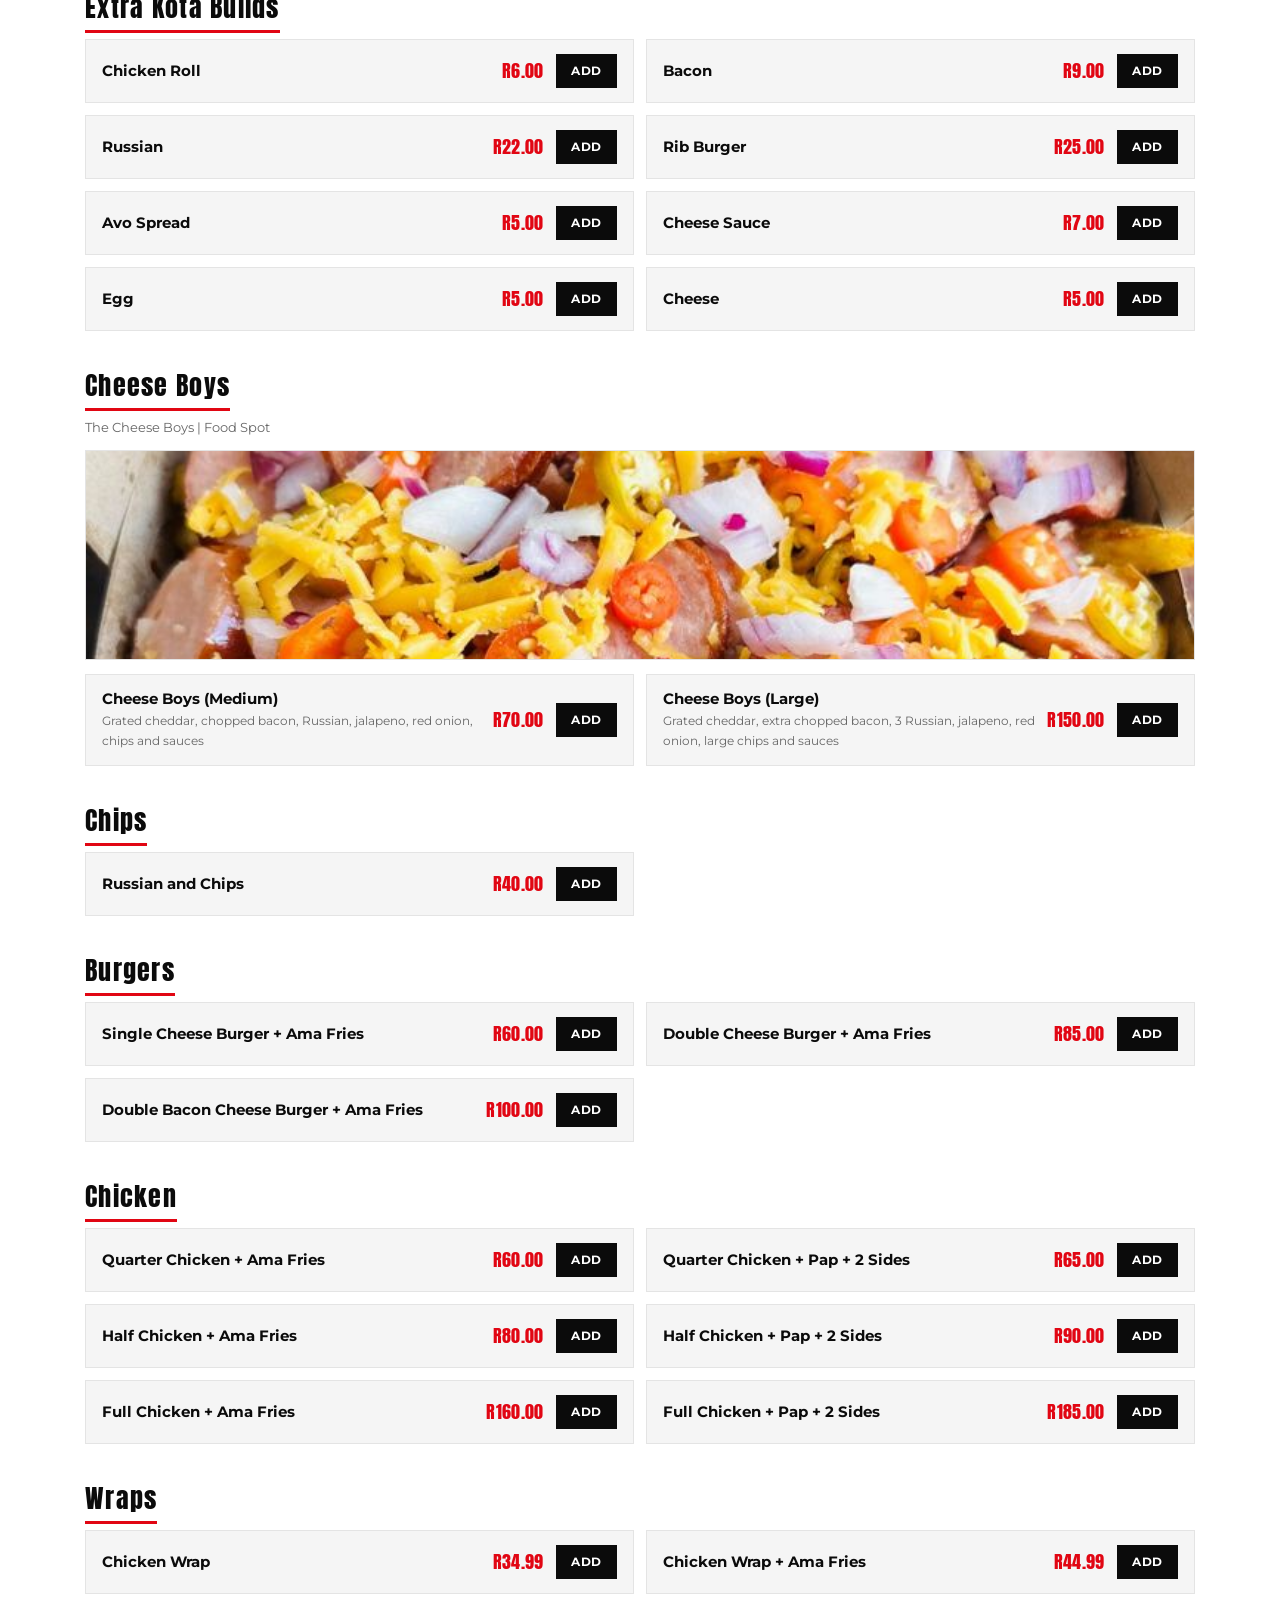
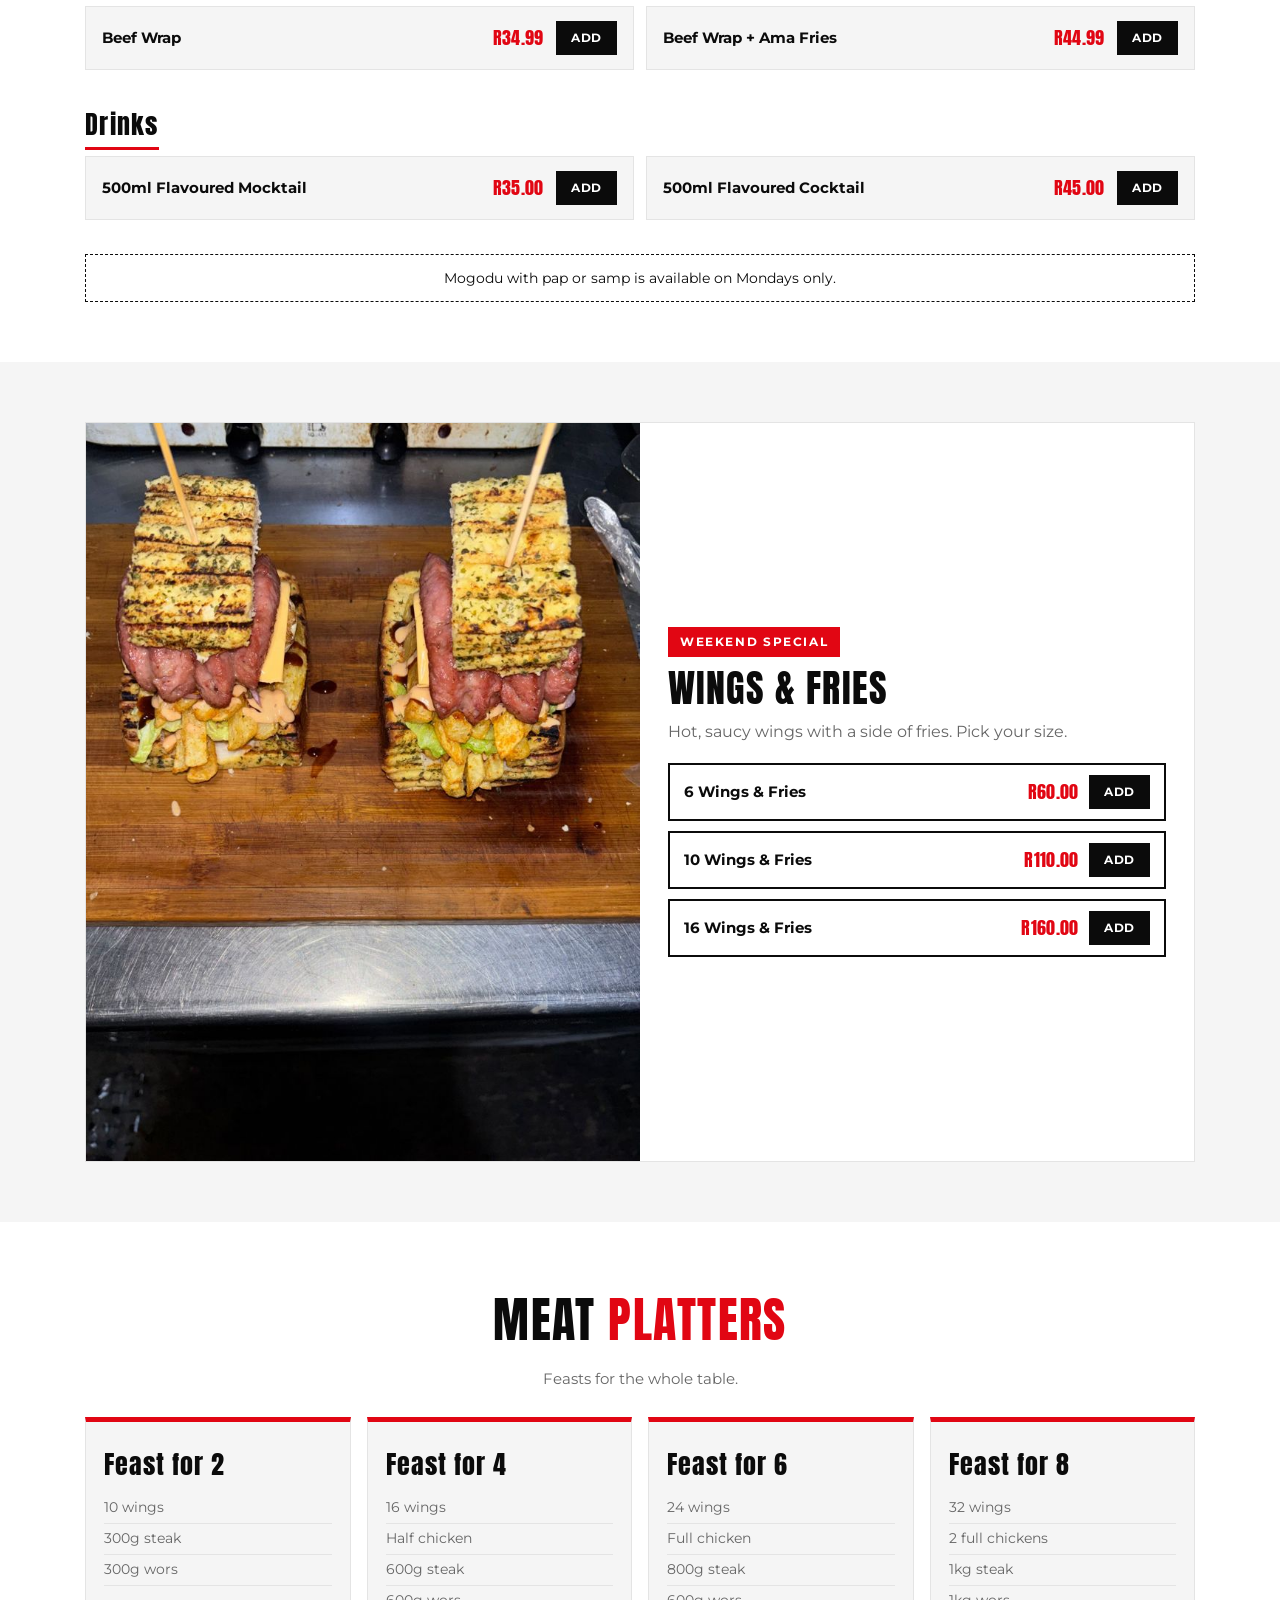
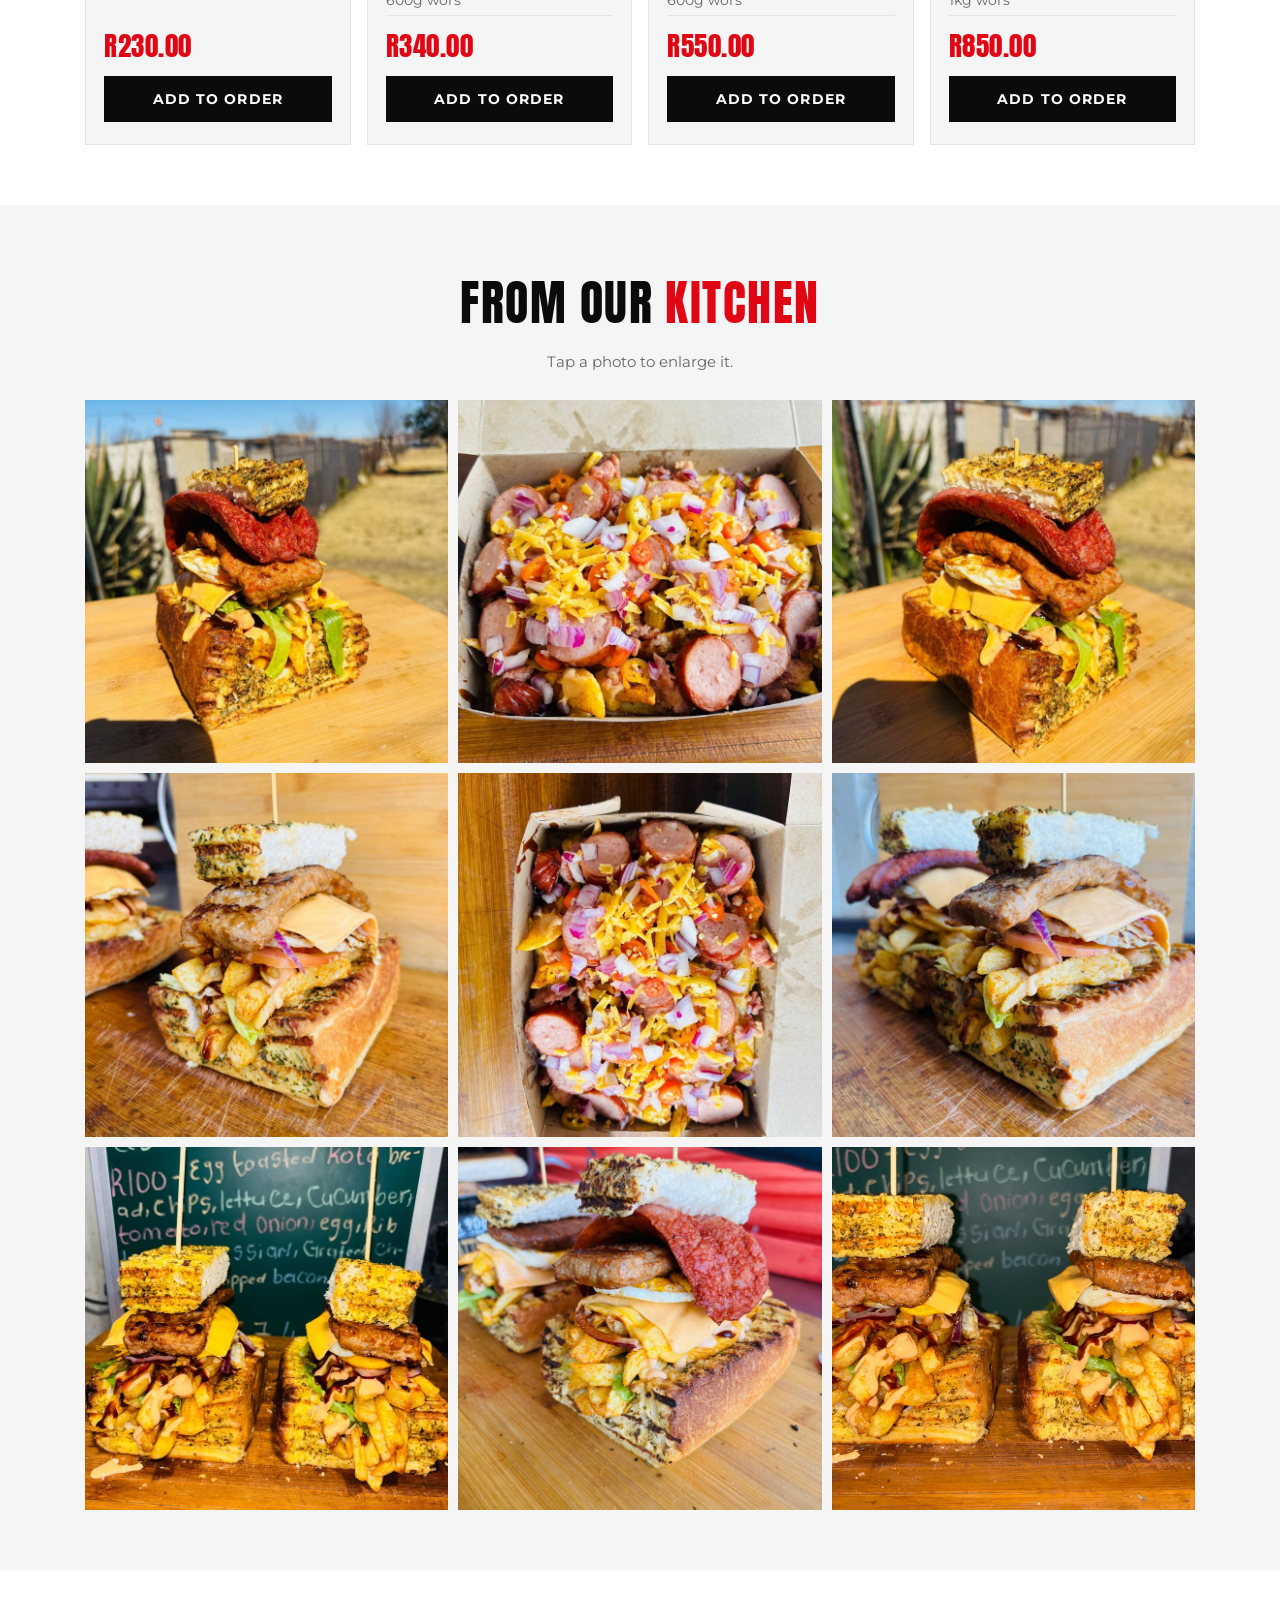
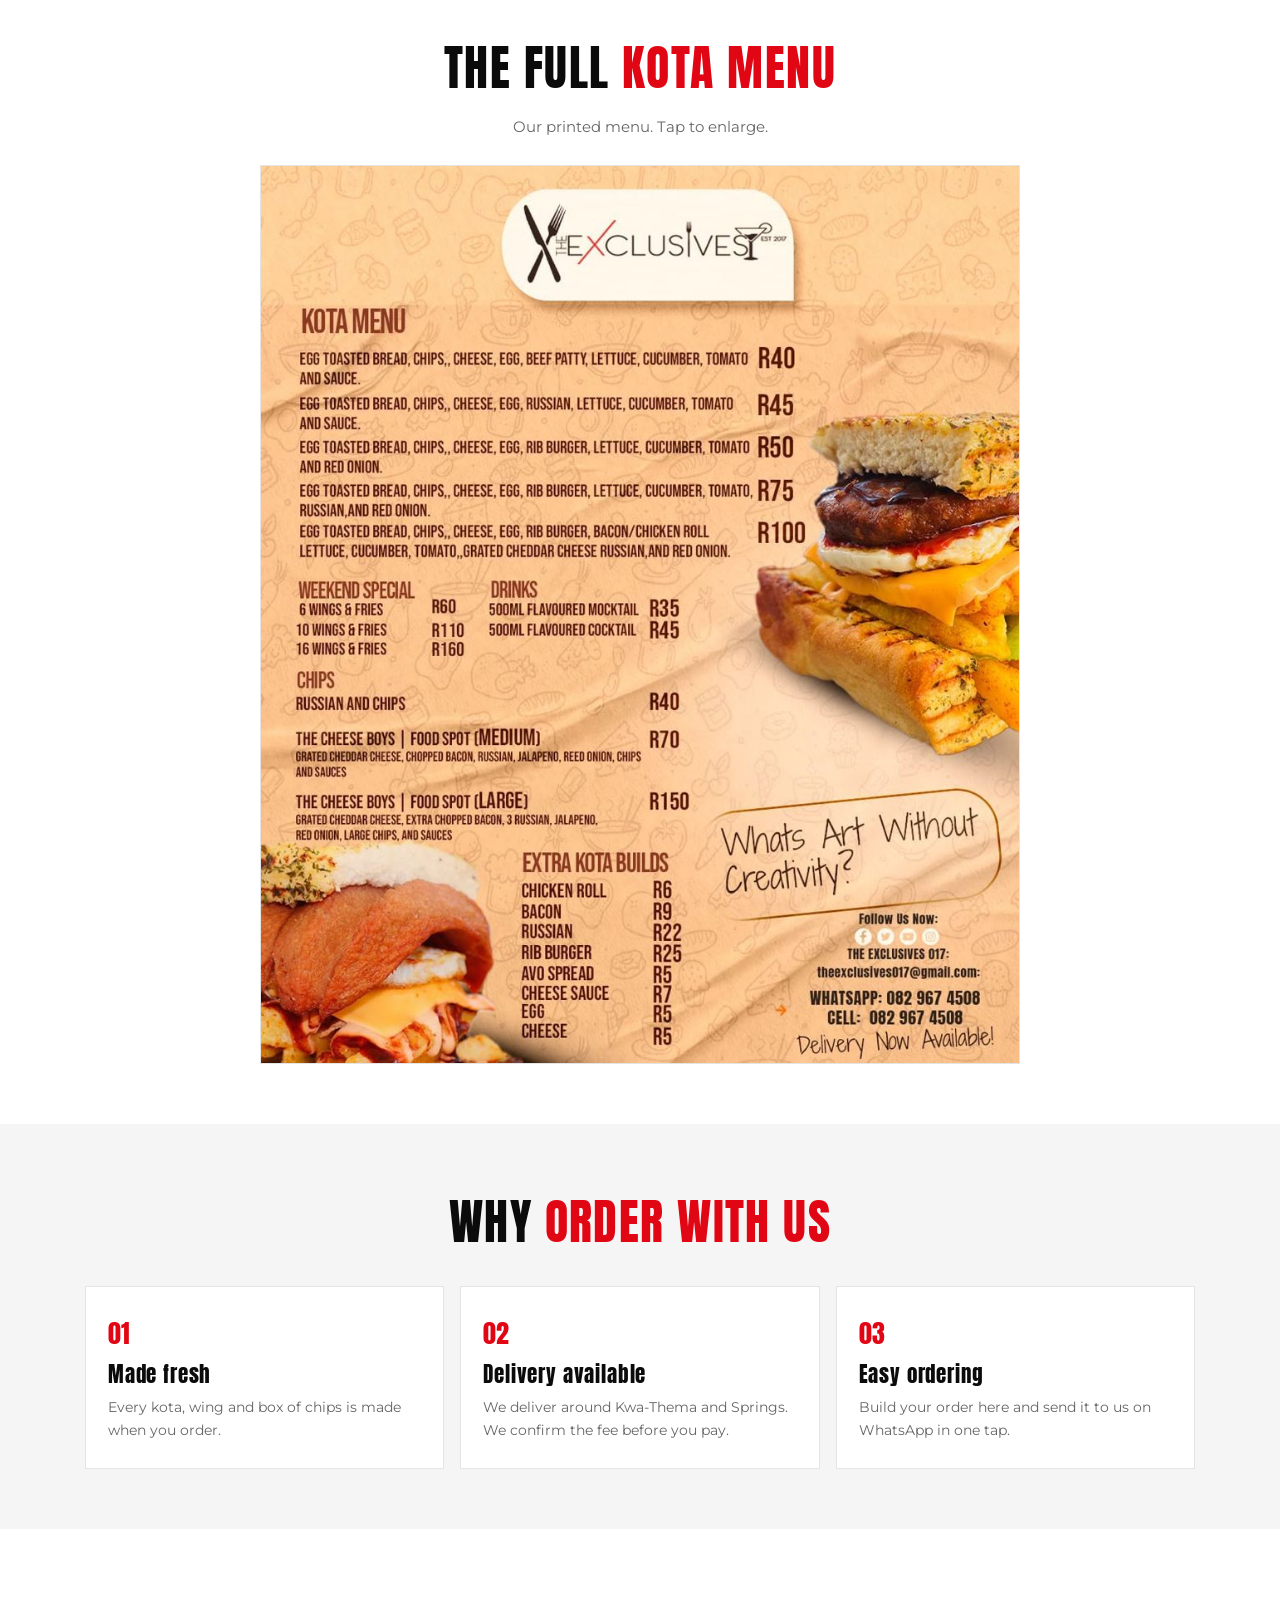
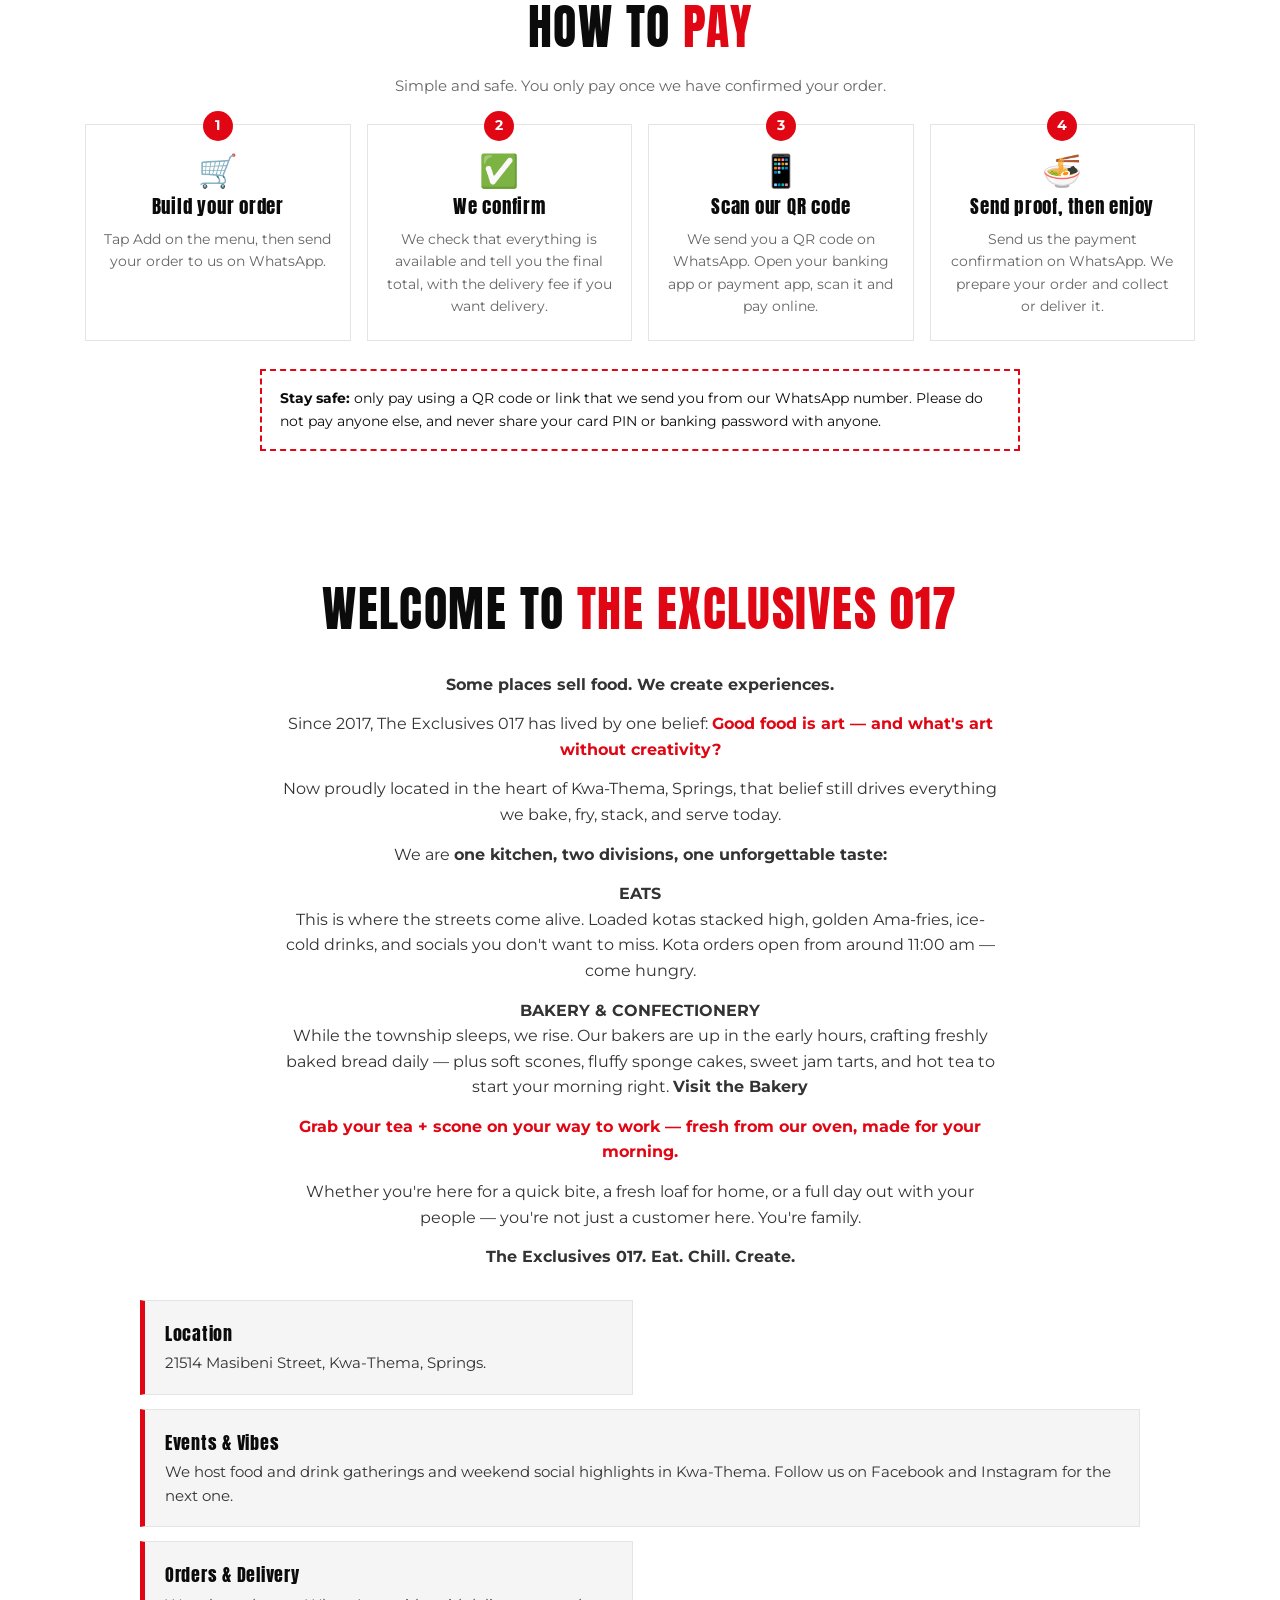
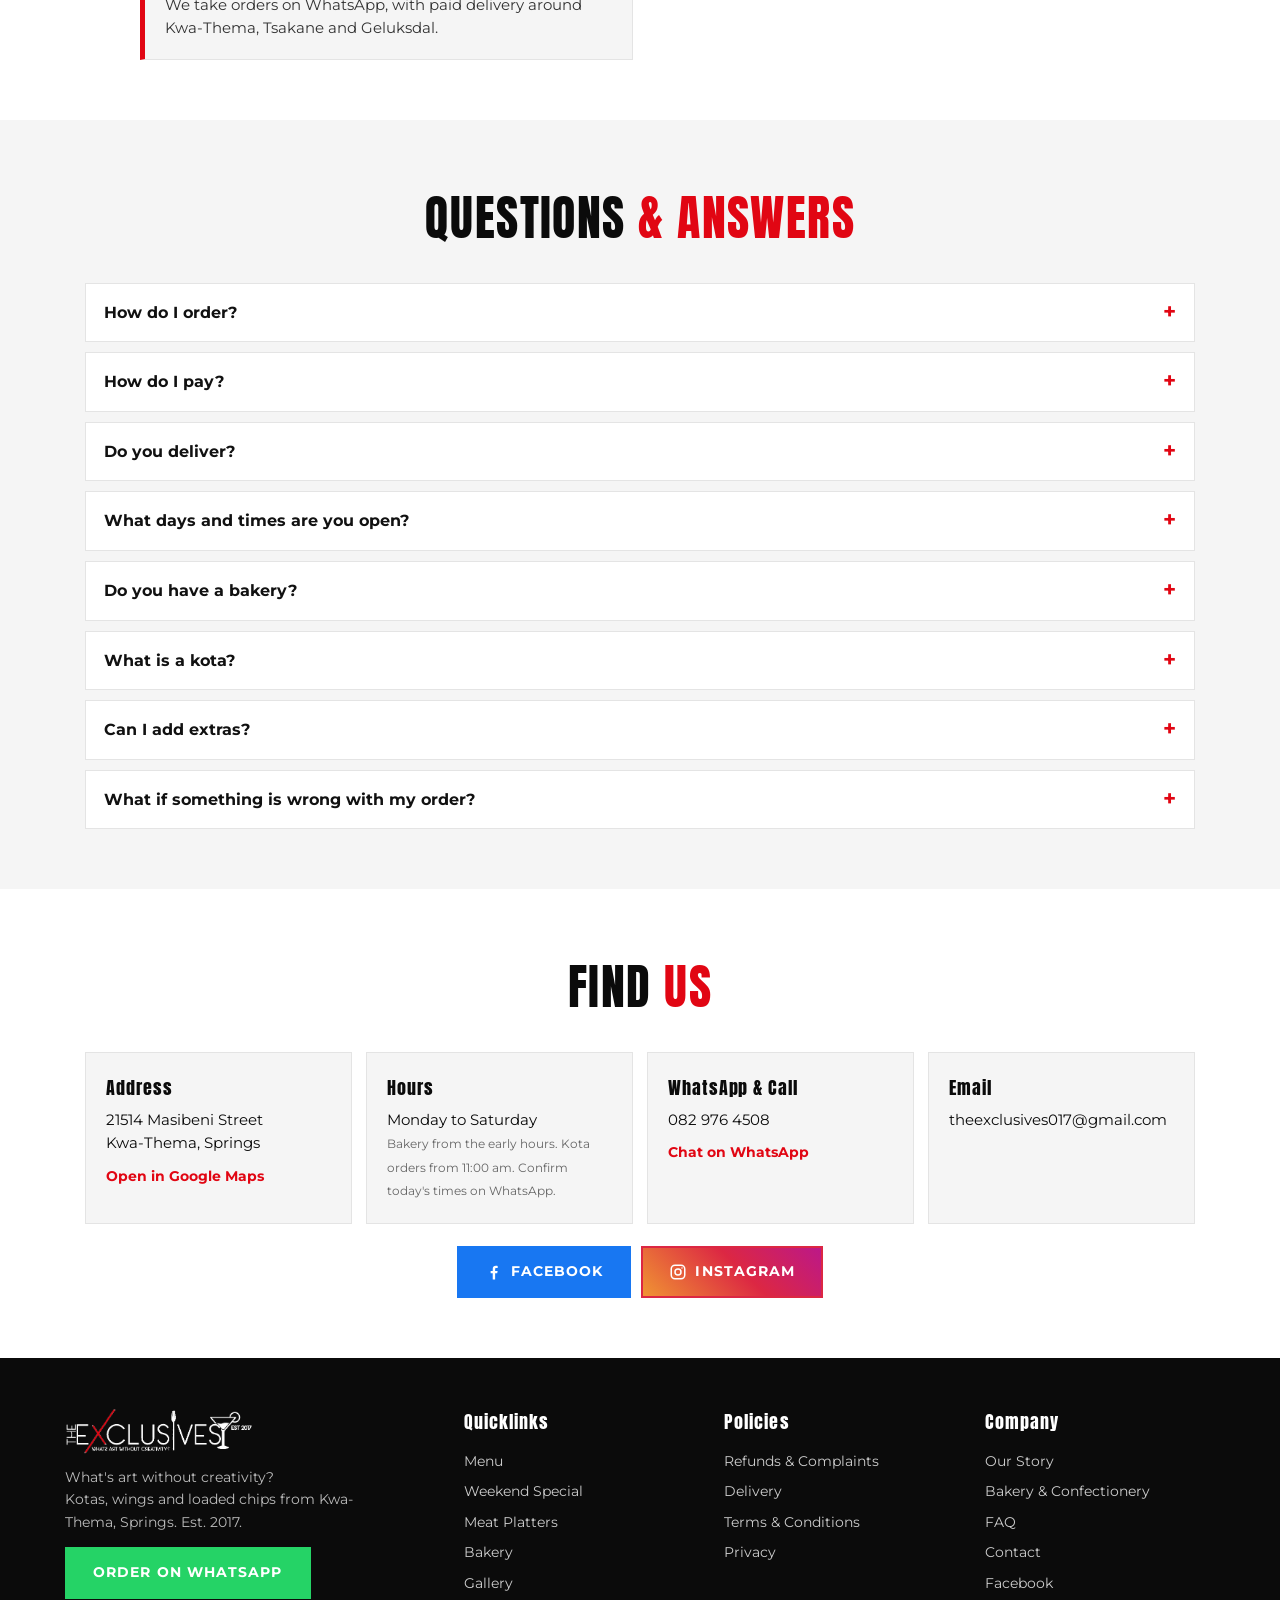
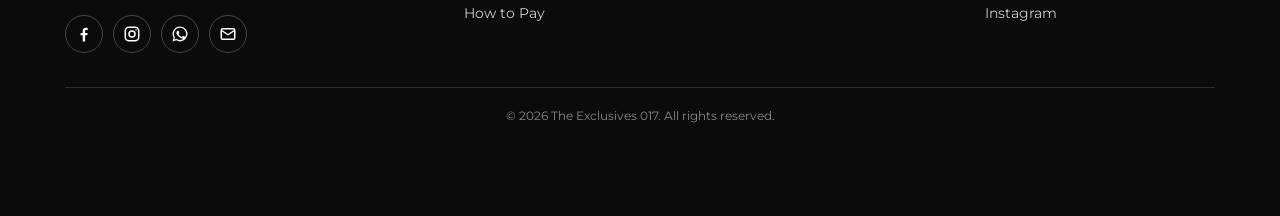
==== commit 3520a2dd: "Add payment section" ====
--- a/index.html
+++ b/index.html
@@ -168,6 +168,19 @@
   </div>
 </section>
 
+<!-- HOW TO PAY -->
+<section class="section" id="pay">
+  <h2 class="title">HOW TO <span>PAY</span></h2>
+  <p class="sub">Simple and safe. You only pay once we have confirmed your order.</p>
+  <div class="pay-steps">
+    <div class="pay-step"><span class="pay-no">1</span><div class="pay-ico">&#128722;</div><h3>Build your order</h3><p>Tap Add on the menu, then send your order to us on WhatsApp.</p></div>
+    <div class="pay-step"><span class="pay-no">2</span><div class="pay-ico">&#9989;</div><h3>We confirm</h3><p>We check that everything is available and tell you the final total, with the delivery fee if you want delivery.</p></div>
+    <div class="pay-step"><span class="pay-no">3</span><div class="pay-ico">&#128241;</div><h3>Scan our QR code</h3><p>We send you a QR code on WhatsApp. Open your banking app or payment app, scan it and pay online.</p></div>
+    <div class="pay-step"><span class="pay-no">4</span><div class="pay-ico">&#127836;</div><h3>Send proof, then enjoy</h3><p>Send us the payment confirmation on WhatsApp. We prepare your order and collect or deliver it.</p></div>
+  </div>
+  <div class="pay-safe"><b>Stay safe:</b> only pay using a QR code or link that we send you from our WhatsApp number. Please do not pay anyone else, and never share your card PIN or banking password with anyone.</div>
+</section>
+
 <!-- STORY -->
 <section class="section" id="story">
   <h2 class="title">WELCOME TO <span>THE EXCLUSIVES 017</span></h2>
@@ -194,6 +207,7 @@
   <h2 class="title">QUESTIONS <span>&amp; ANSWERS</span></h2>
   <div class="faq">
     <details><summary>How do I order?</summary><p>Tap Add on the menu, open your order with the cart button, fill in your name and send it on WhatsApp. We reply to confirm.</p></details>
+        <details><summary>How do I pay?</summary><p>Pay online after we confirm your order. We send you a QR code on WhatsApp: open your banking or payment app, scan it and pay. Then send us the payment confirmation. Only pay using a QR code or link that comes from our WhatsApp number.</p></details>
     <details><summary>Do you deliver?</summary><p>Yes, delivery is now available. The delivery fee depends on where you are and is confirmed on WhatsApp before you pay.</p></details>
     <details><summary>What days and times are you open?</summary><p>Monday to Saturday. Our bakery starts in the early hours, and kota orders open from around 11:00 am. Message us on WhatsApp to confirm today's times.</p></details>
     <details><summary>Do you have a bakery?</summary><p>Yes. Our <a href="bakery.html">Bakery &amp; Confectionery</a> makes fresh bread, scones, sponge cakes, jam tarts and oat biscuits, plus buckets for functions.</p></details>
@@ -234,6 +248,7 @@
       <a href="#platters">Meat Platters</a>
       <a href="bakery.html">Bakery</a>
       <a href="#gallery">Gallery</a>
+      <a href="#pay">How to Pay</a>
     </div>
     <div>
       <h4>Policies</h4>
@@ -268,7 +283,7 @@
     <div class="empty" id="cartEmpty">Your order is empty. Add something tasty from the menu.</div>
     <div id="checkout">
       <div class="total"><span>Total</span><strong id="cartTotal">R0.00</strong></div>
-      <p class="tiny">Delivery fee (if any) is confirmed on WhatsApp before you pay.</p>
+      <p class="tiny">Delivery fee (if any) is confirmed on WhatsApp. After we confirm your order, we send a QR code for you to pay online.</p>
       <div class="field">
         <label>How would you like it?</label>
         <div class="radios">
--- a/style.css
+++ b/style.css
@@ -283,3 +283,14 @@
   .au-inner{padding:48px 16px 40px}
 }
 @media(prefers-reduced-motion:reduce){.au-track,.au-ico{animation:none}}
+
+/* how to pay */
+.pay-steps{display:grid;grid-template-columns:repeat(4,1fr);gap:16px;margin-top:26px}
+.pay-step{background:#fff;border:1px solid var(--line);padding:24px 18px 22px;position:relative;text-align:center}
+.pay-no{position:absolute;top:-14px;left:50%;transform:translateX(-50%);width:30px;height:30px;border-radius:50%;background:var(--red);color:#fff;font-weight:700;display:grid;place-items:center;font-size:.9rem}
+.pay-ico{font-size:2rem;line-height:1;margin:6px 0 4px}
+.pay-step h3{font-family:'Anton',sans-serif;font-weight:400;font-size:1.2rem;letter-spacing:.04em;margin:4px 0 6px}
+.pay-step p{color:var(--muted);font-size:.88rem}
+.pay-safe{max-width:760px;margin:28px auto 0;border:2px dashed var(--red);padding:16px 18px;font-size:.9rem;background:#fff}
+@media(max-width:960px){.pay-steps{grid-template-columns:1fr 1fr}}
+@media(max-width:560px){.pay-steps{grid-template-columns:1fr;gap:24px}}
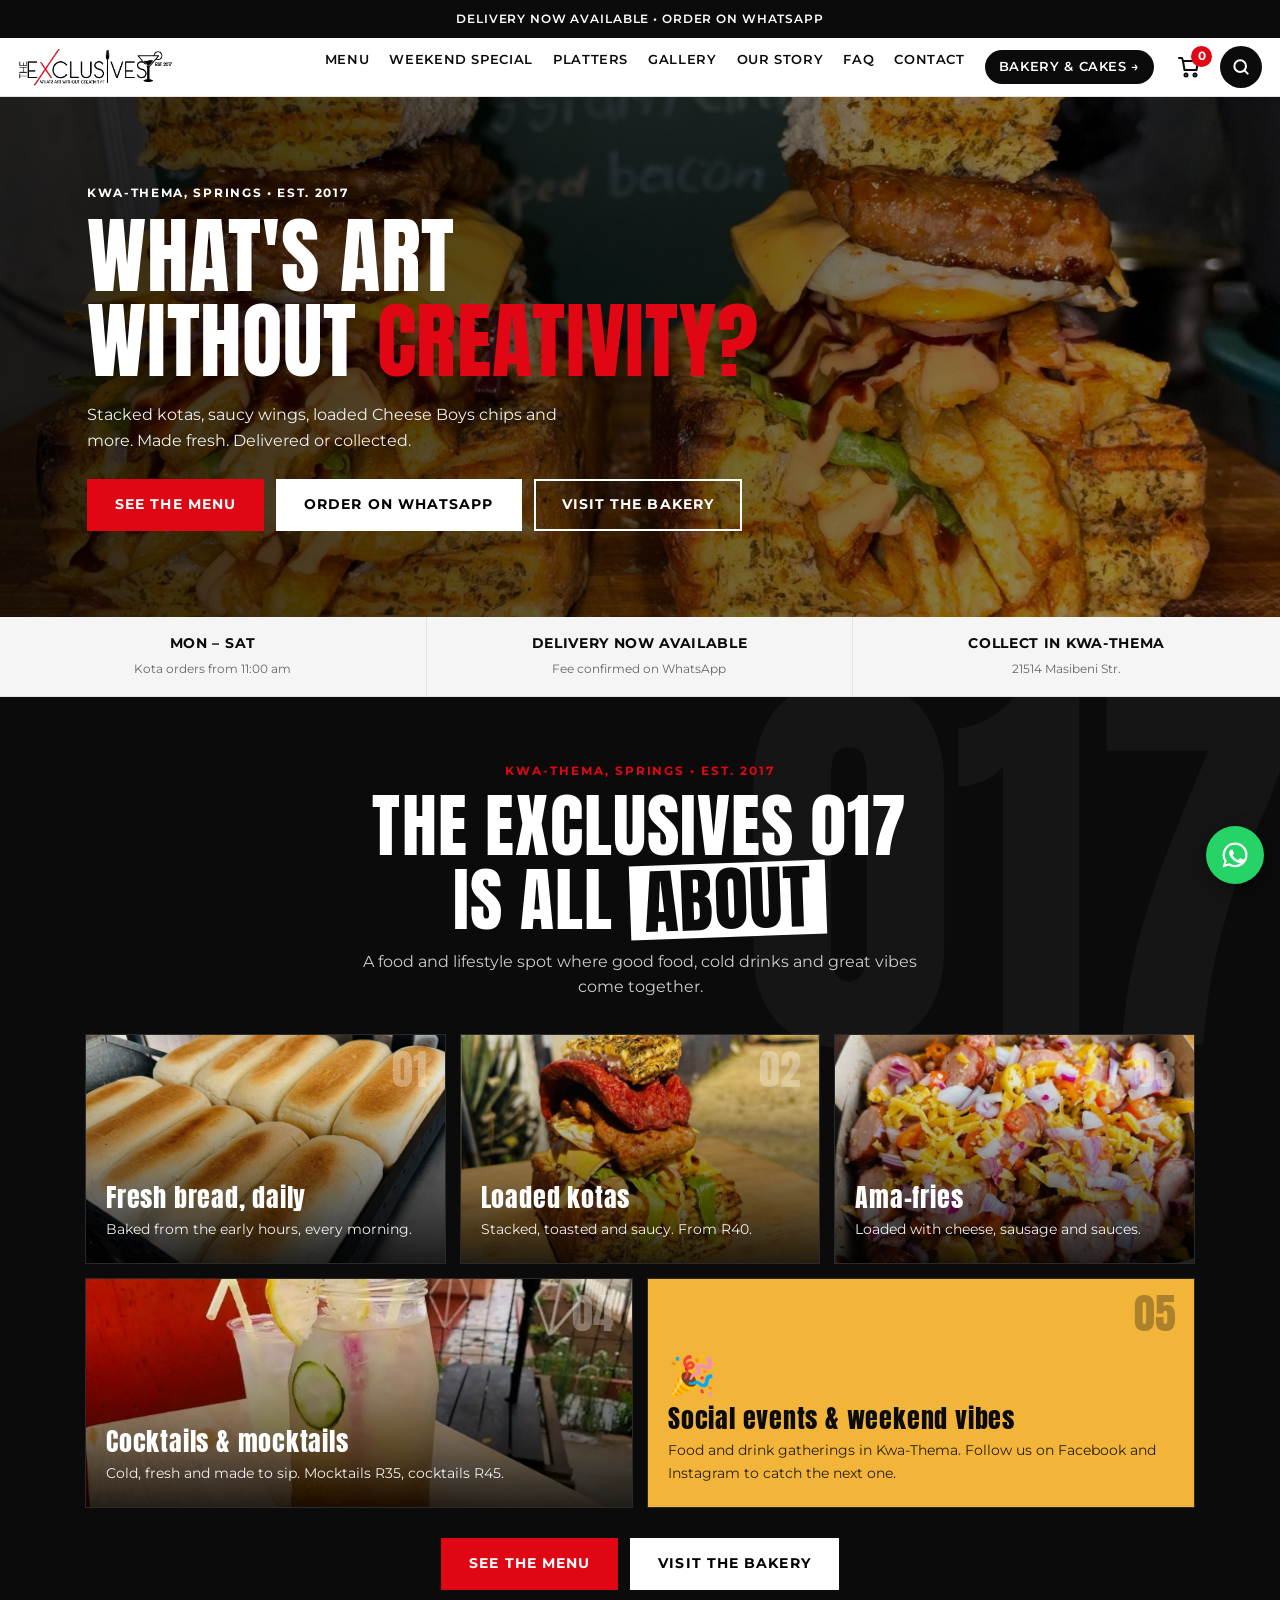
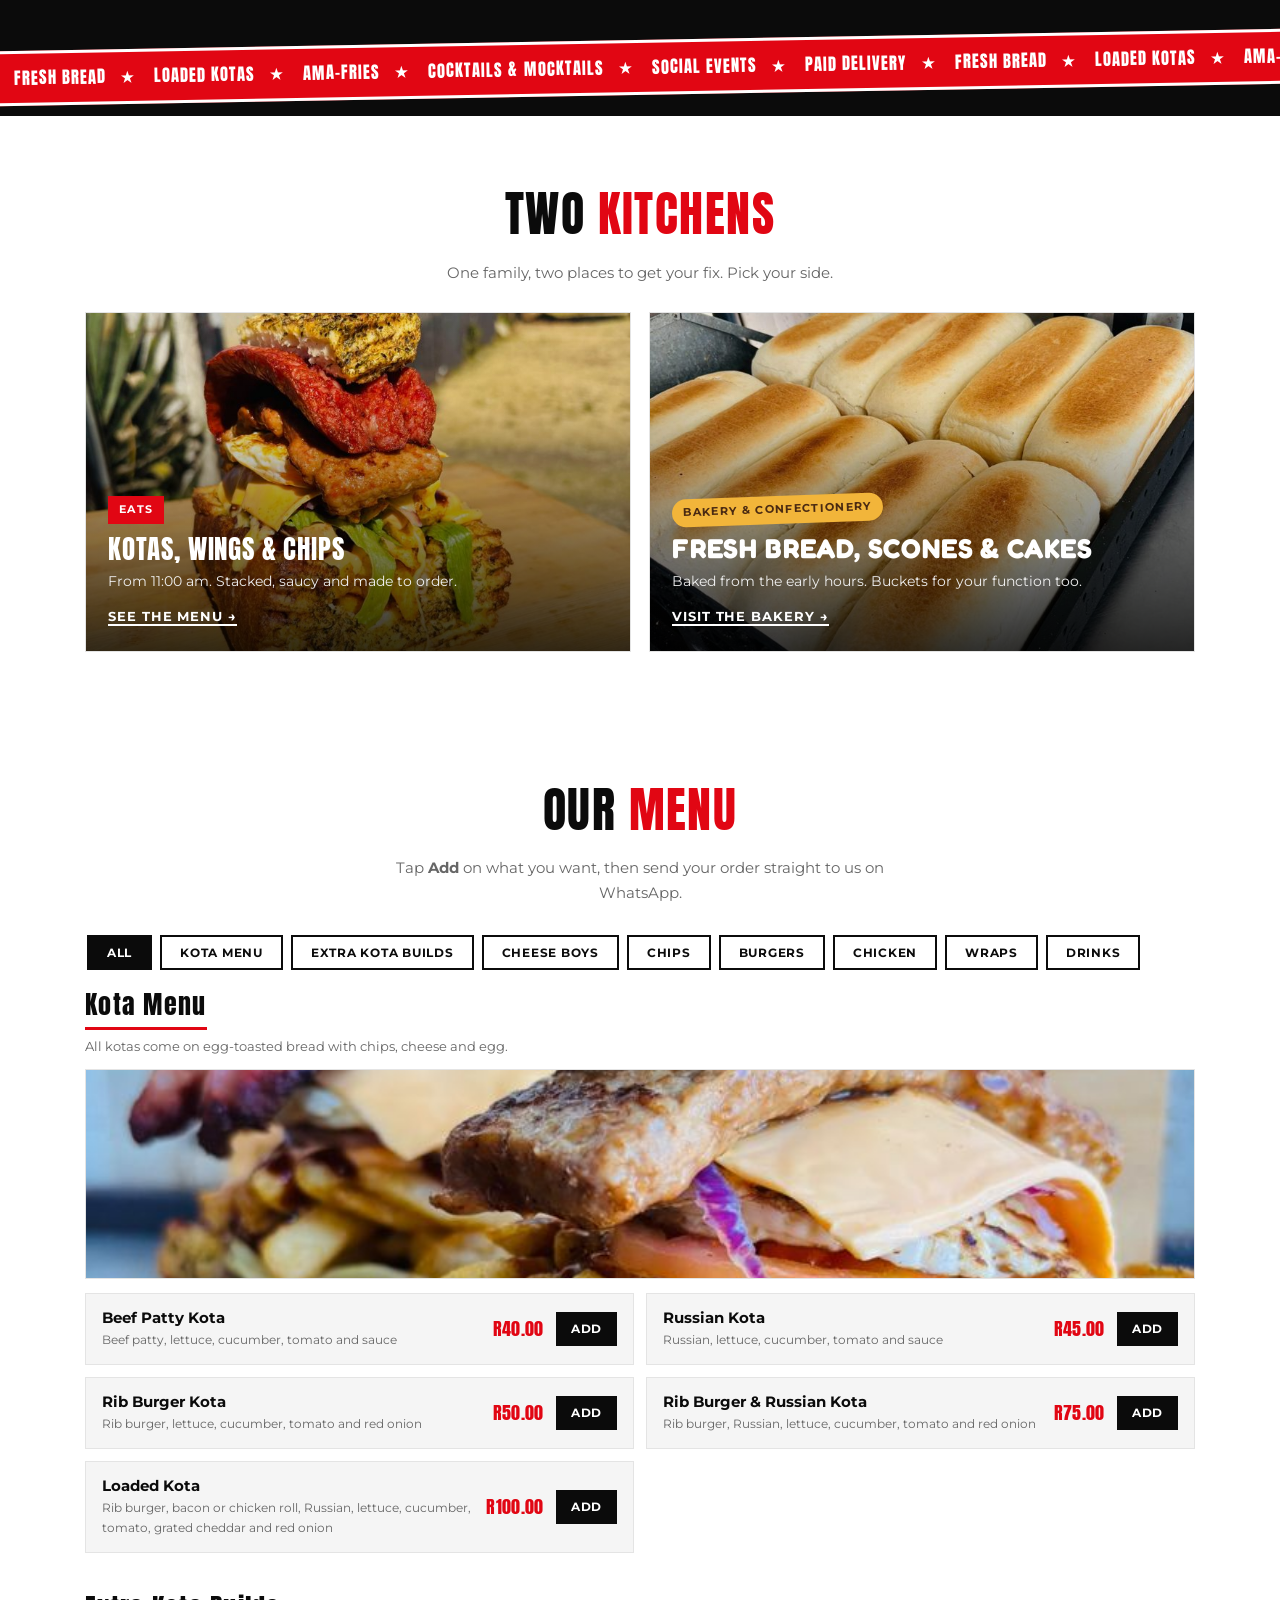
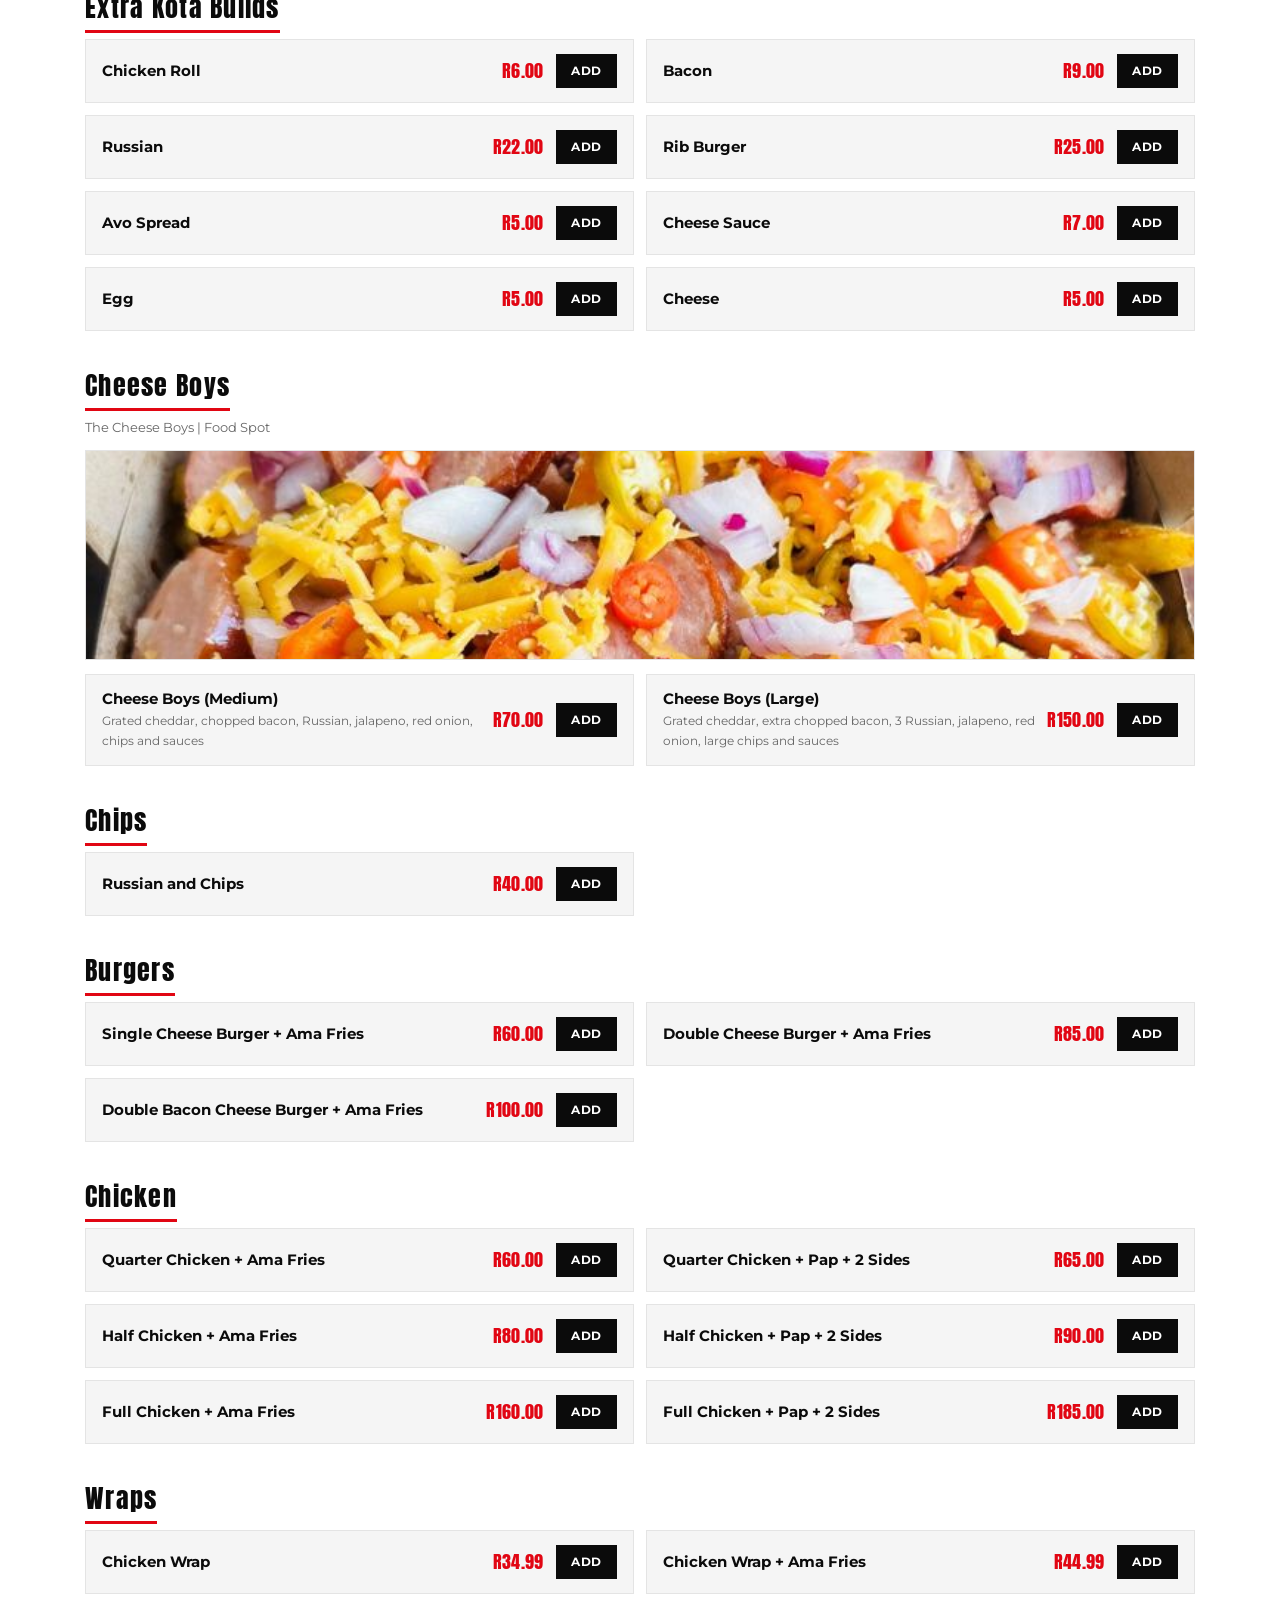
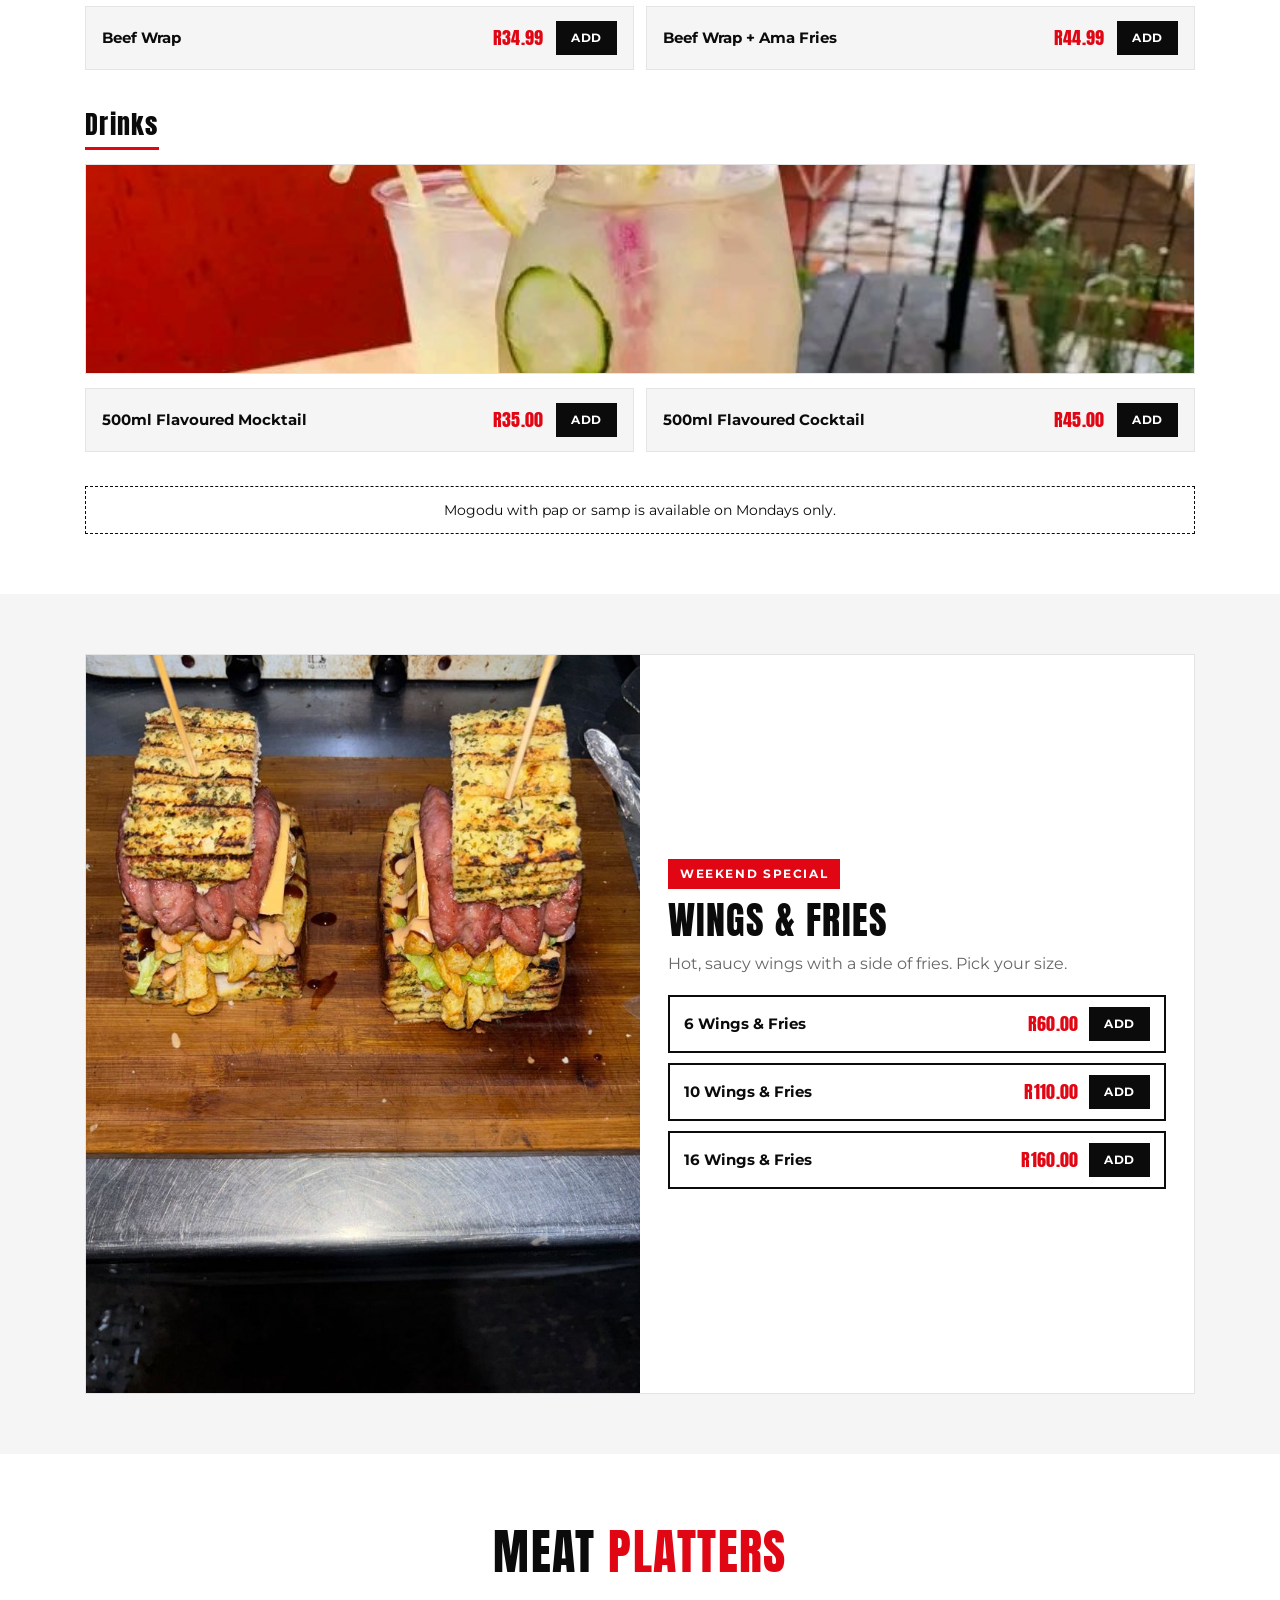
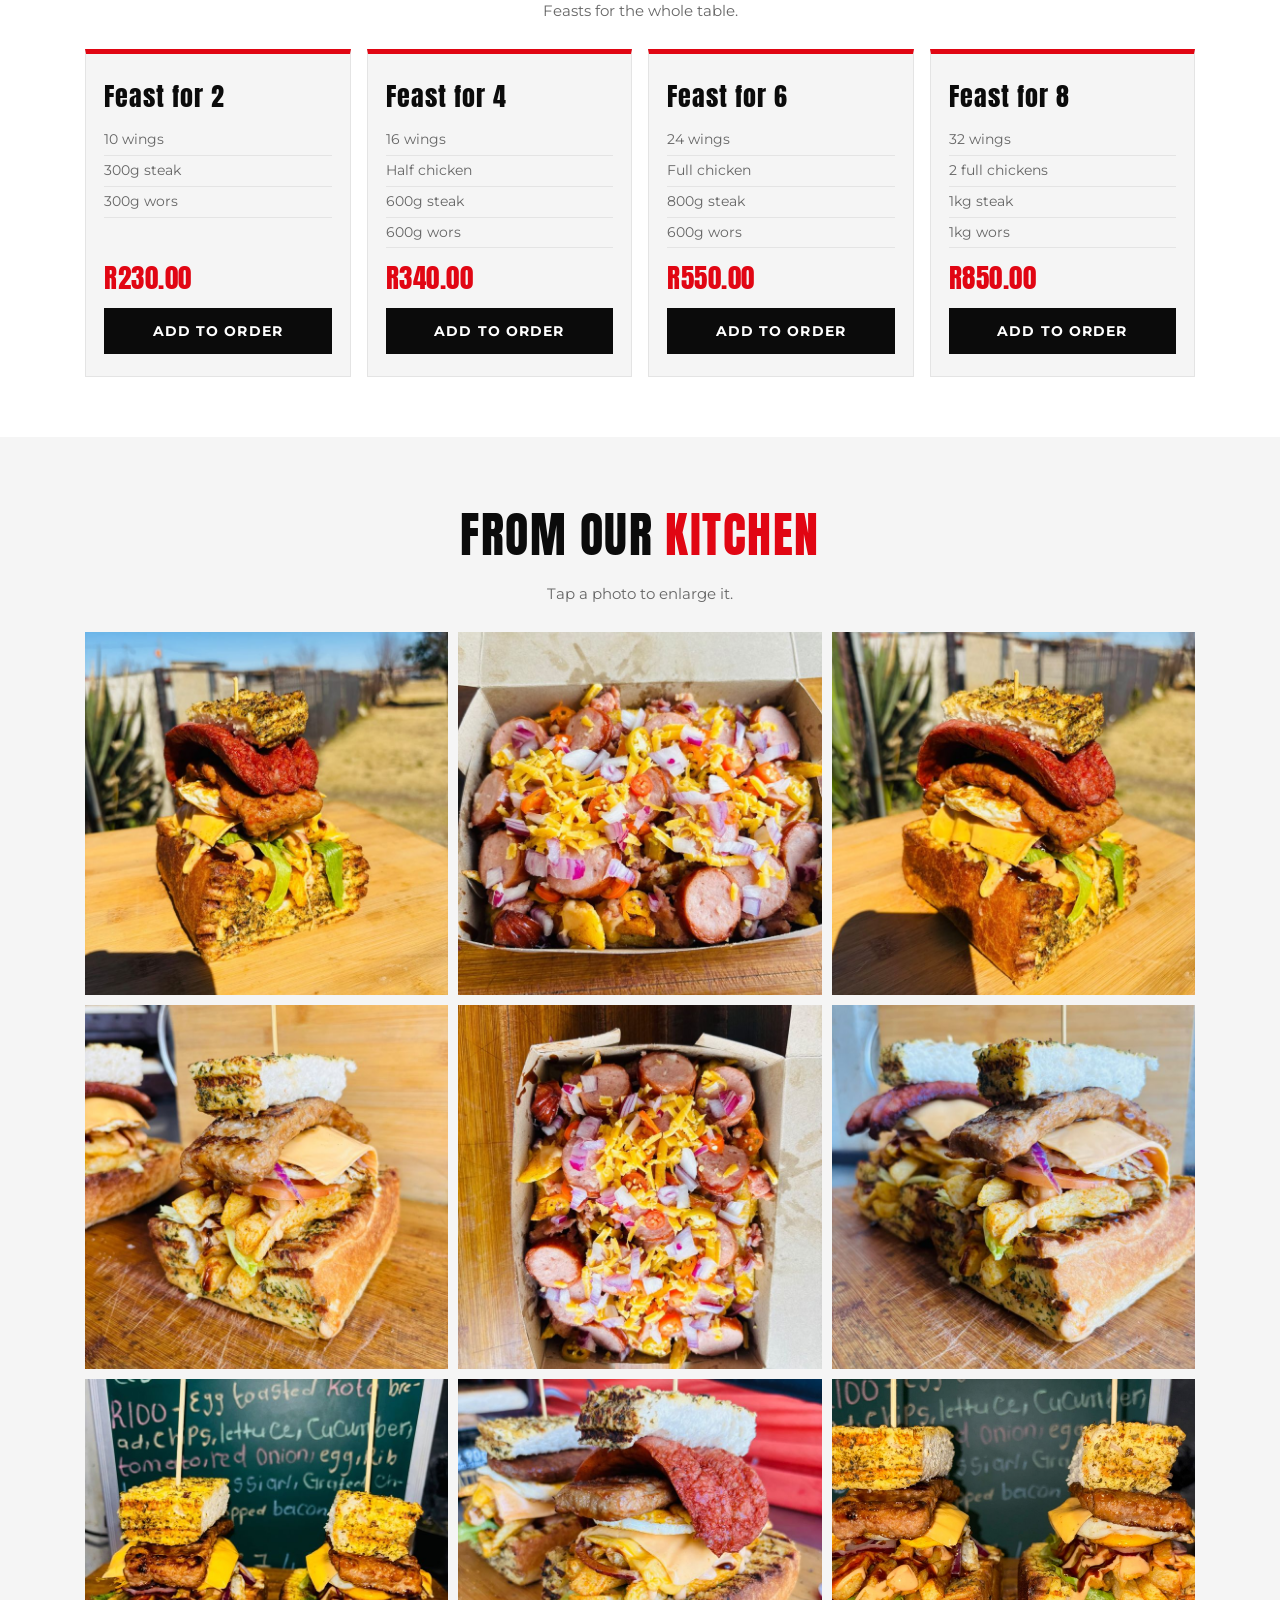
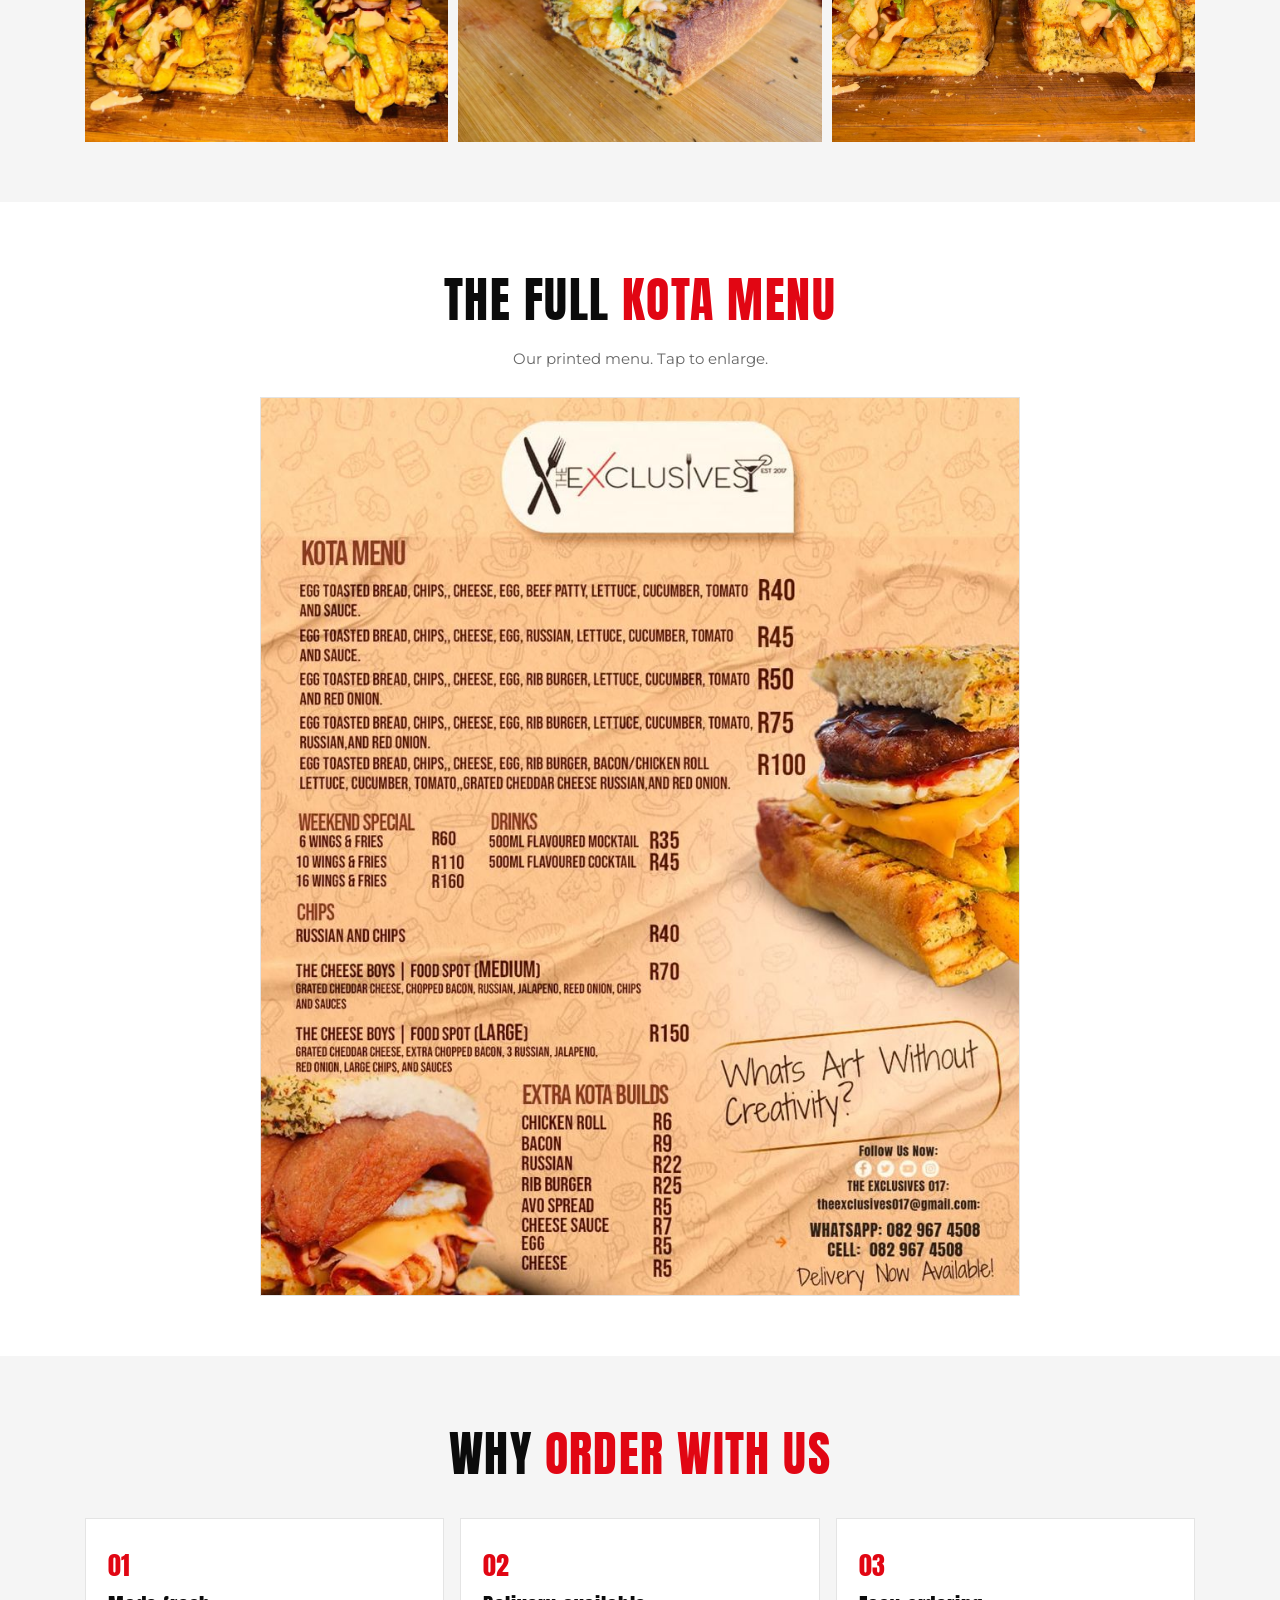
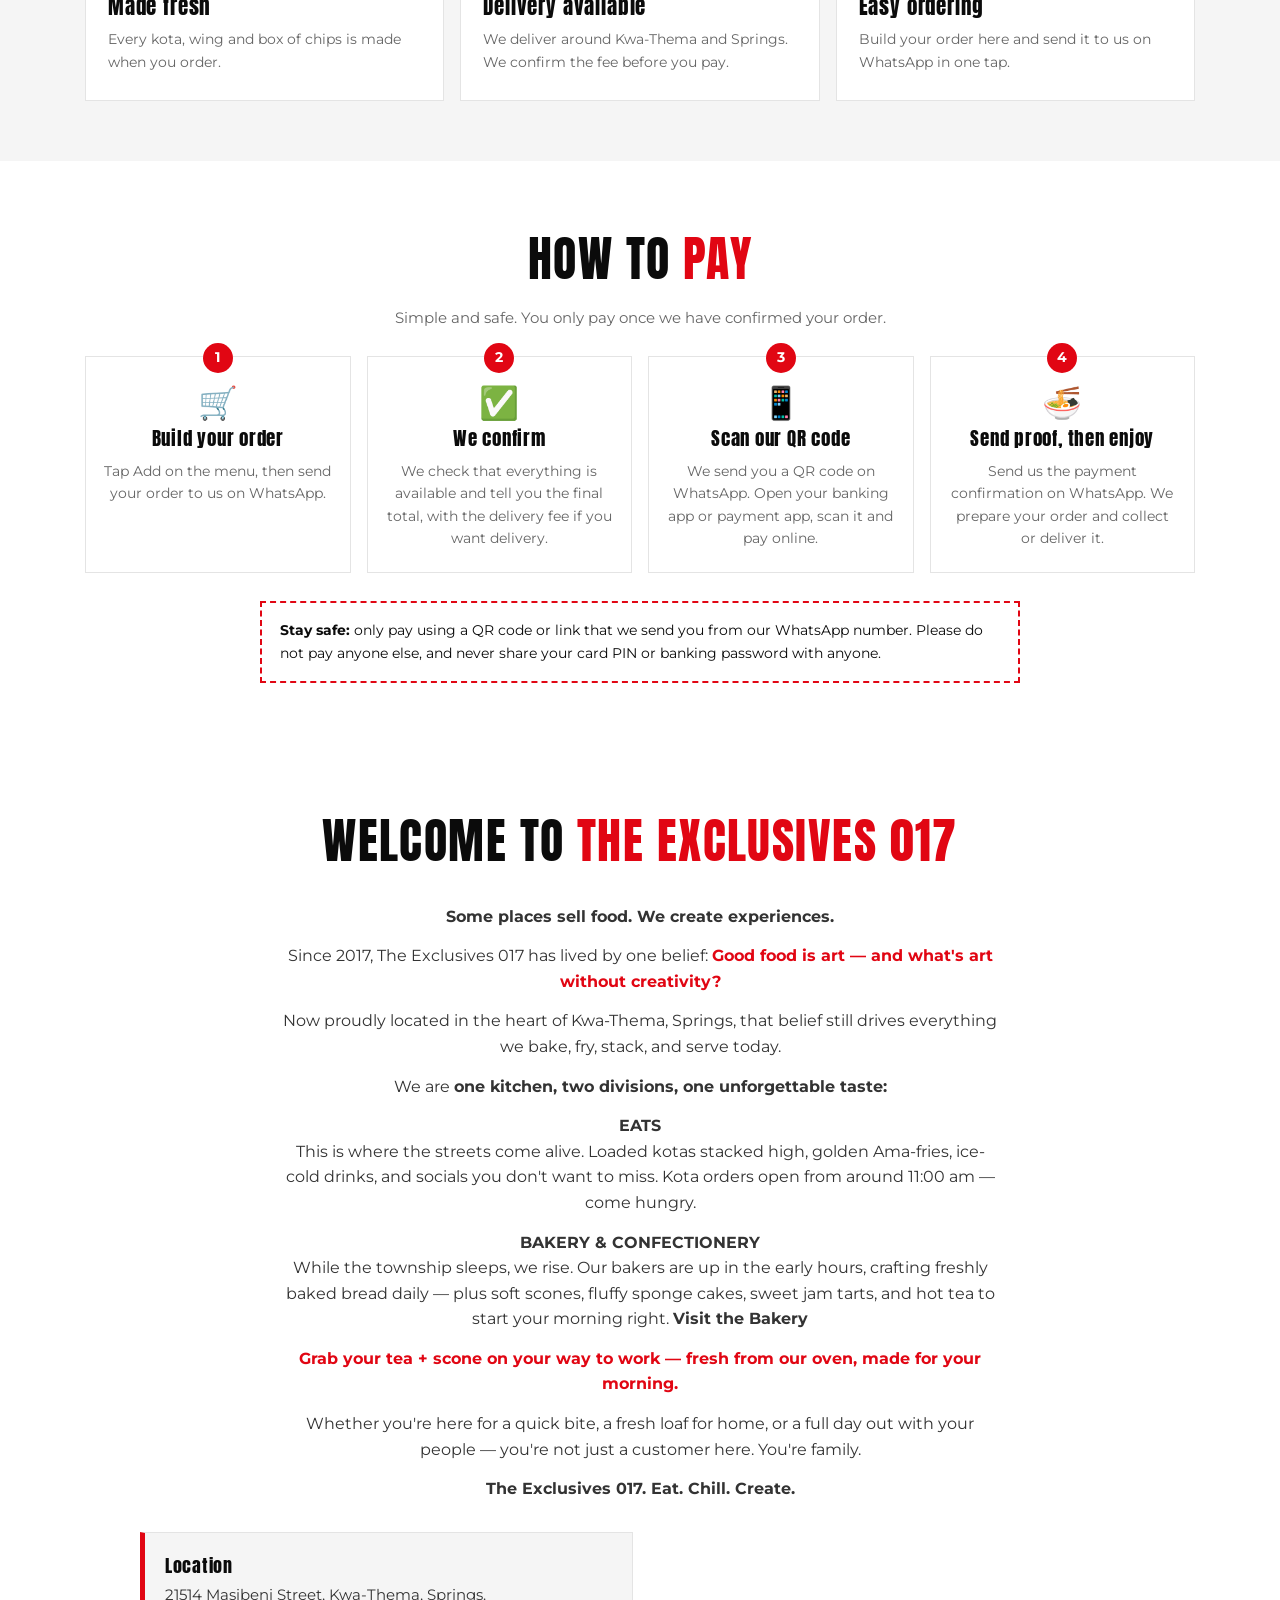
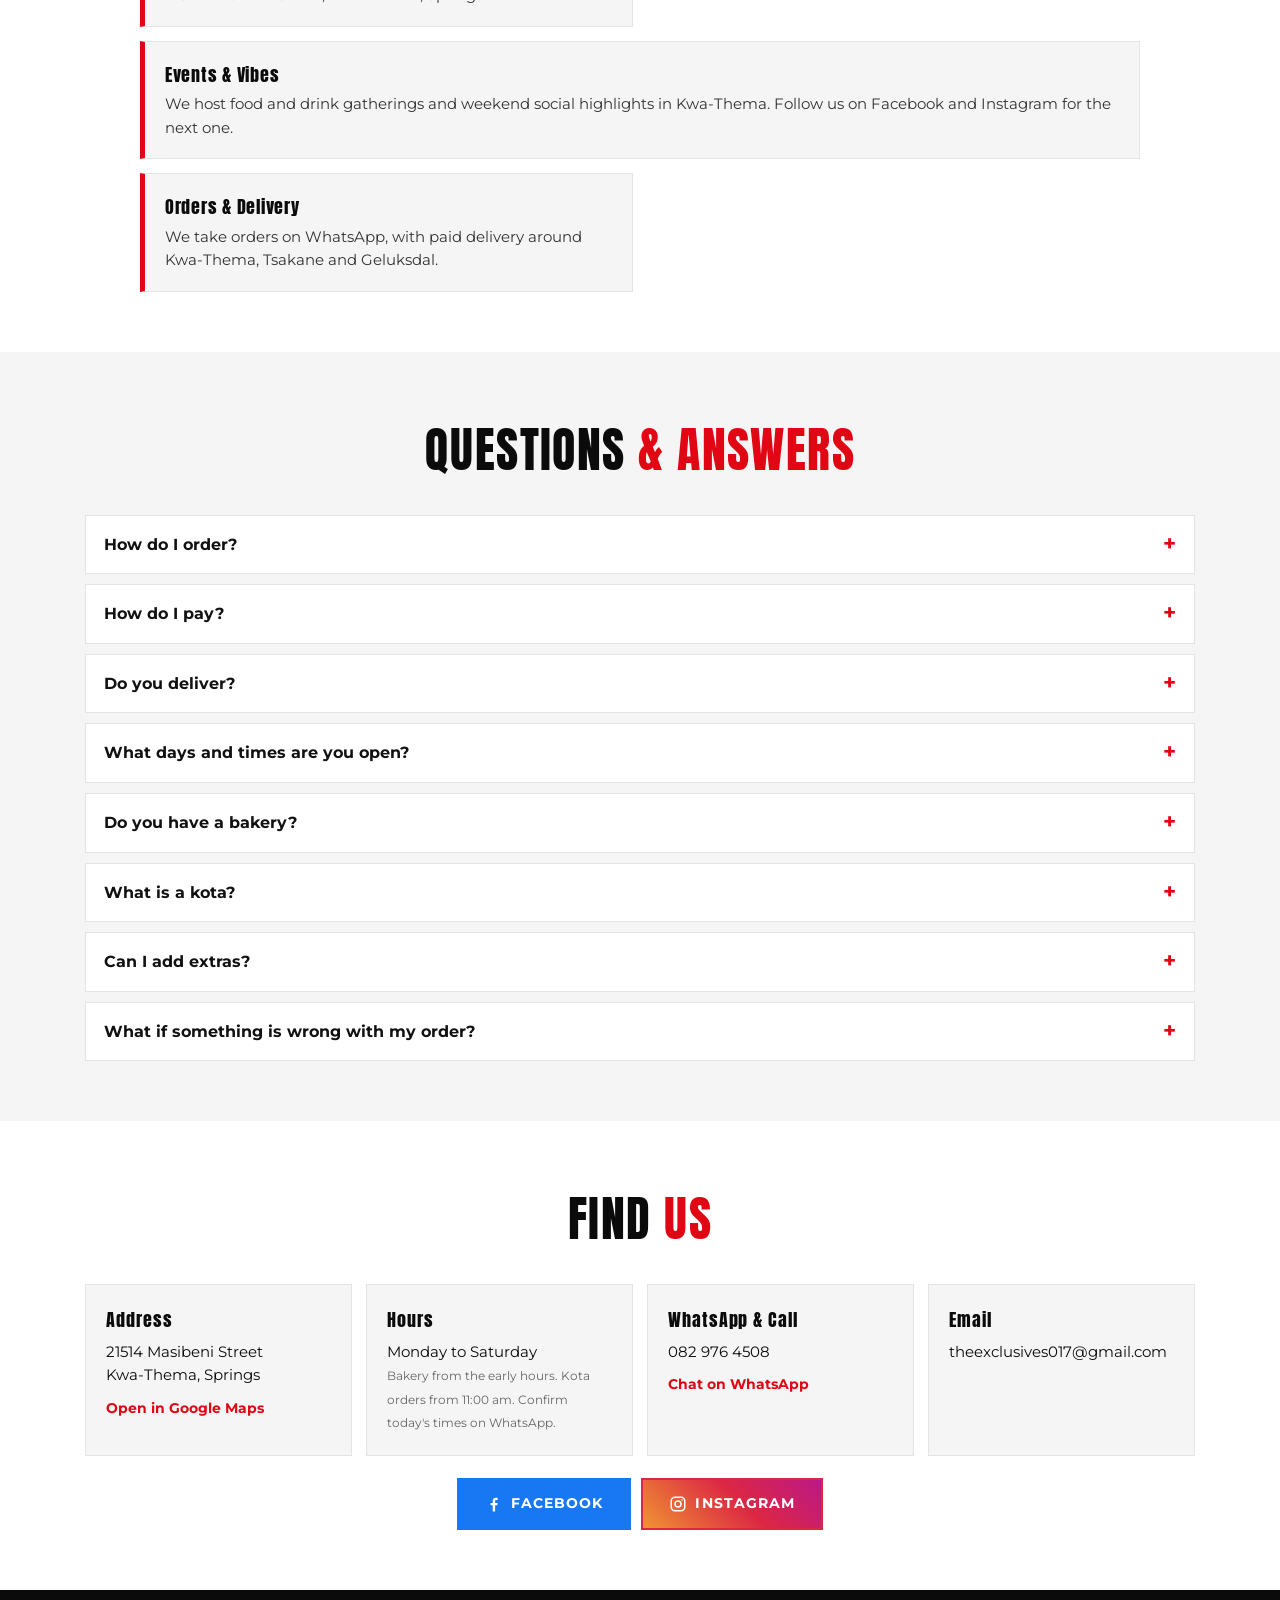
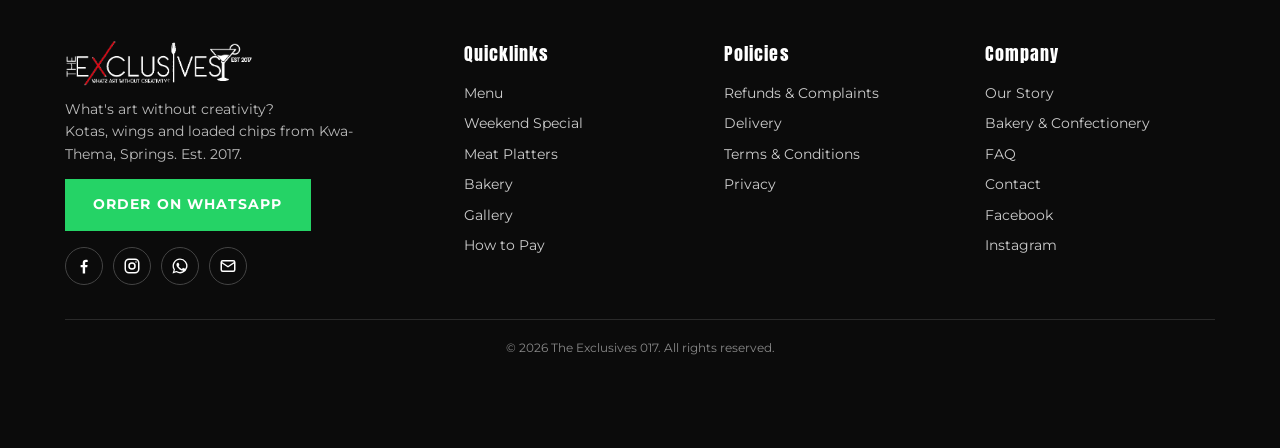
==== commit 5cd4ca33: "Drinks photo on All About tile" ====
--- a/index.html
+++ b/index.html
@@ -74,7 +74,7 @@
       <div class="au-tile t-photo" style="--bg:url('images/bakery-tray.jpg')"><span class="au-no">01</span><h3>Fresh bread, daily</h3><p>Baked from the early hours, every morning.</p></div>
       <div class="au-tile t-photo" style="--bg:url('images/kota-1.jpg')"><span class="au-no">02</span><h3>Loaded kotas</h3><p>Stacked, toasted and saucy. From R40.</p></div>
       <div class="au-tile t-photo" style="--bg:url('images/fries-1.jpg')"><span class="au-no">03</span><h3>Ama-fries</h3><p>Loaded with cheese, sausage and sauces.</p></div>
-      <div class="au-tile t-red"><span class="au-no">04</span><span class="au-ico">&#127865;</span><h3>Cocktails &amp; mocktails</h3><p>Cold, fresh and made to sip.</p></div>
+      <div class="au-tile t-photo" style="--bg:url('images/drinks.jpg')"><span class="au-no">04</span><h3>Cocktails &amp; mocktails</h3><p>Cold, fresh and made to sip. Mocktails R35, cocktails R45.</p></div>
       <div class="au-tile t-gold"><span class="au-no">05</span><span class="au-ico">&#127881;</span><h3>Social events &amp; weekend vibes</h3><p>Food and drink gatherings in Kwa-Thema. Follow us on Facebook and Instagram to catch the next one.</p></div>
     </div>
     <div class="au-cta">
